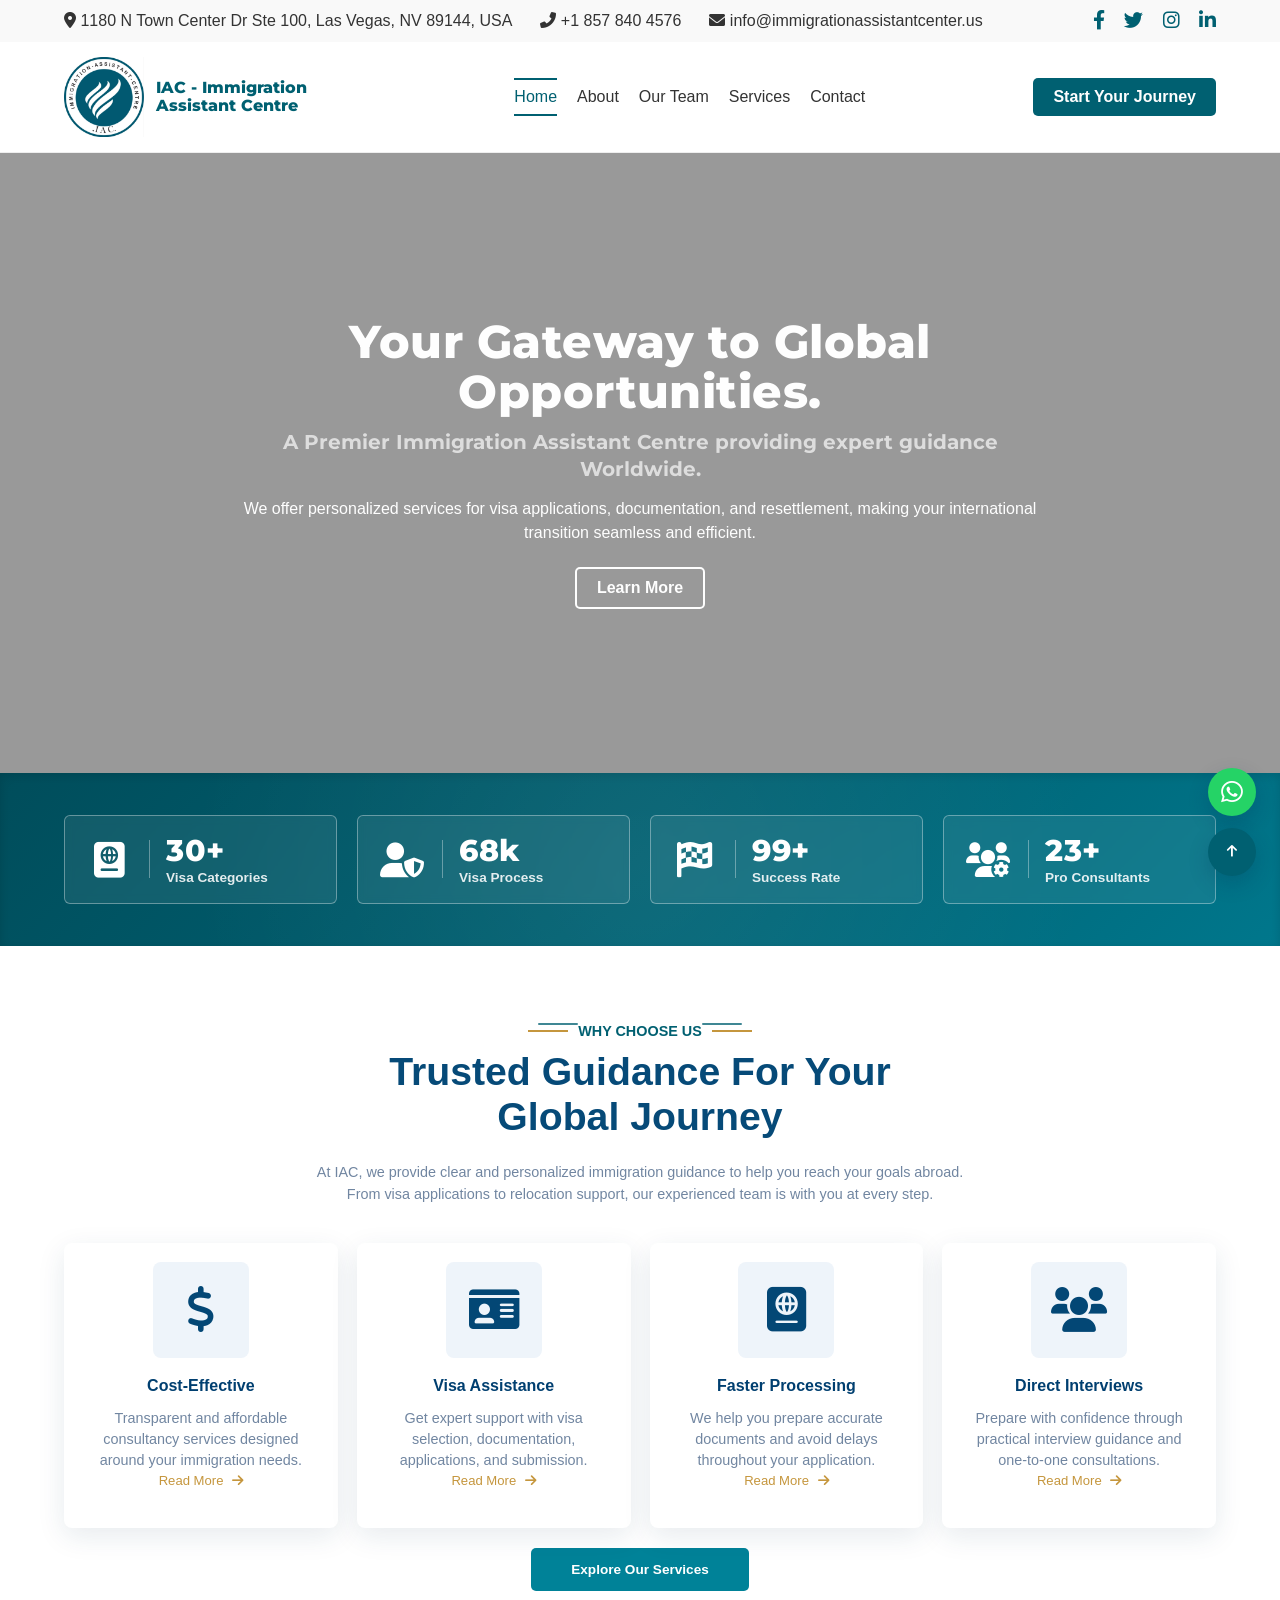
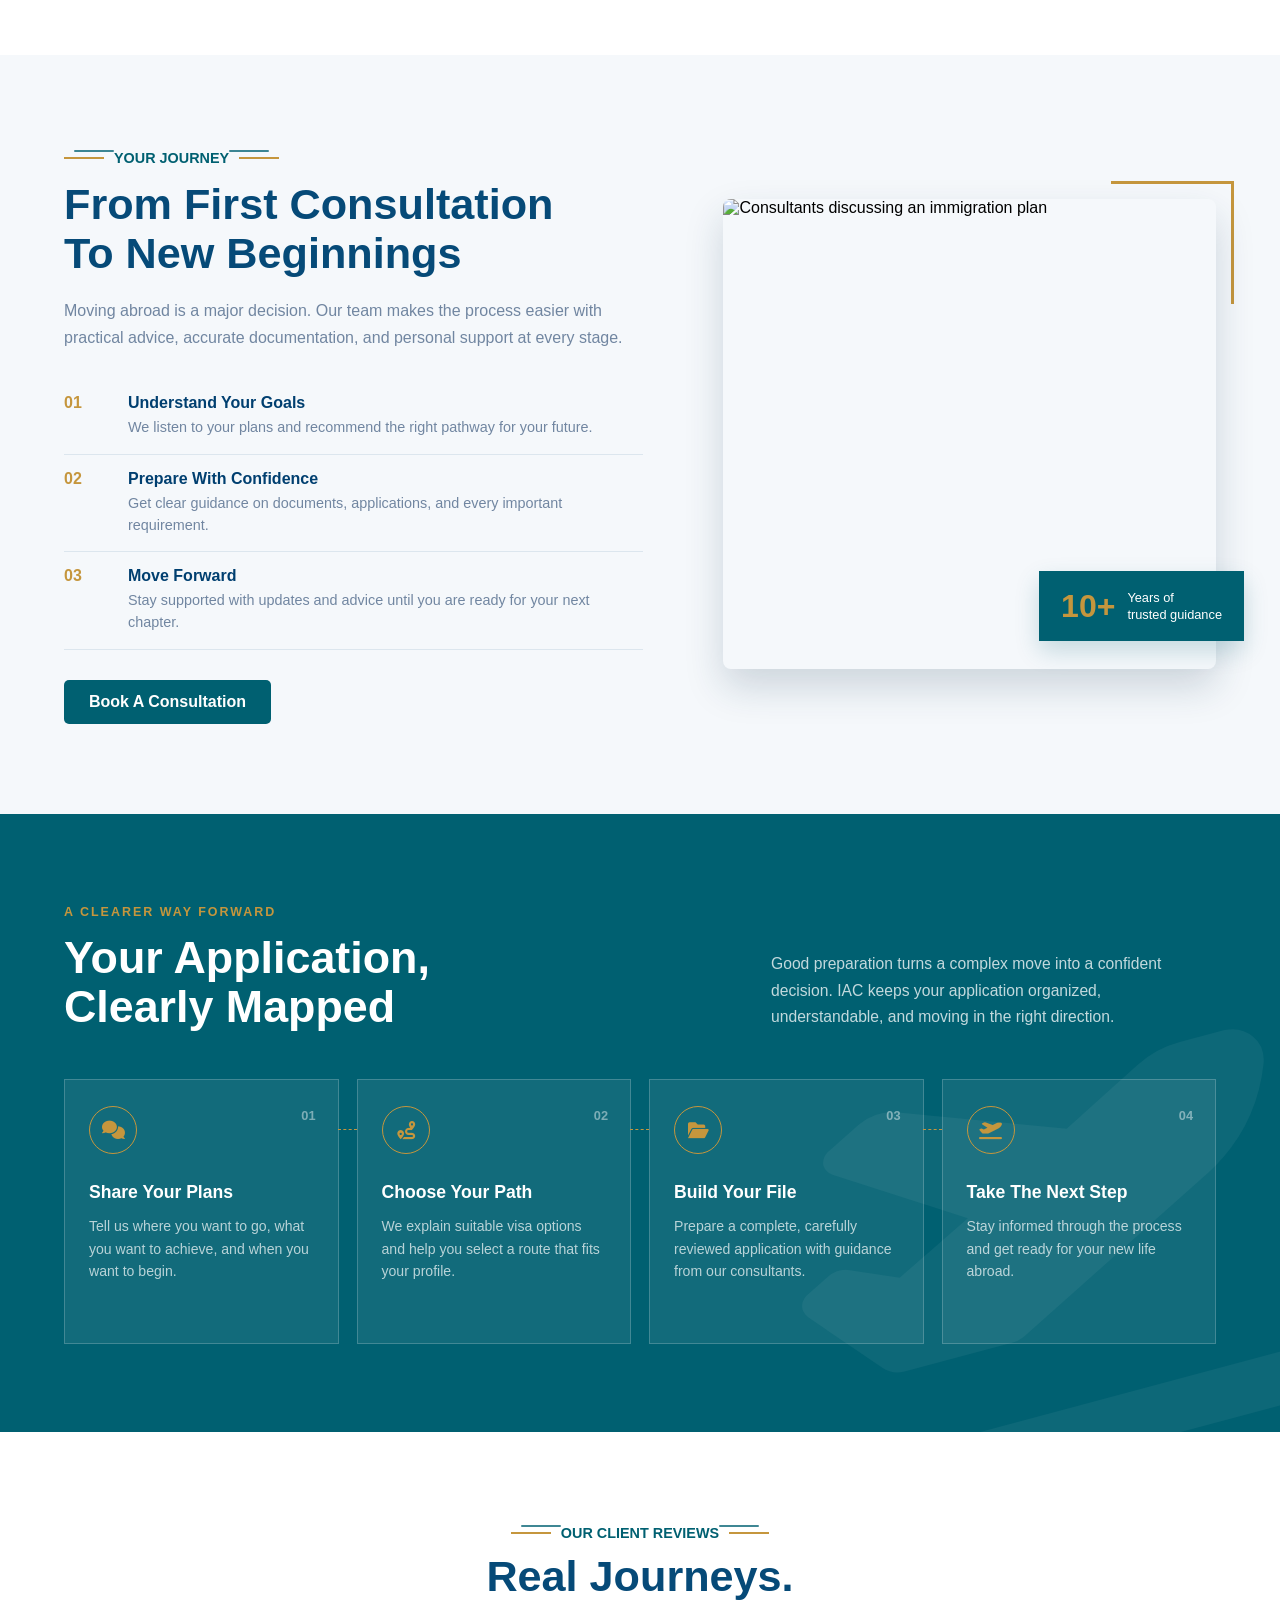
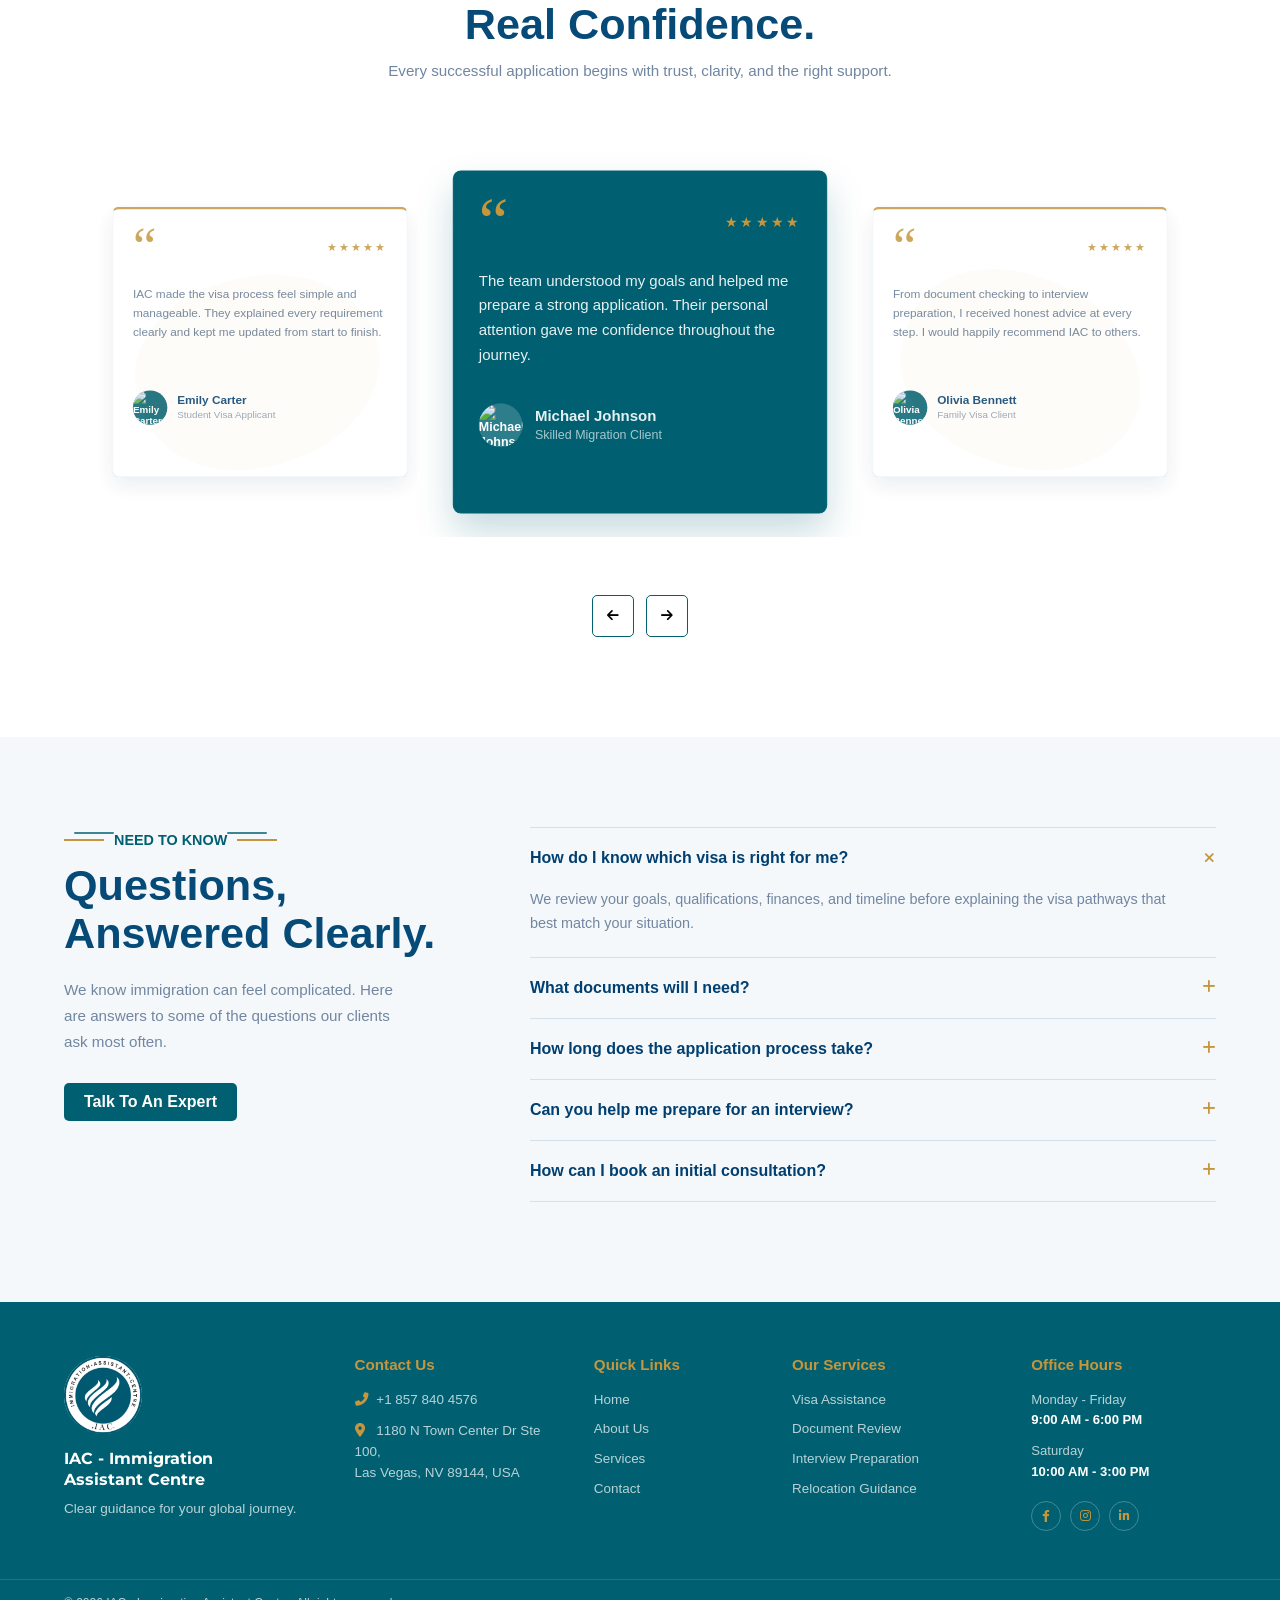
==== index.html @ 04752192 "Update journey and FAQ buttons to link to contact.html in index.html" ====
<!DOCTYPE html>
<html lang="en">

<head>
    <meta charset="UTF-8">
    <meta name="viewport" content="width=device-width, initial-scale=1.0">
    <title>IAC Hero Section</title>
    <!-- Include Font Awesome for icons -->
    <link rel="stylesheet" href="https://cdnjs.cloudflare.com/ajax/libs/font-awesome/6.0.0/css/all.min.css">
    <link rel="preconnect" href="https://fonts.googleapis.com">
    <link rel="preconnect" href="https://fonts.gstatic.com" crossorigin>
    <link href="https://fonts.googleapis.com/css2?family=Montserrat:wght@600;700;800;900&display=swap" rel="stylesheet">
    <link rel="stylesheet" href="style.css">
</head>

<body>

    <header>
        <!-- Top Bar -->
        <div class="top-bar">
            <div class="container">
                <div class="contact-info">
                    <span><i class="fas fa-map-marker-alt"></i> 1180 N Town Center Dr Ste 100, Las Vegas, NV 89144,
                        USA</span>
                    <a href="tel:+18578404576"><i class="fas fa-phone-alt"></i> +1 857 840 4576</a>
                    <span><i class="fas fa-envelope"></i> info@immigrationassistantcenter.us</span>
                </div>
                <div class="social-links">
                    <a href="#"><i class="fab fa-facebook-f"></i></a>
                    <a href="#"><i class="fab fa-twitter"></i></a>
                    <a href="#"><i class="fab fa-instagram"></i></a>
                    <a href="#"><i class="fab fa-linkedin-in"></i></a>
                </div>
            </div>
        </div>

    </header>

    <!-- Main Navigation -->
    <nav class="main-nav">
        <div class="container">
            <a class="logo" href="index.html">
                <img src="logo.png" alt="IAC Logo">
                <span>IAC - Immigration Assistant Centre</span>
            </a>
            <ul class="nav-links" id="nav-menu">
                <li><a href="index.html" class="active">Home</a></li>
                <li><a href="about.html">About</a></li>
                <li><a href="team.html">Our Team</a></li>
                <li><a href="services.html">Services</a></li>
                <li><a href="contact.html">Contact</a></li>
                <li class="mobile-only-action">
                    <a href="contact.html" class="btn btn-primary">Start Your Journey</a>
                </li>
            </ul>
            <div class="nav-actions">
                <a href="contact.html" class="btn btn-primary">Start Your Journey</a>
            </div>
            <div class="nav-toggle" id="nav-toggle" aria-label="Toggle Navigation">
                <span></span>
                <span></span>
                <span></span>
            </div>
        </div>
        <div class="nav-overlay" id="nav-overlay"></div>
    </nav>

    <main class="home-main">
        <!-- Hero Section (Carousel/Single Slide) -->
        <section class="hero">
            <div class="container">
                <div class="hero-content active"
                    data-image="https://images.unsplash.com/photo-1454165804606-c3d57bc86b40?auto=format&fit=crop&w=2000&q=85">
                    <h1>Your Gateway to Global Opportunities.</h1>
                    <p class="subtitle">A Premier Immigration Assistant Centre providing expert guidance Worldwide.</p>
                    <p>We offer personalized services for visa applications, documentation, and resettlement, making
                        your international transition seamless and efficient.</p>
                    <a href="about.html" class="btn btn-secondary">Learn More</a>
                </div>
                <div class="hero-content"
                    data-image="https://images.unsplash.com/photo-1556761175-b413da4baf72?auto=format&fit=crop&w=2000&q=85">
                    <h1>Expert Advice for Every Step.</h1>
                    <p class="subtitle">Professional consultation built around your international goals.</p>
                    <p>From your first question to your final application, our experienced team helps you move forward
                        with clarity and confidence.</p>
                    <a href="services.html" class="btn btn-secondary">Explore Services</a>
                </div>
                <div class="hero-content"
                    data-image="https://images.unsplash.com/photo-1521791055366-0d553872125f?auto=format&fit=crop&w=2000&q=85">
                    <h1>Plan Your Future Abroad.</h1>
                    <p class="subtitle">Clear, practical support for your next chapter.</p>
                    <p>We simplify documentation, visa planning, and relocation so you can focus on the opportunities
                        waiting ahead.</p>
                    <a href="contact.html" class="btn btn-secondary">Start Planning</a>
                </div>
                <div class="hero-content"
                    data-image="https://images.unsplash.com/photo-1551836022-d5d88e9218df?auto=format&fit=crop&w=2000&q=85">
                    <h1>Make Your Move With Confidence.</h1>
                    <p class="subtitle">A trusted partner for your global journey.</p>
                    <p>Receive personalized guidance and dependable support designed to make your transition smooth from
                        application to arrival.</p>
                    <a href="team.html" class="btn btn-secondary">Meet Our Team</a>
                </div>
            </div>
        </section>

        <!-- Stats Counter Section -->
        <section class="stats-counter-section">
            <div class="container">
                <div class="stats-counter-grid">
                    <div class="stat-box">
                        <div class="stat-icon">
                            <i class="fas fa-passport"></i>
                        </div>
                        <div class="stat-divider"></div>
                        <div class="stat-details">
                            <span class="stat-number" data-target="30" data-suffix="+">0+</span>
                            <span class="stat-label">Visa Categories</span>
                        </div>
                    </div>
                    <div class="stat-box">
                        <div class="stat-icon">
                            <i class="fas fa-user-shield"></i>
                        </div>
                        <div class="stat-divider"></div>
                        <div class="stat-details">
                            <span class="stat-number" data-target="68" data-suffix="k">0k</span>
                            <span class="stat-label">Visa Process</span>
                        </div>
                    </div>
                    <div class="stat-box">
                        <div class="stat-icon">
                            <i class="fas fa-flag-checkered"></i>
                        </div>
                        <div class="stat-divider"></div>
                        <div class="stat-details">
                            <span class="stat-number" data-target="99" data-suffix="+">0+</span>
                            <span class="stat-label">Success Rate</span>
                        </div>
                    </div>
                    <div class="stat-box">
                        <div class="stat-icon">
                            <i class="fas fa-users-gear"></i>
                        </div>
                        <div class="stat-divider"></div>
                        <div class="stat-details">
                            <span class="stat-number" data-target="23" data-suffix="+">0+</span>
                            <span class="stat-label">Pro Consultants</span>
                        </div>
                    </div>
                </div>
            </div>
        </section>

        <section class="why-choose-us">
            <div class="container">
                <div class="section-heading">
                    <span class="section-eyebrow"><span></span> WHY CHOOSE US <span></span></span>
                    <h2>Trusted Guidance For Your<br>Global Journey</h2>
                    <p>At IAC, we provide clear and personalized immigration guidance to help you reach your goals
                        abroad.<br> From visa applications to relocation support, our experienced team is with you at
                        every step.</p>
                </div>
                <div class="feature-grid">
                    <article class="feature-card">
                        <div class="feature-icon"><i class="fas fa-dollar-sign"></i></div>
                        <h3>Cost-Effective</h3>
                        <p>Transparent and affordable consultancy services designed around your immigration needs.</p>
                        <a href="#" class="read-more">Read More <i class="fas fa-arrow-right"></i></a>
                    </article>
                    <article class="feature-card">
                        <div class="feature-icon"><i class="fas fa-id-card"></i></div>
                        <h3>Visa Assistance</h3>
                        <p>Get expert support with visa selection, documentation, applications, and submission.</p>
                        <a href="#" class="read-more">Read More <i class="fas fa-arrow-right"></i></a>
                    </article>
                    <article class="feature-card">
                        <div class="feature-icon"><i class="fas fa-passport"></i></div>
                        <h3>Faster Processing</h3>
                        <p>We help you prepare accurate documents and avoid delays throughout your application.</p>
                        <a href="#" class="read-more">Read More <i class="fas fa-arrow-right"></i></a>
                    </article>
                    <article class="feature-card">
                        <div class="feature-icon"><i class="fas fa-users"></i></div>
                        <h3>Direct Interviews</h3>
                        <p>Prepare with confidence through practical interview guidance and one-to-one consultations.
                        </p>
                        <a href="#" class="read-more">Read More <i class="fas fa-arrow-right"></i></a>
                    </article>
                </div>
                <a href="./services.html" class="more-features">Explore Our Services</a>
            </div>
        </section>

        <section class="journey-section">
            <div class="container journey-layout">
                <div class="journey-content">
                    <span class="section-eyebrow"><span></span> YOUR JOURNEY <span></span></span>
                    <h2>From First Consultation<br>To New Beginnings</h2>
                    <p class="journey-intro">Moving abroad is a major decision. Our team makes the process easier with
                        practical advice, accurate documentation, and personal support at every stage.</p>
                    <div class="journey-steps">
                        <div class="journey-step">
                            <span class="step-number">01</span>
                            <div>
                                <h3>Understand Your Goals</h3>
                                <p>We listen to your plans and recommend the right pathway for your future.</p>
                            </div>
                        </div>
                        <div class="journey-step">
                            <span class="step-number">02</span>
                            <div>
                                <h3>Prepare With Confidence</h3>
                                <p>Get clear guidance on documents, applications, and every important requirement.</p>
                            </div>
                        </div>
                        <div class="journey-step">
                            <span class="step-number">03</span>
                            <div>
                                <h3>Move Forward</h3>
                                <p>Stay supported with updates and advice until you are ready for your next chapter.</p>
                            </div>
                        </div>
                    </div>
                    <a href="./contact.html" class="btn btn-primary journey-button">Book A Consultation</a>
                </div>
                <div class="journey-visual">
                    <img src="https://images.unsplash.com/photo-1521737711867-e3b97375f902?auto=format&fit=crop&w=1100&q=85"
                        alt="Consultants discussing an immigration plan">
                    <div class="trust-badge"><strong>10+</strong><span>Years of<br>trusted guidance</span></div>
                </div>
            </div>
        </section>

        <section class="roadmap-section">
            <div class="roadmap-watermark"><i class="fas fa-plane-departure"></i></div>
            <div class="container">
                <div class="roadmap-header">
                    <div>
                        <span class="roadmap-label">A CLEARER WAY FORWARD</span>
                        <h2>Your Application,<br>Clearly Mapped</h2>
                    </div>
                    <p>Good preparation turns a complex move into a confident decision. IAC keeps your application
                        organized, understandable, and moving in the right direction.</p>
                </div>
                <div class="roadmap-track">
                    <article class="roadmap-card">
                        <div class="roadmap-icon"><i class="fas fa-comments"></i></div>
                        <span class="roadmap-index">01</span>
                        <h3>Share Your Plans</h3>
                        <p>Tell us where you want to go, what you want to achieve, and when you want to begin.</p>
                    </article>
                    <article class="roadmap-card">
                        <div class="roadmap-icon"><i class="fas fa-route"></i></div>
                        <span class="roadmap-index">02</span>
                        <h3>Choose Your Path</h3>
                        <p>We explain suitable visa options and help you select a route that fits your profile.</p>
                    </article>
                    <article class="roadmap-card">
                        <div class="roadmap-icon"><i class="fas fa-folder-open"></i></div>
                        <span class="roadmap-index">03</span>
                        <h3>Build Your File</h3>
                        <p>Prepare a complete, carefully reviewed application with guidance from our consultants.</p>
                    </article>
                    <article class="roadmap-card">
                        <div class="roadmap-icon"><i class="fas fa-plane-departure"></i></div>
                        <span class="roadmap-index">04</span>
                        <h3>Take The Next Step</h3>
                        <p>Stay informed through the process and get ready for your new life abroad.</p>
                    </article>
                </div>
            </div>
        </section>

        <section class="reviews-section">
            <div class="container">
                <div class="reviews-heading">
                    <span class="section-eyebrow"><span></span> OUR CLIENT REVIEWS <span></span></span>
                    <h2>Real Journeys.<br>Real Confidence.</h2>
                    <p>Every successful application begins with trust, clarity, and the right support.</p>
                </div>
                <div class="reviews-stage">
                    <div class="reviews-grid">
                        <div class="reviews-track">
                            <article class="review-card">
                                <div class="review-top"><span class="quote-mark">“</span><span
                                        class="rating">★★★★★</span></div>
                                <p class="review-text">IAC made the visa process feel simple and manageable. They
                                    explained every requirement clearly and kept me updated from start to finish.</p>
                                <div class="review-author"><img class="author-avatar"
                                        src="https://randomuser.me/api/portraits/women/44.jpg" alt="Emily Carter">
                                    <div><strong>Emily Carter</strong><span>Student Visa Applicant</span></div>
                                </div>
                            </article>
                            <article class="review-card featured-review">
                                <div class="review-top"><span class="quote-mark">“</span><span
                                        class="rating">★★★★★</span></div>
                                <p class="review-text">The team understood my goals and helped me prepare a strong
                                    application. Their personal attention gave me confidence throughout the journey.</p>
                                <div class="review-author"><img class="author-avatar"
                                        src="https://randomuser.me/api/portraits/men/32.jpg" alt="Michael Johnson">
                                    <div><strong>Michael Johnson</strong><span>Skilled Migration Client</span></div>
                                </div>
                            </article>
                            <article class="review-card">
                                <div class="review-top"><span class="quote-mark">“</span><span
                                        class="rating">★★★★★</span></div>
                                <p class="review-text">From document checking to interview preparation, I received
                                    honest advice at every step. I would happily recommend IAC to others.</p>
                                <div class="review-author"><img class="author-avatar"
                                        src="https://randomuser.me/api/portraits/women/65.jpg" alt="Olivia Bennett">
                                    <div><strong>Olivia Bennett</strong><span>Family Visa Client</span></div>
                                </div>
                            </article>
                            <article class="review-card">
                                <div class="review-top"><span class="quote-mark">“</span><span
                                        class="rating">★★★★★</span></div>
                                <p class="review-text">I always knew what was happening with my application. The advice
                                    was clear, professional, and tailored to my family’s situation.</p>
                                <div class="review-author"><img class="author-avatar"
                                        src="https://randomuser.me/api/portraits/men/46.jpg" alt="Daniel Anderson">
                                    <div><strong>Daniel Anderson</strong><span>Family Relocation Client</span></div>
                                </div>
                            </article>
                            <article class="review-card">
                                <div class="review-top"><span class="quote-mark">“</span><span
                                        class="rating">★★★★★</span></div>
                                <p class="review-text">The consultants were patient, responsive, and thorough. Their
                                    guidance helped me submit my application with complete peace of mind.</p>
                                <div class="review-author"><img class="author-avatar"
                                        src="https://randomuser.me/api/portraits/women/33.jpg" alt="Sophia Williams">
                                    <div><strong>Sophia Williams</strong><span>Work Visa Applicant</span></div>
                                </div>
                            </article>
                        </div>
                    </div>
                </div>
                <div class="review-controls">
                    <button class="review-control review-prev" type="button" aria-label="Previous review"><i
                            class="fas fa-arrow-left"></i></button>
                    <button class="review-control review-next" type="button" aria-label="Next review"><i
                            class="fas fa-arrow-right"></i></button>
                </div>
            </div>
        </section>

        <section class="faq-section">
            <div class="container faq-layout">
                <div class="faq-intro">
                    <span class="section-eyebrow"><span></span> NEED TO KNOW <span></span></span>
                    <h2>Questions,<br>Answered Clearly.</h2>
                    <p>We know immigration can feel complicated. Here are answers to some of the questions our clients
                        ask most often.</p>
                    <a href="./contact.html" class="btn btn-primary">Talk To An Expert</a>
                </div>
                <div class="faq-list">
                    <div class="faq-item is-open">
                        <button class="faq-question" type="button" aria-expanded="true"><span>How do I know which visa
                                is right for me?</span><i class="fas fa-plus"></i></button>
                        <div class="faq-answer">
                            <p>We review your goals, qualifications, finances, and timeline before explaining the visa
                                pathways that best match your situation.</p>
                        </div>
                    </div>
                    <div class="faq-item">
                        <button class="faq-question" type="button" aria-expanded="false"><span>What documents will I
                                need?</span><i class="fas fa-plus"></i></button>
                        <div class="faq-answer">
                            <p>Requirements vary by destination and visa type. Our consultants provide a personalized
                                checklist and review your documents before submission.</p>
                        </div>
                    </div>
                    <div class="faq-item">
                        <button class="faq-question" type="button" aria-expanded="false"><span>How long does the
                                application process take?</span><i class="fas fa-plus"></i></button>
                        <div class="faq-answer">
                            <p>Processing times depend on the visa category and destination. We help you plan
                                realistically and keep you informed as your application progresses.</p>
                        </div>
                    </div>
                    <div class="faq-item">
                        <button class="faq-question" type="button" aria-expanded="false"><span>Can you help me prepare
                                for an interview?</span><i class="fas fa-plus"></i></button>
                        <div class="faq-answer">
                            <p>Yes. We offer practical interview preparation so you can understand the process, organize
                                your answers, and attend with confidence.</p>
                        </div>
                    </div>
                    <div class="faq-item">
                        <button class="faq-question" type="button" aria-expanded="false"><span>How can I book an initial
                                consultation?</span><i class="fas fa-plus"></i></button>
                        <div class="faq-answer">
                            <p>Use any consultation button on this page to contact our team. We will arrange a
                                convenient time to discuss your plans.</p>
                        </div>
                    </div>
                </div>
            </div>
        </section>

        <div class="floating-actions"><a class="whatsapp-float" href="https://wa.me/18578404576" target="_blank"
                rel="noopener" aria-label="Chat with us on WhatsApp"><i class="fab fa-whatsapp"></i></a><button
                class="back-to-top" type="button" aria-label="Back to top"><i class="fas fa-arrow-up"></i></button>
        </div>
    </main>

    <footer class="site-footer">
        <div class="container footer-layout">
            <div class="footer-brand"><img src="logo.png" alt="IAC Logo"><strong>IAC - Immigration Assistant
                    Centre</strong>
                <p>Clear guidance for your global journey.</p>
            </div>
            <div class="footer-contact">
                <h3>Contact Us</h3><a href="tel:+18578404576"><i class="fas fa-phone-alt"></i> +1 857 840 4576</a>
                <address><i class="fas fa-map-marker-alt"></i> 1180 N Town Center Dr Ste 100,<br> Las Vegas, NV 89144,
                    USA</address>
            </div>
            <div class="footer-links">
                <h3>Quick Links</h3><a href="index.html">Home</a><a href="about.html">About Us</a><a
                    href="#">Services</a><a href="#">Contact</a>
            </div>
            <div class="footer-services">
                <h3>Our Services</h3><a href="#">Visa Assistance</a><a href="#">Document Review</a><a href="#">Interview
                    Preparation</a><a href="#">Relocation Guidance</a>
            </div>
            <div class="footer-hours">
                <h3>Office Hours</h3>
                <p>Monday - Friday<br><strong>9:00 AM - 6:00 PM</strong></p>
                <p>Saturday<br><strong>10:00 AM - 3:00 PM</strong></p>
                <div class="footer-social"><a href="#" aria-label="Facebook"><i class="fab fa-facebook-f"></i></a><a
                        href="#" aria-label="Instagram"><i class="fab fa-instagram"></i></a><a href="#"
                        aria-label="LinkedIn"><i class="fab fa-linkedin-in"></i></a></div>
            </div>
        </div>
        <div class="footer-bottom">
            <div class="container">© 2026 IAC - Immigration Assistant Centre. All rights reserved.</div>
        </div>
    </footer>

    <script src="script.js"></script>
</body>

</html>
---- style.css ----
/* style.css */
:root {
  --primary-teal: #006071; /* Deep teal from logo */
  --secondary-teal: #008298; /* Brighter accent */
  --accent-gold: #c5963d;
  --text-dark: #333;
  --text-light: #fefefe;
  --bg-topbar: #f9f9f9;
  --bg-main: #fff;
}

/* Base Styles */
* { box-sizing: border-box; margin: 0; padding: 0; }
html { scroll-behavior: smooth; }
body { font-family: 'Inter', sans-serif; position: relative; }
.container { width: 90%; max-width: 1200px; margin: 0 auto; }

.home-main .why-choose-us { order: 1; }
.home-main .journey-section { order: 2; }
.home-main .reviews-section { order: 3; }
.home-main .roadmap-section { order: 4; }
.home-main .faq-section { order: 5; }
.js-ready .scroll-reveal {
  opacity: 0;
  transform: translateY(34px);
  transition: opacity 0.8s ease 0.14s, transform 0.8s cubic-bezier(0.22, 1, 0.36, 1) 0.14s;
}
.js-ready .scroll-reveal.is-visible {
  opacity: 1;
  transform: translateY(0);
}
.js-ready .scroll-reveal .stagger-item {
  opacity: 0;
  transform: translateY(22px);
  transition: opacity 0.65s ease var(--stagger-delay), transform 0.65s cubic-bezier(0.22, 1, 0.36, 1) var(--stagger-delay);
}
.js-ready .scroll-reveal.is-visible .stagger-item {
  opacity: 1;
  transform: translateY(0);
}
.js-ready .why-choose-us .feature-card.stagger-item {
  opacity: 0;
  transform: translateY(28px);
  transition: opacity 0.7s ease var(--card-delay), transform 0.7s cubic-bezier(0.22, 1, 0.36, 1) var(--card-delay);
}
.js-ready .why-choose-us .feature-card:nth-child(1) { --card-delay: 0.15s; }
.js-ready .why-choose-us .feature-card:nth-child(2) { --card-delay: 0.35s; }
.js-ready .why-choose-us .feature-card:nth-child(3) { --card-delay: 0.55s; }
.js-ready .why-choose-us .feature-card:nth-child(4) { --card-delay: 0.75s; }
.js-ready .why-choose-us .feature-card.is-card-visible { opacity: 1; transform: translateY(0); }
.js-ready .team-members .team-card.stagger-item {
  opacity: 0;
  transform: translateY(28px);
  transition: opacity 0.7s ease var(--team-card-delay), transform 0.7s cubic-bezier(0.22, 1, 0.36, 1) var(--team-card-delay);
}
.js-ready .team-members .team-card:nth-child(1) { --team-card-delay: 0.15s; }
.js-ready .team-members .team-card:nth-child(2) { --team-card-delay: 0.35s; }
.js-ready .team-members .team-card:nth-child(3) { --team-card-delay: 0.55s; }
.js-ready .team-members .team-card:nth-child(4) { --team-card-delay: 0.75s; }
.js-ready .team-members .team-card.is-team-card-visible { opacity: 1; transform: translateY(0); }
@media (prefers-reduced-motion: reduce) {
  html { scroll-behavior: auto; }
  .js-ready .scroll-reveal, .js-ready .scroll-reveal .stagger-item { opacity: 1; transform: none; transition: none; }
}
a { text-decoration: none; color: inherit; transition: 0.3s; }
.btn { display: inline-block; padding: 10px 20px; border-radius: 5px; font-weight: bold; }
.floating-actions { position: fixed; right: 24px; bottom: 24px; z-index: 25; display: flex; flex-direction: column; align-items: center; gap: 12px; }
.whatsapp-float, .back-to-top { display: flex; align-items: center; justify-content: center; width: 48px; height: 48px; border: 0; border-radius: 50%; box-shadow: 0 8px 20px rgba(8,47,82,0.22); transition: transform 0.3s ease, background-color 0.3s ease, opacity 0.3s ease; }
.whatsapp-float { background-color: #25d366; color: #fff; font-size: 1.55rem; }
.whatsapp-float:hover { background-color: #1ca653; color: #fff; transform: translateY(-3px); }
.back-to-top { background-color: var(--primary-teal); color: #fff; cursor: pointer; opacity: 0; pointer-events: none; transform: translateY(10px); }
.back-to-top.is-visible { opacity: 1; pointer-events: auto; transform: translateY(0); }
.back-to-top:hover { background-color: var(--accent-gold); color: #fff; transform: translateY(-3px); }

/* Buttons & Links */
.btn-primary {
  background-color: var(--primary-teal);
  background-image: linear-gradient(var(--accent-gold), var(--accent-gold));
  background-repeat: no-repeat;
  background-size: 0% 100%;
  background-position: left center;
  color: var(--text-light);
  transition: background-size 0.45s ease, color 0.3s ease;
}
.btn-primary:hover { background-size: 100% 100%; }
.btn-secondary { color: var(--text-light); border: 2px solid var(--text-light); }
.btn-secondary:hover { background-color: var(--primary-teal); border-color: var(--primary-teal); }
.main-nav .nav-links a {
  position: relative;
  display: inline-block;
  padding: 10px 0;
  color: var(--text-dark);
}
.main-nav .nav-links a::before,
.main-nav .nav-links a::after {
  content: "";
  position: absolute;
  left: 0;
  width: 100%;
  height: 2px;
  background-color: var(--primary-teal);
  transform: scaleX(0);
  transition: transform 0.3s ease;
}
.main-nav .nav-links a::before { top: 0; transform-origin: left; }
.main-nav .nav-links a::after { bottom: 0; transform-origin: right; }
.main-nav .nav-links a:hover,
.main-nav .nav-links a.active { color: var(--primary-teal); }
.main-nav .nav-links a:hover::before,
.main-nav .nav-links a:hover::after,
.main-nav .nav-links a.active::before,
.main-nav .nav-links a.active::after { transform: scaleX(1); }

/* Top Bar */
.top-bar { background-color: var(--bg-topbar); color: var(--text-dark); padding: 10px 0; }
.top-bar .container { display: flex; justify-content: space-between; align-items: center; }
.top-bar .contact-info { display: flex; align-items: center; gap: 28px; }
.top-bar .contact-info a { color: inherit; }
.top-bar .social-links a { margin-left: 15px; color: var(--primary-teal); font-size: 1.2rem; }
.social-links a,
.footer-social a,
.team-social a { pointer-events: none; cursor: default; }

/* Main Nav */
.main-nav {
  position: sticky;
  top: 0;
  z-index: 1000;
  width: 100%;
  background-color: var(--bg-main);
  padding: 15px 0;
  border-bottom: 1px solid #eee;
  transition: width 0.45s ease, padding 0.45s ease, border-radius 0.45s ease, box-shadow 0.45s ease;
}
.main-nav.is-scrolled {
  width: calc(100% - 96px);
  margin: 0 auto;
  padding: 9px 0;
  border-radius: 0 0 12px 12px;
  box-shadow: 0 8px 24px rgba(0, 96, 113, 0.16);
}
.main-nav .container { display: flex; justify-content: space-between; align-items: center; }
.main-nav .logo { display: flex; align-items: center; gap: 12px; }
.main-nav .logo img { max-height: 80px; }
.main-nav .logo span {
  color: var(--primary-teal);
  font-family: 'Montserrat', sans-serif;
  font-size: 1rem;
  font-weight: 800;
  line-height: 1.15;
  max-width: 190px;
}
.main-nav .nav-links { display: flex; list-style: none; gap: 20px; }
.main-nav .nav-links li { position: relative; } /* For dropdowns */
.main-nav .nav-actions { display: flex; align-items: center; gap: 15px; }
.main-nav .search-icon { color: var(--primary-teal); font-size: 1.2rem; }
.mobile-only-action { display: none; }
.nav-toggle { display: none; }
.nav-overlay { display: none; }

/* Hero Section */
.hero { 
  position: relative; 
  overflow: hidden;
  height: calc(100vh - 155px);
  min-height: 420px;
  max-height: 620px;
  padding: 20px 0;
  background-image: url('https://images.unsplash.com/photo-1454165804606-c3d57bc86b40?auto=format&fit=crop&w=2000&q=85');
  background-size: cover; 
  background-position: center; 
  color: var(--text-light); 
  display: flex; 
  align-items: center; 
  justify-content: center; 
  text-align: center;
}
.hero::before { /* Add a dark overlay */
  content: "";
  position: absolute;
  top: 0; left: 0; right: 0; bottom: 0;
  background-color: rgba(0,0,0,0.4); /* Adjust opacity for text readability */
  z-index: 1;
}
.hero::after {
  content: "";
  position: absolute;
  inset: 0;
  z-index: 0;
  background-image: var(--next-hero-image);
  background-size: cover;
  background-position: center;
  opacity: 0;
  pointer-events: none;
}
.hero.is-changing::after {
  animation: hero-image-fade 0.9s cubic-bezier(0.22, 1, 0.36, 1) both;
  will-change: opacity;
}
.hero-content { position: relative; z-index: 2; max-width: 800px; display: none; }
.hero > .container { display: flex; justify-content: center; }
.hero-content { width: 100%; }
.hero-content.active {
  display: block;
  animation: hero-fade-in 0.9s cubic-bezier(0.22, 1, 0.36, 1) both;
  will-change: opacity, transform;
}
.hero h1 {
  margin-bottom: 12px;
  font-family: 'Montserrat', sans-serif;
  font-size: 2.85rem;
  font-weight: 800;
  letter-spacing: 0.01em;
  line-height: 1.1;
}
.hero .subtitle {
  margin-bottom: 14px;
  color: #ddd;
  font-family: 'Montserrat', sans-serif;
  font-size: 1.25rem;
  font-weight: 700;
  line-height: 1.35;
}
.hero p { margin-bottom: 22px; font-size: 1rem; line-height: 1.5; }

@keyframes hero-fade-in {
  from { opacity: 0; transform: translateY(18px); }
  to { opacity: 1; transform: translateY(0); }
}

@keyframes hero-image-fade {
  from { opacity: 0; }
  to { opacity: 1; }
}

/* Stats Counter Section */
.stats-counter-section {
  background-color: var(--primary-teal);
  background-image: linear-gradient(135deg, #004d5b 0%, var(--primary-teal) 50%, #00778c 100%);
  padding: 42px 0;
  position: relative;
  overflow: hidden;
  box-shadow: inset 0 3px 10px rgba(0,0,0,0.12);
}

.stats-counter-section::before {
  content: "";
  position: absolute;
  inset: 0;
  background-image: radial-gradient(circle at 50% 50%, rgba(255, 255, 255, 0.06) 0%, transparent 70%);
  pointer-events: none;
}

.stats-counter-grid {
  display: grid;
  grid-template-columns: repeat(4, 1fr);
  gap: 20px;
  position: relative;
  z-index: 1;
}

.stat-box {
  display: flex;
  align-items: center;
  padding: 18px 20px;
  border: 1.5px solid rgba(255, 255, 255, 0.35);
  border-radius: 6px;
  background-color: rgba(255, 255, 255, 0.07);
  backdrop-filter: blur(4px);
  transition: transform 0.35s ease, background-color 0.35s ease, border-color 0.35s ease, box-shadow 0.35s ease;
}

.stat-box:hover {
  border-color: var(--accent-gold);
  background-color: rgba(255, 255, 255, 0.15);
  transform: translateY(-5px);
  box-shadow: 0 12px 28px rgba(0, 0, 0, 0.22);
}

.stat-icon {
  font-size: 2.2rem;
  color: #ffffff;
  display: flex;
  align-items: center;
  justify-content: center;
  min-width: 48px;
}

.stat-divider {
  width: 1px;
  height: 38px;
  background-color: rgba(255, 255, 255, 0.35);
  margin: 0 16px;
  flex-shrink: 0;
}

.stat-details {
  display: flex;
  flex-direction: column;
}

.stat-number {
  font-family: 'Montserrat', sans-serif;
  font-size: 1.85rem;
  font-weight: 800;
  color: #ffffff;
  line-height: 1.1;
  letter-spacing: 0.02em;
}

.stat-label {
  font-size: 0.85rem;
  font-weight: 600;
  color: rgba(255, 255, 255, 0.88);
  margin-top: 3px;
  white-space: nowrap;
}

@media (max-width: 1024px) {
  .stats-counter-grid {
    grid-template-columns: repeat(2, 1fr);
    gap: 16px;
  }
}

@media (max-width: 520px) {
  .stats-counter-section {
    padding: 28px 0;
  }
  .stats-counter-grid {
    grid-template-columns: repeat(2, 1fr);
    gap: 12px;
  }
  .stat-box {
    padding: 14px 12px;
  }
  .stat-icon {
    font-size: 1.6rem;
    min-width: 34px;
  }
  .stat-divider {
    margin: 0 10px;
    height: 30px;
  }
  .stat-number {
    font-size: 1.35rem;
  }
  .stat-label {
    font-size: 0.75rem;
  }
}

@media (max-width: 360px) {
  .stats-counter-grid {
    grid-template-columns: 1fr;
  }
}

/* Mobile Responsiveness for Header & Nav */
@media (max-width: 768px) {
  .top-bar { display: none; }
  
  .main-nav { padding: 10px 0; }
  .main-nav.is-scrolled {
    width: 100% !important;
    margin: 0;
    border-radius: 0;
    box-shadow: 0 4px 16px rgba(0, 96, 113, 0.12);
  }
  
  .main-nav .logo img { max-height: 42px; }
  .main-nav .logo span { font-size: 0.8rem; max-width: 135px; line-height: 1.15; }
  
  .main-nav .nav-actions { display: none; }
  
  /* Hamburger button toggle */
  .nav-toggle {
    display: flex;
    flex-direction: column;
    justify-content: center;
    gap: 5px;
    cursor: pointer;
    z-index: 1003;
    padding: 6px;
  }
  .nav-toggle span {
    display: block;
    width: 25px;
    height: 2.5px;
    background-color: var(--primary-teal);
    border-radius: 2px;
    transition: all 0.35s cubic-bezier(0.16, 1, 0.3, 1);
  }
  .nav-toggle.active span:nth-child(1) {
    transform: translateY(7.5px) rotate(45deg);
  }
  .nav-toggle.active span:nth-child(2) {
    opacity: 0;
    transform: scaleX(0);
  }
  .nav-toggle.active span:nth-child(3) {
    transform: translateY(-7.5px) rotate(-45deg);
  }
  
  /* Mobile menu slide-out drawer */
  .main-nav .nav-links {
    display: flex !important;
    position: fixed;
    top: 0;
    right: -320px;
    width: 280px;
    max-width: 80vw;
    height: 100vh;
    height: 100dvh;
    background-color: #ffffff;
    box-shadow: -8px 0 32px rgba(0, 96, 113, 0.2);
    flex-direction: column;
    align-items: flex-start;
    justify-content: flex-start;
    gap: 0;
    padding: 85px 24px 30px;
    transition: right 0.35s cubic-bezier(0.16, 1, 0.3, 1);
    z-index: 1002;
    overflow-y: auto;
    box-sizing: border-box;
  }
  .main-nav .nav-links.active {
    right: 0 !important;
  }
  .main-nav .nav-links li {
    width: 100%;
    border-bottom: 1px solid #eef4fa;
  }
  .main-nav .nav-links a {
    display: block;
    padding: 14px 0;
    font-size: 1.05rem;
    font-weight: 700;
    color: #082f52;
  }
  .main-nav .nav-links a::before,
  .main-nav .nav-links a::after {
    display: none;
  }
  .mobile-only-action {
    display: block !important;
    border-bottom: none !important;
    margin-top: 24px;
    width: 100%;
  }
  .mobile-only-action .btn {
    display: block !important;
    text-align: center;
    width: 100%;
    padding: 12px 15px;
  }

  /* Overlay backdrop */
  .nav-overlay {
    display: block;
    position: fixed;
    inset: 0;
    background: rgba(8, 47, 82, 0.55);
    backdrop-filter: blur(4px);
    z-index: 1001;
    opacity: 0;
    pointer-events: none;
    transition: opacity 0.35s ease;
  }
  .nav-overlay.active {
    opacity: 1;
    pointer-events: auto;
  }
  
  .hero { min-height: auto; padding: 50px 0 35px; }
  .hero h1 { font-size: 2rem; }
}

@media (max-width: 480px) {
  .main-nav .logo img { max-height: 36px; }
  .main-nav .logo span { font-size: 0.74rem; max-width: 120px; }
}

/* Why Choose Us Section */
.why-choose-us {
  padding: 72px 0 64px;
  background-color: #fff;
  color: var(--primary-teal);
  text-align: center;
}
.section-heading { margin-bottom: 38px; }
.section-eyebrow {
  display: inline-flex;
  align-items: center;
  gap: 10px;
  color: var(--primary-teal);
  font-size: 0.9rem;
  font-weight: 700;
}
.section-eyebrow span {
  display: block;
  width: 40px;
  height: 2px;
  background-color: var(--accent-gold);
  box-shadow: 10px -7px 0 -0.25px var(--primary-teal);
}
.section-eyebrow span:last-child { transform: scaleX(-1); }
.section-heading h2 {
  margin: 10px 0 22px;
  color: #064a78;
  font-size: 2.45rem;
  line-height: 1.15;
}
.section-heading p {
  color: #7186a1;
  font-size: 0.9rem;
  line-height: 1.55;
}
.feature-grid {
  display: grid;
  grid-template-columns: repeat(4, 1fr);
  gap: 19px;
}
.feature-card {
  min-height: 285px;
  padding: 19px 28px 24px;
  background-color: #fff;
  border-radius: 8px;
  box-shadow: 0 8px 28px rgba(21, 55, 84, 0.1);
  transition: transform 0.3s ease, box-shadow 0.3s ease;
}
.feature-card:hover {
  transform: translateY(-7px);
  box-shadow: 0 14px 32px rgba(21, 55, 84, 0.16);
}
.feature-icon {
  display: flex;
  align-items: center;
  justify-content: center;
  width: 96px;
  height: 96px;
  margin: 0 auto 19px;
  border-radius: 8px;
  background-color: #eef4fa;
  color: #034775;
  font-size: 2.8rem;
}
.feature-card h3 {
  margin-bottom: 13px;
  color: #003f70;
  font-size: 1rem;
}
.feature-card p {
  min-height: 63px;
  color: #7186a1;
  font-size: 0.9rem;
  line-height: 1.45;
}
.read-more { color: var(--accent-gold); font-size: 0.82rem; }
.read-more i { margin-left: 5px; }
.more-features {
  display: inline-block;
  margin-top: 20px;
  padding: 14px 40px;
  border-radius: 5px;
  background-color: var(--secondary-teal);
  background-image: linear-gradient(var(--accent-gold), var(--accent-gold));
  background-repeat: no-repeat;
  background-size: 0% 100%;
  background-position: left center;
  color: #fff;
  font-size: 0.85rem;
  font-weight: 700;
  transition: background-size 0.45s ease, transform 0.3s ease;
}
.more-features:hover {
  background-size: 100% 100%;
  transform: translateY(-2px);
}

/* Journey Section */
.journey-section {
  padding: 90px 0;
  background-color: #f5f8fb;
  position: relative;
  overflow: hidden;
}
.journey-layout {
  display: grid;
  grid-template-columns: minmax(0, 1fr) minmax(320px, 0.85fr);
  align-items: center;
  gap: 80px;
}
.journey-content { color: var(--primary-teal); }
.journey-content .section-eyebrow { margin-bottom: 14px; }
.journey-content h2 {
  margin-bottom: 20px;
  color: #064a78;
  font-size: 2.7rem;
  line-height: 1.12;
}
.journey-intro {
  max-width: 570px;
  margin-bottom: 28px;
  color: #7186a1;
  font-size: 1rem;
  line-height: 1.7;
}
.journey-steps { margin-bottom: 30px; }
.journey-step {
  display: grid;
  grid-template-columns: 48px 1fr;
  gap: 16px;
  padding: 15px 0;
  border-bottom: 1px solid #dce6ee;
}
.step-number {
  color: var(--accent-gold);
  font-size: 1rem;
  font-weight: 700;
}
.journey-step h3 {
  margin-bottom: 5px;
  color: #003f70;
  font-size: 1rem;
}
.journey-step p {
  color: #7186a1;
  font-size: 0.9rem;
  line-height: 1.5;
}
.journey-button { padding: 13px 25px; }
.journey-visual {
  position: relative;
  min-height: 470px;
}
.journey-visual::before {
  content: "";
  position: absolute;
  top: -18px;
  right: -18px;
  width: 120px;
  height: 120px;
  border-top: 3px solid var(--accent-gold);
  border-right: 3px solid var(--accent-gold);
}
.journey-visual img {
  position: relative;
  z-index: 1;
  display: block;
  width: 100%;
  height: 470px;
  object-fit: cover;
  border-radius: 8px;
  box-shadow: 0 18px 38px rgba(21, 55, 84, 0.18);
}
.trust-badge {
  position: absolute;
  right: -28px;
  bottom: 28px;
  z-index: 2;
  display: flex;
  align-items: center;
  gap: 12px;
  padding: 18px 22px;
  background-color: var(--primary-teal);
  color: #fff;
  box-shadow: 0 10px 24px rgba(0, 96, 113, 0.2);
}
.trust-badge strong { color: var(--accent-gold); font-size: 2rem; line-height: 1; }
.trust-badge span { font-size: 0.8rem; line-height: 1.35; }

@media (max-width: 992px) {
  .journey-layout { grid-template-columns: 1fr; gap: 48px; }
  .journey-visual::before { right: 0; }
  .trust-badge { right: 10px; bottom: 18px; }
}

@media (max-width: 768px) {
  .why-choose-us { padding: 52px 0; }
  .section-heading h2 { font-size: 2rem; }
  .section-heading p br { display: none; }
  .feature-grid { grid-template-columns: repeat(2, 1fr); }
  .journey-section { padding: 64px 0; }
  .journey-content h2 { font-size: 2.2rem; }
  .journey-visual { min-height: 390px; }
  .journey-visual img { height: 390px; }
}

@media (max-width: 520px) {
  .feature-grid { grid-template-columns: 1fr; }
  .section-heading h2 { font-size: 1.75rem; }
  .feature-card { min-height: auto; }
  .journey-content h2 { font-size: 1.85rem; }
  .journey-visual { min-height: 300px; }
  .journey-visual img { height: 300px; }
  .trust-badge { right: 10px; bottom: 18px; padding: 14px 16px; }
}

/* Application Roadmap */
.roadmap-section {
  position: relative;
  overflow: hidden;
  padding: 88px 0;
  background-color: var(--primary-teal);
  color: #fff;
}
.roadmap-section .container {
  position: relative;
  z-index: 1;
}
.roadmap-watermark {
  position: absolute;
  right: -30px;
  bottom: -40px;
  font-size: 26rem;
  color: rgba(255, 255, 255, 0.05);
  transform: rotate(-15deg);
  pointer-events: none;
  z-index: 0;
  line-height: 1;
  user-select: none;
}
@media (max-width: 768px) {
  .roadmap-watermark {
    font-size: 15rem;
    right: -20px;
    bottom: -20px;
    opacity: 0.8;
  }
}
.roadmap-header {
  display: flex;
  align-items: end;
  justify-content: space-between;
  gap: 50px;
  margin-bottom: 48px;
}
.roadmap-label {
  color: var(--accent-gold);
  font-size: 0.78rem;
  font-weight: 700;
  letter-spacing: 0.16em;
}
.roadmap-header h2 {
  margin-top: 13px;
  font-size: 2.8rem;
  line-height: 1.1;
}
.roadmap-header > p {
  max-width: 445px;
  color: rgba(255, 255, 255, 0.76);
  font-size: 0.98rem;
  line-height: 1.7;
}
.roadmap-track {
  display: grid;
  grid-template-columns: repeat(4, 1fr);
  gap: 18px;
  overflow: hidden;
}
.roadmap-card {
  position: relative;
  min-height: 265px;
  padding: 26px 24px 24px;
  border: 1px solid rgba(255, 255, 255, 0.2);
  background-color: rgba(255, 255, 255, 0.07);
  transition: background-color 0.3s ease, transform 0.3s ease;
}
.roadmap-card:hover {
  background-color: rgba(255, 255, 255, 0.14);
  transform: translateY(-6px);
}
.roadmap-card:not(:last-child)::after {
  content: "";
  position: absolute;
  top: 49px;
  right: -19px;
  width: 19px;
  border-top: 1px dashed var(--accent-gold);
}
.roadmap-icon {
  display: flex;
  align-items: center;
  justify-content: center;
  width: 48px;
  height: 48px;
  margin-bottom: 28px;
  border: 1px solid var(--accent-gold);
  border-radius: 50%;
  color: var(--accent-gold);
  font-size: 1.15rem;
}
.roadmap-index {
  position: absolute;
  top: 28px;
  right: 22px;
  color: rgba(255, 255, 255, 0.45);
  font-size: 0.8rem;
  font-weight: 700;
}
.roadmap-card h3 {
  margin-bottom: 12px;
  color: #fff;
  font-size: 1.1rem;
}
.roadmap-card p {
  color: rgba(255, 255, 255, 0.7);
  font-size: 0.88rem;
  line-height: 1.6;
}

@media (max-width: 768px) {
  .roadmap-section { padding: 64px 0; }
  .roadmap-header { display: block; margin-bottom: 32px; }
  .roadmap-header h2 { font-size: 2.2rem; margin-bottom: 18px; }
  .roadmap-track { grid-template-columns: repeat(2, 1fr); }
  .roadmap-card:not(:last-child)::after { display: none; }
}

@media (max-width: 520px) {
  .roadmap-header h2 { font-size: 1.85rem; }
  .roadmap-track { grid-template-columns: 1fr; }
  .roadmap-card { min-height: auto; }
}

/* Client Reviews */
.reviews-section {
  padding: 88px 0 100px;
  background-color: #fff;
  color: var(--primary-teal);
  position: relative;
  overflow: hidden;
}
.reviews-heading { text-align: center; margin-bottom: 42px; }
.reviews-heading h2 {
  margin: 12px 0 14px;
  color: #064a78;
  font-size: 2.7rem;
  line-height: 1.1;
}
.reviews-heading p {
  color: #7186a1;
  font-size: 0.95rem;
}
.reviews-stage { position: relative; max-width: 1120px; margin: 0 auto; padding: 26px 0 42px; overflow: hidden; }
.reviews-stage::before, .reviews-stage::after {
  content: "";
  position: absolute;
  z-index: 0;
  top: 155px;
  width: 245px;
  height: 190px;
  border-radius: 45% 55% 50% 50%;
  background-color: rgba(197, 150, 61, 0.2);
}
.reviews-stage::before { left: 5%; transform: rotate(-18deg); }
.reviews-stage::after { right: 5%; transform: rotate(18deg); }
.reviews-grid { position: relative; z-index: 1; overflow: hidden; padding: 30px 0; }
.reviews-track { display: flex; gap: 20px; transition: transform 0.75s cubic-bezier(0.22, 1, 0.36, 1); will-change: transform; }
.review-card {
  flex: 0 0 calc((100% - 40px) / 3);
  min-height: 245px;
  padding: 25px 24px 22px;
  border: 1px solid #e3ebf2;
  border-top: 3px solid var(--accent-gold);
  border-radius: 8px;
  background-color: #fff;
  box-shadow: 0 10px 25px rgba(21, 55, 84, 0.1);
  opacity: 0.84;
  transform: scale(0.82);
  transition: transform 0.65s ease, opacity 0.65s ease, background-color 0.65s ease, box-shadow 0.65s ease;
}
.review-card.is-featured { min-height: 320px; background-color: var(--primary-teal); border-color: var(--primary-teal); box-shadow: 0 18px 38px rgba(0, 96, 113, 0.24); opacity: 1; transform: scale(1.06); }
.review-top { display: flex; align-items: center; justify-content: space-between; }
.quote-mark { color: var(--accent-gold); font-family: Georgia, serif; font-size: 4rem; line-height: 0.65; }
.rating { color: var(--accent-gold); font-size: 0.85rem; letter-spacing: 0.12em; }
.review-text { min-height: 105px; margin: 25px 0 24px; color: #5f7691; font-size: 0.9rem; line-height: 1.65; }
.review-card.is-featured .review-text, .review-card.is-featured .review-author strong { color: rgba(255, 255, 255, 0.9); }
.review-card.is-featured .review-author div span { color: rgba(255, 255, 255, 0.65); }
.review-card.is-featured .author-avatar { background-color: rgba(255, 255, 255, 0.18); }
.review-author { display: flex; align-items: center; gap: 12px; }
.author-avatar {
  display: flex;
  align-items: center;
  justify-content: center;
  width: 42px;
  height: 42px;
  flex: 0 0 42px;
  border-radius: 50%;
  background-color: var(--primary-teal);
  color: #fff;
  font-size: 0.75rem;
  font-weight: 700;
  object-fit: cover;
}
.review-author strong, .review-author span { display: block; }
.review-author strong { color: #003f70; font-size: 0.9rem; }
.review-author div span { margin-top: 3px; color: #8a9bb0; font-size: 0.75rem; }
.review-controls { display: flex; justify-content: center; gap: 12px; margin-top: 16px; }
.review-control {
  display: flex;
  align-items: center;
  justify-content: center;
  width: 42px;
  height: 42px;
  border: 1px solid var(--primary-teal);
  border-radius: 5px;
  background-color: #fff;
  cursor: pointer;
  transition: background-color 0.3s ease, color 0.3s ease;
}
.review-control:hover { background-color: var(--accent-gold); color: #fff; }

@media (max-width: 768px) {
  .reviews-section { padding: 64px 0 72px; }
  .reviews-heading h2 { font-size: 2.2rem; }
  .reviews-stage { padding: 20px 0 24px; }
  .reviews-stage::before, .reviews-stage::after { width: 170px; height: 170px; top: 150px; }
  .review-card { flex-basis: 100%; transform: scale(0.98); }
  .review-card.is-featured { min-height: 290px; transform: scale(1); }
  .review-text { min-height: auto; }
}

@media (max-width: 520px) {
  .reviews-heading h2 { font-size: 1.85rem; }
}

/* Frequently Asked Questions */
.faq-section {
  padding: 90px 0 100px;
  background-color: #f5f8fb;
}
.faq-layout {
  display: grid;
  grid-template-columns: minmax(260px, 0.72fr) minmax(0, 1.28fr);
  gap: 80px;
  align-items: start;
}
.faq-intro h2 {
  margin: 14px 0 20px;
  color: #064a78;
  font-size: 2.7rem;
  line-height: 1.1;
}
.faq-intro > p {
  max-width: 330px;
  margin-bottom: 28px;
  color: #7186a1;
  font-size: 0.95rem;
  line-height: 1.7;
}
.faq-list { border-top: 1px solid #d5e1ea; }
.faq-item { border-bottom: 1px solid #d5e1ea; }
.faq-question {
  display: flex;
  align-items: center;
  justify-content: space-between;
  width: 100%;
  padding: 21px 0;
  border: 0;
  background: transparent;
  color: #003f70;
  cursor: pointer;
  font: inherit;
  font-size: 1rem;
  font-weight: 700;
  text-align: left;
}
.faq-question i {
  margin-left: 20px;
  color: var(--accent-gold);
  font-size: 0.9rem;
  transition: transform 0.3s ease;
}
.faq-item.is-open .faq-question i { transform: rotate(45deg); }
.faq-answer {
  display: grid;
  grid-template-rows: 0fr;
  transition: grid-template-rows 0.4s ease;
}
.faq-answer p {
  overflow: hidden;
  color: #7186a1;
  font-size: 0.9rem;
  line-height: 1.65;
}
.faq-item.is-open .faq-answer { grid-template-rows: 1fr; }
.faq-item.is-open .faq-answer p { padding: 0 35px 21px 0; }

@media (max-width: 768px) {
  .faq-section { padding: 64px 0 72px; }
  .faq-layout { grid-template-columns: 1fr; gap: 42px; }
  .faq-intro h2 { font-size: 2.2rem; }
  .faq-intro > p { max-width: 520px; }
}

@media (max-width: 520px) {
  .faq-intro h2 { font-size: 1.85rem; }
  .faq-question { font-size: 0.92rem; }
}

/* About Page Intro */
.about-intro {
  overflow: hidden;
  padding: 100px 0;
  background-color: #fff;
}
.about-layout {
  display: grid;
  grid-template-columns: minmax(0, 0.9fr) minmax(400px, 1fr);
  align-items: center;
  gap: 80px;
}
.about-copy { color: var(--primary-teal); }
.about-copy h1 {
  margin: 14px 0 20px;
  color: #082f52;
  font-family: 'Montserrat', sans-serif;
  font-size: 3rem;
  font-weight: 800;
  line-height: 1.16;
}
.about-copy p {
  max-width: 500px;
  color: #7186a1;
  font-size: 0.95rem;
  line-height: 1.7;
}
.about-copy .about-lead {
  margin-bottom: 12px;
  color: #315d80;
  font-size: 1.05rem;
  font-weight: 700;
}
.about-copy .btn { margin-top: 28px; }
.about-visual { position: relative; min-height: 470px; }
.about-visual img {
  position: absolute;
  top: 0;
  right: 0;
  z-index: 1;
  width: 84%;
  height: 430px;
  object-fit: cover;
  border-radius: 8px;
  box-shadow: 0 18px 38px rgba(21, 55, 84, 0.18);
}
.about-orb { position: absolute; z-index: 0; border-radius: 50%; }
.orb-one { top: -34px; left: 17%; width: 68px; height: 68px; background-color: var(--accent-gold); }
.orb-two { top: 198px; left: 0; width: 20px; height: 20px; background-color: var(--secondary-teal); }
.orb-three { right: -8px; bottom: 13px; width: 72px; height: 72px; background-color: var(--primary-teal); }
.about-stat {
  position: absolute;
  right: 3%;
  bottom: 0;
  z-index: 2;
  display: flex;
  align-items: center;
  gap: 12px;
  padding: 17px 20px;
  background-color: #fff;
  color: #082f52;
  box-shadow: 0 12px 28px rgba(21, 55, 84, 0.16);
}
.about-stat strong { color: var(--accent-gold); font-size: 2.2rem; line-height: 1; }
.about-stat span { font-size: 0.78rem; line-height: 1.35; }

.mission-section { padding: 90px 0; background-color: #f5f8fb; }
.mission-layout {
  display: grid;
  grid-template-columns: minmax(400px, 1fr) minmax(0, 0.9fr);
  align-items: center;
  gap: 80px;
}
.mission-visual { position: relative; min-height: 430px; }
.mission-visual img {
  position: relative;
  z-index: 1;
  display: block;
  width: 88%;
  height: 430px;
  object-fit: cover;
  border-radius: 8px;
  box-shadow: 0 18px 38px rgba(21, 55, 84, 0.16);
}
.mission-orb { position: absolute; z-index: 0; border-radius: 50%; }
.mission-orb-one { top: -34px; left: 0; width: 68px; height: 68px; background-color: var(--accent-gold); }
.mission-orb-two { right: 1%; bottom: -24px; width: 72px; height: 72px; background-color: var(--primary-teal); }
.mission-copy h2 {
  margin: 14px 0 20px;
  color: #082f52;
  font-family: 'Montserrat', sans-serif;
  font-size: 2.7rem;
  line-height: 1.13;
}
.mission-copy p { max-width: 500px; color: #7186a1; font-size: 0.95rem; line-height: 1.7; }
.mission-copy p + p { margin-top: 12px; }
.mission-points { display: flex; flex-wrap: wrap; gap: 22px; margin-top: 26px; color: #315d80; font-size: 0.86rem; font-weight: 700; }
.mission-points i { margin-right: 7px; color: var(--accent-gold); }

@media (max-width: 768px) {
  .about-intro { padding: 64px 0; }
  .about-layout { grid-template-columns: 1fr; gap: 48px; }
  .about-copy h1 { font-size: 2.35rem; }
  .about-visual { min-height: 390px; }
  .about-visual img { height: 360px; }
  .mission-section { padding: 64px 0; }
  .mission-layout { grid-template-columns: 1fr; gap: 48px; }
  .mission-copy h2 { font-size: 2.2rem; }
  .mission-visual { min-height: 360px; }
  .mission-visual img { height: 360px; }
}

@media (max-width: 520px) {
  .about-copy h1 { font-size: 1.9rem; }
  .about-visual { min-height: 310px; }
  .about-visual img { width: 88%; height: 285px; }
  .about-stat { right: 0; padding: 13px 15px; }
  .mission-copy h2 { font-size: 1.85rem; }
  .mission-visual { min-height: 290px; }
  .mission-visual img { width: 90%; height: 290px; }
  .mission-points { display: grid; gap: 10px; }
}

/* Office Locations */
.offices-section { padding: 88px 0 96px; background-color: #fff; }
.offices-heading { margin: 0 auto 42px; text-align: center; }
.offices-heading h2 {
  margin: 13px 0 16px;
  color: #082f52;
  font-family: 'Montserrat', sans-serif;
  font-size: 2.7rem;
  line-height: 1.12;
}
.offices-heading p { max-width: 550px; margin: 0 auto; color: #7186a1; font-size: 0.95rem; line-height: 1.65; }
.offices-grid { display: grid; grid-template-columns: repeat(4, 1fr); gap: 18px; }
.office-card {
  min-height: 174px;
  padding: 26px 18px 22px;
  border: 1px solid #e5edf3;
  border-radius: 8px;
  background-color: #fff;
  box-shadow: 0 8px 25px rgba(21, 55, 84, 0.07);
  transition: transform 0.3s ease, box-shadow 0.3s ease;
}
.office-card:hover { transform: translateY(-6px); box-shadow: 0 14px 30px rgba(21, 55, 84, 0.13); }
.office-flag {
  display: block;
  width: 64px;
  height: 40px;
  margin-bottom: 16px;
  border-radius: 3px;
  border: 1px solid #e5edf3;
  object-fit: cover;
}
.office-card h3 { margin-bottom: 10px; color: #082f52; font-size: 1.05rem; }
.office-card p { color: #7186a1; font-size: 0.82rem; line-height: 1.6; }

/* Site Footer */
.site-footer { background-color: var(--primary-teal); color: rgba(255, 255, 255, 0.72); }
.footer-layout { display: grid; grid-template-columns: 1.25fr 1fr 0.8fr 1fr 0.9fr; gap: 34px; padding: 54px 0 48px; }
.footer-brand img {
  display: block;
  width: 78px;
  height: 78px;
  margin-bottom: 14px;
  border-radius: 50%;
  background-color: #fff;
  object-fit: cover;
}
.footer-brand strong { display: block; max-width: 230px; color: #fff; font-family: 'Montserrat', sans-serif; font-size: 1rem; line-height: 1.35; }
.footer-brand p { margin-top: 10px; font-size: 0.85rem; }
.site-footer h3 { margin-bottom: 17px; color: var(--accent-gold); font-size: 0.95rem; }
.footer-contact a, .footer-contact address, .footer-links a { display: block; margin-bottom: 11px; color: rgba(255, 255, 255, 0.72); font-size: 0.84rem; line-height: 1.55; }
.footer-contact a:hover, .footer-links a:hover { color: var(--accent-gold); }
.footer-contact i { width: 18px; color: var(--accent-gold); }
.footer-contact address { font-style: normal; }
.footer-links a { margin-bottom: 9px; }
.footer-services a { display: block; margin-bottom: 9px; color: rgba(255, 255, 255, 0.72); font-size: 0.84rem; line-height: 1.55; }
.footer-services a:hover { color: var(--accent-gold); }
.footer-hours p { margin-bottom: 11px; font-size: 0.82rem; line-height: 1.55; }
.footer-hours strong { color: #fff; font-weight: 600; }
.footer-social { display: flex; gap: 9px; margin-top: 19px; }
.footer-social a { display: flex; align-items: center; justify-content: center; width: 30px; height: 30px; border: 1px solid rgba(255, 255, 255, 0.25); border-radius: 50%; color: var(--accent-gold); font-size: 0.75rem; transition: background-color 0.3s ease, color 0.3s ease; }
.footer-social a:hover { background-color: var(--accent-gold); color: var(--primary-teal); }
.footer-bottom { padding: 16px 0; border-top: 1px solid rgba(255, 255, 255, 0.12); font-size: 0.75rem; }

@media (max-width: 768px) {
  .offices-section { padding: 64px 0 72px; }
  .offices-heading h2 { font-size: 2.2rem; }
  .offices-grid { grid-template-columns: repeat(2, 1fr); }
  .site-footer { text-align: center; }
  .footer-layout { grid-template-columns: 1fr; gap: 32px; text-align: center; }
  .footer-brand { grid-column: auto; text-align: center; }
  .footer-brand img { margin: 0 auto 14px; }
  .footer-brand strong { margin: 0 auto; }
  .footer-social { justify-content: center; }
  .footer-bottom { text-align: center; }
}

@media (max-width: 520px) {
  .offices-heading h2 { font-size: 1.85rem; }
  .offices-grid { grid-template-columns: 1fr; }
  .footer-layout { grid-template-columns: 1fr; gap: 28px; text-align: center; }
  .footer-brand { grid-column: auto; text-align: center; }
  .footer-brand img { margin: 0 auto 14px; }
  .footer-brand strong { margin: 0 auto; }
  .footer-social { justify-content: center; }
  .floating-actions { right: 16px; bottom: 16px; gap: 9px; }
  .whatsapp-float, .back-to-top { width: 44px; height: 44px; }
}

/* Services Page */
.services-hero {
  padding: 92px 0 82px;
  background: linear-gradient(rgba(0, 96, 113, 0.72), rgba(0, 47, 67, 0.84)), url('https://images.unsplash.com/photo-1488646953014-85cb44e25828?auto=format&fit=crop&w=2000&q=85') center/cover;
  color: #fff;
  text-align: center;
}
.services-hero .section-eyebrow { color: var(--accent-gold); }
.services-hero h1 { margin: 15px 0 17px; font-family: 'Montserrat', sans-serif; font-size: 3.2rem; line-height: 1.1; }
.services-hero p { max-width: 570px; margin: 0 auto; color: rgba(255,255,255,0.8); font-size: 1rem; line-height: 1.7; }
.visa-categories { padding: 88px 0 100px; background-color: #f5f8fb; }
.services-heading { max-width: 650px; margin: 0 auto 44px; text-align: center; }
.services-heading h2 { margin: 13px 0 15px; color: #082f52; font-size: 2.7rem; line-height: 1.12; }
.services-heading p { color: #7186a1; font-size: 0.95rem; line-height: 1.65; }
.visa-grid { display: grid; grid-template-columns: repeat(3, 1fr); gap: 28px 20px; }
.visa-card { overflow: hidden; border-radius: 8px; background-color: #fff; box-shadow: 0 8px 25px rgba(21,55,84,0.08); transition: transform 0.3s ease, box-shadow 0.3s ease; }
.visa-card:hover { transform: translateY(-7px); box-shadow: 0 16px 32px rgba(21,55,84,0.15); }
.visa-card > img { display: block; width: 100%; height: 190px; object-fit: cover; }
.visa-card-body { position: relative; padding: 35px 24px 25px; }
.visa-icon { position: absolute; top: -25px; left: 24px; display: flex; align-items: center; justify-content: center; width: 50px; height: 50px; border: 3px solid #fff; border-radius: 50%; background-color: var(--primary-teal); color: var(--accent-gold); font-size: 1.1rem; }
.visa-card-body h3 { margin-bottom: 10px; color: #082f52; font-size: 1.15rem; }
.visa-card-body p { min-height: 46px; margin-bottom: 17px; color: #7186a1; font-size: 0.86rem; line-height: 1.55; }

@media (max-width: 768px) {
  .services-hero { padding: 72px 0; }
  .services-hero h1 { font-size: 2.5rem; }
  .visa-categories { padding: 64px 0 72px; }
  .services-heading h2 { font-size: 2.2rem; }
  .visa-grid { grid-template-columns: repeat(2, 1fr); }
}

@media (max-width: 520px) {
  .services-hero h1 { font-size: 2rem; }
  .services-heading h2 { font-size: 1.85rem; }
  .visa-grid { grid-template-columns: 1fr; }
}

/* Contact Page */
.about-page-hero, .contact-page-hero {
  padding: 92px 0 86px;
  background-size: cover;
  background-position: center;
  color: #fff;
  text-align: center;
}
.about-page-hero {
  background-image: linear-gradient(rgba(0, 71, 86, 0.72), rgba(0, 47, 67, 0.85)), url('https://images.unsplash.com/photo-1436491865332-7a61a109cc05?auto=format&fit=crop&w=2000&q=85');
}
.contact-page-hero {
  background-image: linear-gradient(rgba(0, 71, 86, 0.8), rgba(0, 47, 67, 0.9)), url('https://images.unsplash.com/photo-1525182008055-f88b95ff7980?auto=format&fit=crop&w=2000&q=85');
}
.page-hero-content .section-eyebrow { color: var(--accent-gold); }
.page-hero-content h1 { margin: 15px 0 17px; font-family: 'Montserrat', sans-serif; font-size: 3.2rem; line-height: 1.1; }
.page-hero-content p { max-width: 600px; margin: 0 auto; color: rgba(255,255,255,0.8); font-size: 1rem; line-height: 1.7; }
.contact-page { padding: 88px 0 100px; background: linear-gradient(135deg, #f5f8fb 0%, #fff 65%); }
.contact-container { max-width: 1120px; display: grid; grid-template-columns: minmax(0, 1fr) minmax(0, 1fr); gap: 52px 64px; align-items: start; }
.contact-heading { grid-column: 1 / -1; }
.contact-info-section { grid-column: 1; }
.form-panel { grid-column: 2; }
.map-section { grid-column: 1 / -1; }
.contact-heading { margin-bottom: 38px; text-align: center; }
.contact-heading h1 { margin: 14px 0 16px; color: #082f52; font-family: 'Montserrat', sans-serif; font-size: 2.8rem; line-height: 1.12; }
.contact-heading p { color: #7186a1; font-size: 0.98rem; }
.application-form { padding: 38px; border: 1px solid #e2ebf2; border-radius: 8px; background-color: #fff; box-shadow: 0 15px 35px rgba(21,55,84,0.1); }
.form-row { display: grid; grid-template-columns: 1fr 1fr; gap: 20px; }
.application-form label { display: block; margin-bottom: 20px; color: #082f52; font-size: 0.85rem; font-weight: 700; }
.application-form input, .application-form select, .application-form textarea { display: block; width: 100%; margin-top: 8px; padding: 13px 14px; border: 1px solid #d8e4ed; border-radius: 5px; outline: none; background-color: #fbfdff; color: #315d80; font: inherit; font-size: 0.88rem; transition: border-color 0.3s ease, box-shadow 0.3s ease; }
.application-form textarea { resize: vertical; }
.application-form input:focus, .application-form select:focus, .application-form textarea:focus { border-color: var(--secondary-teal); box-shadow: 0 0 0 3px rgba(0,130,152,0.12); }
.form-submit { border: 0; cursor: pointer; }
.contact-info-section { display: grid; grid-template-columns: 1fr; gap: 0; margin-top: 0; margin-bottom: 0; }
.contact-details-heading { min-height: 66px; margin-bottom: 0; }
.contact-details-heading h2 { margin-bottom: 8px; color: #082f52; font-family: 'Montserrat', sans-serif; font-size: 1.7rem; }
.contact-details-heading p { color: #7186a1; font-size: 0.88rem; }
.contact-detail { display: flex; align-items: flex-start; gap: 18px; padding: 19px 0; border-bottom: 1px solid #d8e4ed; }
.contact-detail:first-child { border-top: 1px solid #d8e4ed; }
.contact-detail > i { width: 28px; padding-top: 3px; color: var(--accent-gold); font-size: 1.6rem; text-align: center; }
.contact-detail h2 { margin-bottom: 7px; color: #082f52; font-family: 'Montserrat', sans-serif; font-size: 1rem; }
.contact-detail a, .contact-detail span, .contact-detail address { color: #7186a1; font-size: 0.8rem; line-height: 1.55; }
.contact-detail address { font-style: normal; }
.map-section { margin-top: 0; }
.map-heading { margin-bottom: 18px; text-align: center; }
.map-heading h2 { margin-bottom: 8px; color: #082f52; font-family: 'Montserrat', sans-serif; font-size: 1.7rem; }
.map-heading p { color: #7186a1; font-size: 0.88rem; }
.map-frame { overflow: hidden; height: 360px; border: 1px solid #d8e4ed; border-radius: 8px; box-shadow: 0 15px 35px rgba(21,55,84,0.1); }
.map-frame iframe { display: block; width: 100%; height: 100%; border: 0; }
.form-heading { margin: 0 0 22px; text-align: left; }
.form-heading h2 { margin-bottom: 8px; color: #082f52; font-family: 'Montserrat', sans-serif; font-size: 1.7rem; }
.form-heading p { color: #7186a1; font-size: 0.88rem; }
.success-modal { position: fixed; inset: 0; z-index: 30; display: grid; place-items: center; padding: 20px; background-color: rgba(8,47,82,0.58); opacity: 0; pointer-events: none; transition: opacity 0.3s ease; }
.success-modal.is-visible { opacity: 1; pointer-events: auto; }
.success-modal-card { position: relative; max-width: 430px; padding: 40px 35px 34px; border-radius: 8px; background-color: #fff; text-align: center; box-shadow: 0 20px 50px rgba(0,0,0,0.2); transform: translateY(15px) scale(0.96); transition: transform 0.3s ease; }
.success-modal.is-visible .success-modal-card { transform: translateY(0) scale(1); }
.modal-close { position: absolute; top: 14px; right: 16px; border: 0; background: transparent; color: #7186a1; cursor: pointer; font-size: 1rem; }
.success-icon { display: grid; place-items: center; width: 58px; height: 58px; margin: 0 auto 18px; border-radius: 50%; background-color: var(--primary-teal); color: var(--accent-gold); font-size: 1.5rem; }
.success-modal-card h2 { margin-bottom: 12px; color: #082f52; font-family: 'Montserrat', sans-serif; font-size: 1.35rem; }
.success-modal-card p { margin-bottom: 24px; color: #7186a1; font-size: 0.9rem; line-height: 1.6; }
.modal-done { border: 0; cursor: pointer; }

@media (max-width: 768px) {
  .about-page-hero, .contact-page-hero { padding: 72px 0; }
  .page-hero-content h1 { font-size: 2.5rem; }
  .contact-page { padding: 64px 0 72px; }
  .contact-heading h1 { font-size: 2.2rem; }
  .application-form { padding: 26px 22px; }
  .contact-container { display: block; }
  .contact-info-section { margin-top: 0; }
  .map-section { margin-top: 44px; }
  .form-panel { margin-top: 44px; }
  .map-section { margin-top: 44px; }
  .map-frame { height: 300px; }
}

@media (max-width: 520px) {
  .page-hero-content h1 { font-size: 2rem; }
  .contact-heading h1 { font-size: 1.85rem; }
  .form-row { grid-template-columns: 1fr; gap: 0; }
  .success-modal-card { padding: 35px 24px 28px; }
}

/* Hero Scroll Reveal */
.js-ready .hero.scroll-reveal .hero-content.active {
  opacity: 0;
  animation: none;
}
.js-ready .hero.scroll-reveal.is-visible .hero-content.active {
  animation: hero-fade-in 0.9s cubic-bezier(0.22, 1, 0.36, 1) 0.14s both;
}

/* Journey Side Reveal */
.js-ready .journey-section.scroll-reveal .journey-content,
.js-ready .journey-section.scroll-reveal .journey-visual {
  opacity: 0;
  transition: opacity 0.85s ease 0.14s, transform 0.85s cubic-bezier(0.22, 1, 0.36, 1) 0.14s;
}
.js-ready .journey-section.scroll-reveal .journey-content { transform: translateX(-60px); }
.js-ready .journey-section.scroll-reveal .journey-visual { transform: translateX(60px); }
.js-ready .journey-section.scroll-reveal.is-visible .journey-content,
.js-ready .journey-section.scroll-reveal.is-visible .journey-visual {
  opacity: 1;
  transform: translateX(0);
}
.js-ready .journey-section .journey-content,
.js-ready .journey-section .journey-visual { animation: none; }
.js-ready .journey-section.is-journey-visible .journey-content {
  animation: journey-content-in 0.9s cubic-bezier(0.22, 1, 0.36, 1) 0.18s both;
}
.js-ready .journey-section.is-journey-visible .journey-visual {
  animation: journey-visual-in 0.9s cubic-bezier(0.22, 1, 0.36, 1) 0.28s both;
}
@keyframes journey-content-in {
  from { opacity: 0; transform: translateX(-70px); }
  to { opacity: 1; transform: translateX(0); }
}
@keyframes journey-visual-in {
  from { opacity: 0; transform: translateX(70px); }
  to { opacity: 1; transform: translateX(0); }
}
.js-ready .about-intro.scroll-reveal .about-copy,
.js-ready .about-intro.scroll-reveal .about-visual { opacity: 0; }
.js-ready .about-intro.scroll-reveal.is-visible .about-copy {
  animation: about-copy-in 0.9s cubic-bezier(0.22, 1, 0.36, 1) 0.18s both;
}
.js-ready .about-intro.scroll-reveal.is-visible .about-visual {
  animation: about-visual-in 0.9s cubic-bezier(0.22, 1, 0.36, 1) 0.3s both;
}
@keyframes about-copy-in {
  from { opacity: 0; transform: translateX(-65px); }
  to { opacity: 1; transform: translateX(0); }
}
@keyframes about-visual-in {
  from { opacity: 0; transform: translateX(65px); }
  to { opacity: 1; transform: translateX(0); }
}
.review-card.is-featured {
  min-height: 330px;
  background-color: var(--primary-teal);
  border-color: var(--primary-teal);
  box-shadow: 0 18px 36px rgba(0, 96, 113, 0.22);
  opacity: 1;
  transform: scale(1.04);
}

/* Our Team Page */
.team-hero {
  position: relative;
  overflow: hidden;
  padding: 100px 0 92px;
  background-image: linear-gradient(rgba(0, 71, 86, 0.78), rgba(0, 47, 67, 0.86)), url('https://images.unsplash.com/photo-1517245386807-bb43f82c33c4?auto=format&fit=crop&w=2000&q=85');
  background-size: cover;
  background-position: center;
  color: #fff;
  text-align: center;
}
.team-hero .section-eyebrow { color: var(--accent-gold); }
.team-hero h1 { margin: 16px 0 18px; font-family: 'Montserrat', sans-serif; font-size: 3.4rem; line-height: 1.1; }
.team-hero p { max-width: 560px; margin: 0 auto; color: rgba(255,255,255,0.78); font-size: 1rem; line-height: 1.7; }
.team-members { padding: 90px 0; background-color: #f5f8fb; }
.team-heading { max-width: 600px; margin: 0 auto 42px; text-align: center; }
.team-heading h2 { margin: 14px 0; color: #082f52; font-size: 2.7rem; }
.team-heading p { color: #7186a1; font-size: 0.95rem; line-height: 1.65; }
.team-grid { display: grid; grid-template-columns: repeat(4, 1fr); gap: 20px; }
.team-card { overflow: hidden; border-radius: 8px; background-color: #fff; box-shadow: 0 8px 25px rgba(21,55,84,0.08); transition: transform 0.3s ease, box-shadow 0.3s ease; }
.team-card:hover { transform: translateY(-8px); box-shadow: 0 16px 32px rgba(21,55,84,0.15); }
.team-card > img { display: block; width: 100%; height: 260px; object-fit: cover; }
.team-card-body { padding: 22px 20px 20px; }
.team-card-body h3 { color: #082f52; font-size: 1.1rem; }
.team-card-body > span { display: block; margin: 6px 0 12px; color: var(--accent-gold); font-size: 0.75rem; font-weight: 700; }
.team-card-body p { min-height: 66px; color: #7186a1; font-size: 0.85rem; line-height: 1.55; }
.team-social { display: flex; gap: 8px; margin-top: 15px; }
.team-social a { display: flex; align-items: center; justify-content: center; width: 28px; height: 28px; border-radius: 50%; background-color: #eef4fa; color: var(--primary-teal); font-size: 0.7rem; transition: background-color 0.3s ease, color 0.3s ease; }
.team-social a:hover { background-color: var(--accent-gold); color: #fff; }
.team-video-section { padding: 90px 0; background-color: #fff; }
.team-video-layout { display: grid; grid-template-columns: 0.8fr 1.2fr; align-items: center; gap: 70px; }
.team-video-layout h2 { margin: 14px 0 18px; color: #082f52; font-size: 2.5rem; line-height: 1.15; }
.team-video-layout p { max-width: 400px; margin-bottom: 25px; color: #7186a1; font-size: 0.95rem; line-height: 1.7; }
.team-feature-image { display: block; width: 100%; height: 350px; border-radius: 8px; object-fit: cover; box-shadow: 0 15px 34px rgba(21,55,84,0.16); }

@media (max-width: 768px) {
  .team-hero { padding: 72px 0; }
  .team-hero h1 { font-size: 2.5rem; }
  .team-members, .team-video-section { padding: 64px 0; }
  .team-heading h2 { font-size: 2.2rem; }
  .team-grid { grid-template-columns: repeat(2, 1fr); }
  .team-video-layout { grid-template-columns: 1fr; gap: 40px; }
  .team-video-layout h2 { font-size: 2.2rem; }
}

@media (max-width: 520px) {
  .team-hero h1 { font-size: 2rem; }
  .team-heading h2 { font-size: 1.85rem; }
  .team-grid { grid-template-columns: 1fr; }
  .team-card > img { height: 300px; }
}

@media (max-width: 520px) {
  .contact-info-section { grid-template-columns: 1fr; }
}
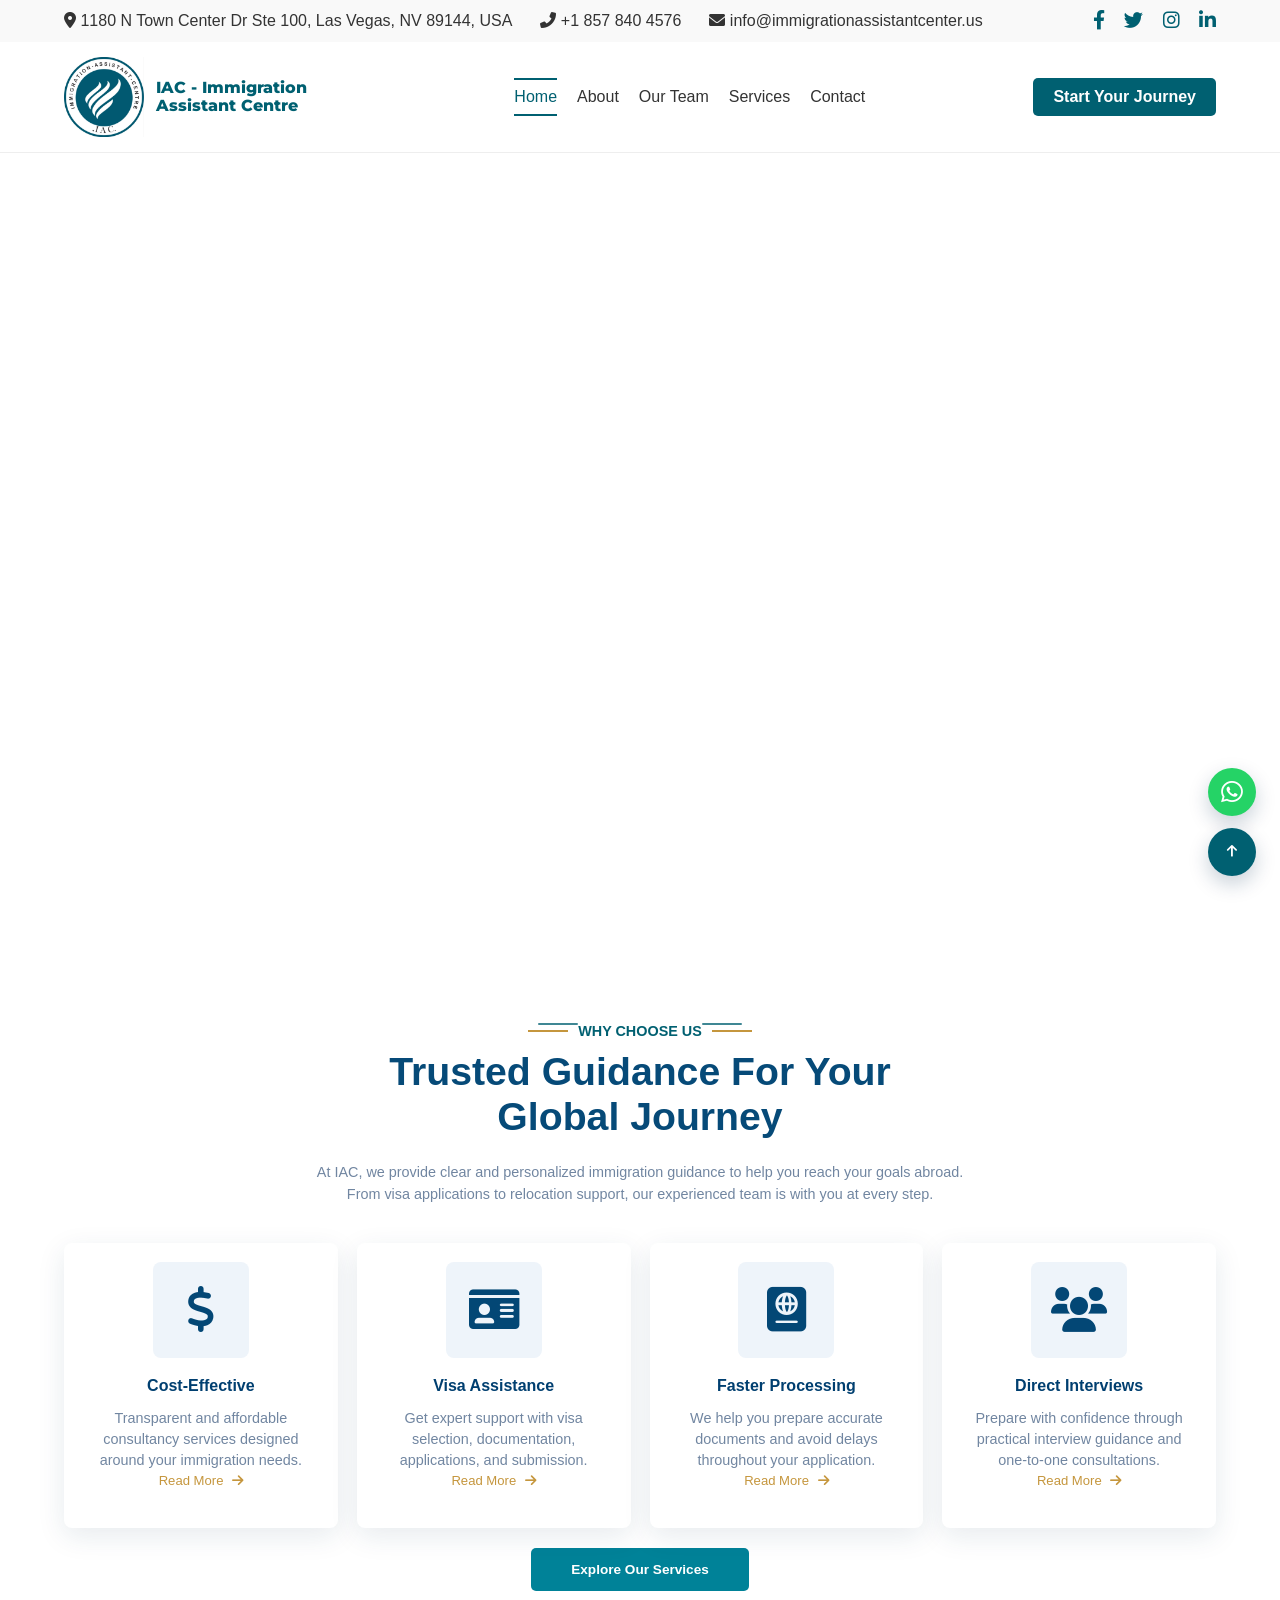
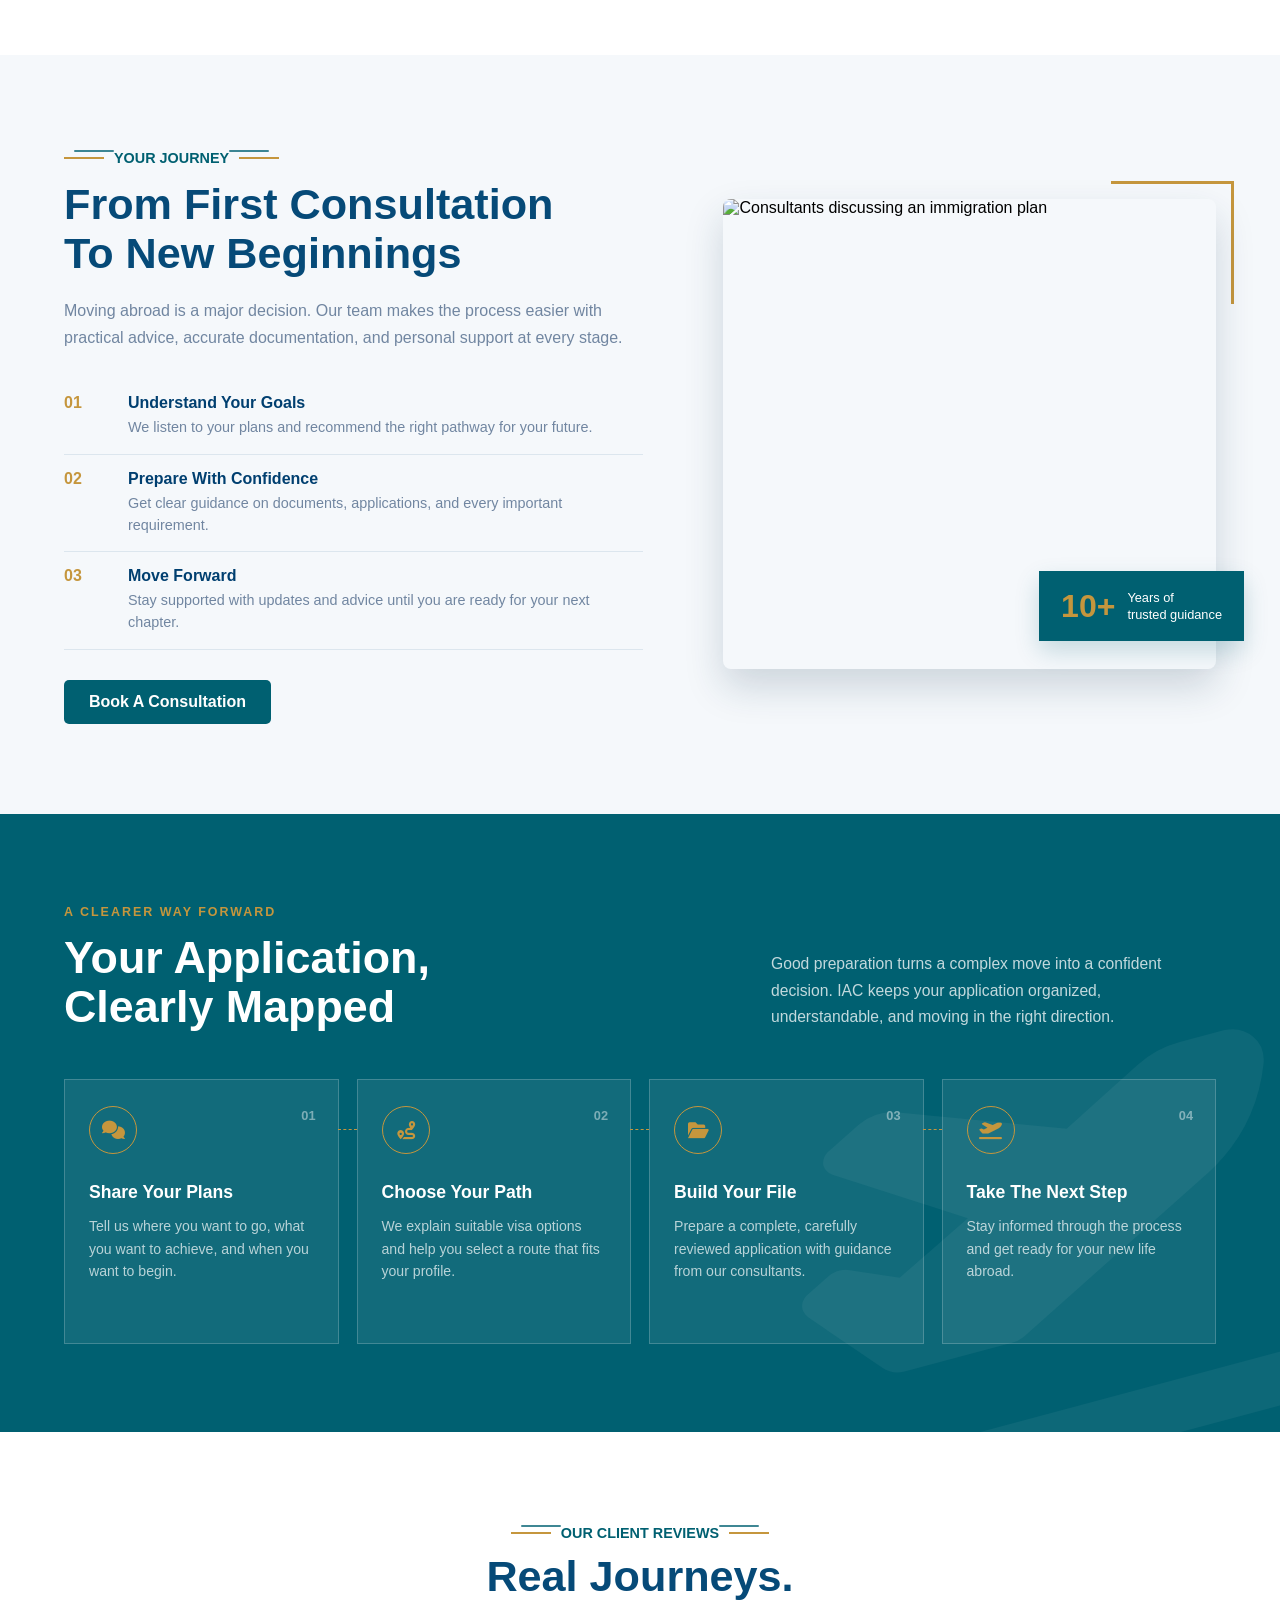
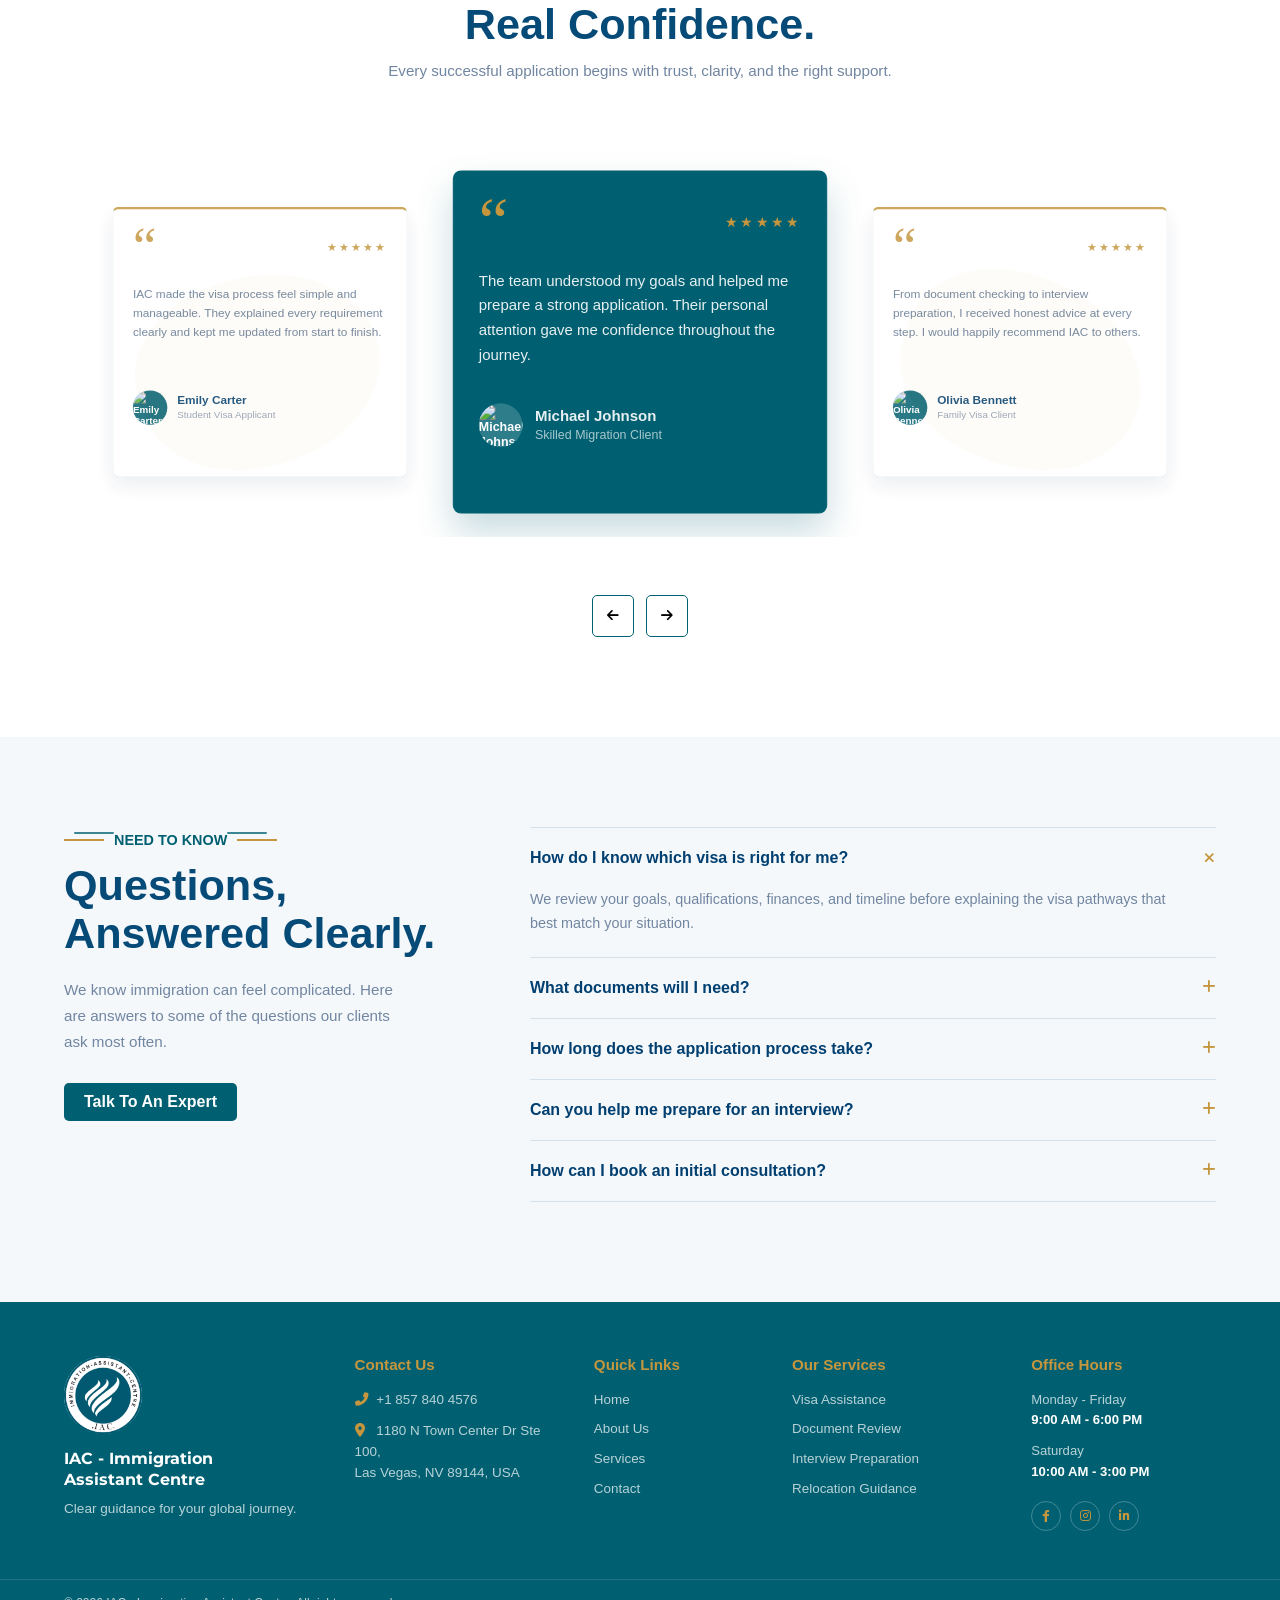
==== commit 5c4b150e: "Add logo.png as favicon tab icon to all pages" ====
--- a/index.html
+++ b/index.html
@@ -11,6 +11,7 @@
     <link rel="preconnect" href="https://fonts.gstatic.com" crossorigin>
     <link href="https://fonts.googleapis.com/css2?family=Montserrat:wght@600;700;800;900&display=swap" rel="stylesheet">
     <link rel="stylesheet" href="style.css">
+    <link rel="icon" type="image/png" href="logo.png">
 </head>
 
 <body>
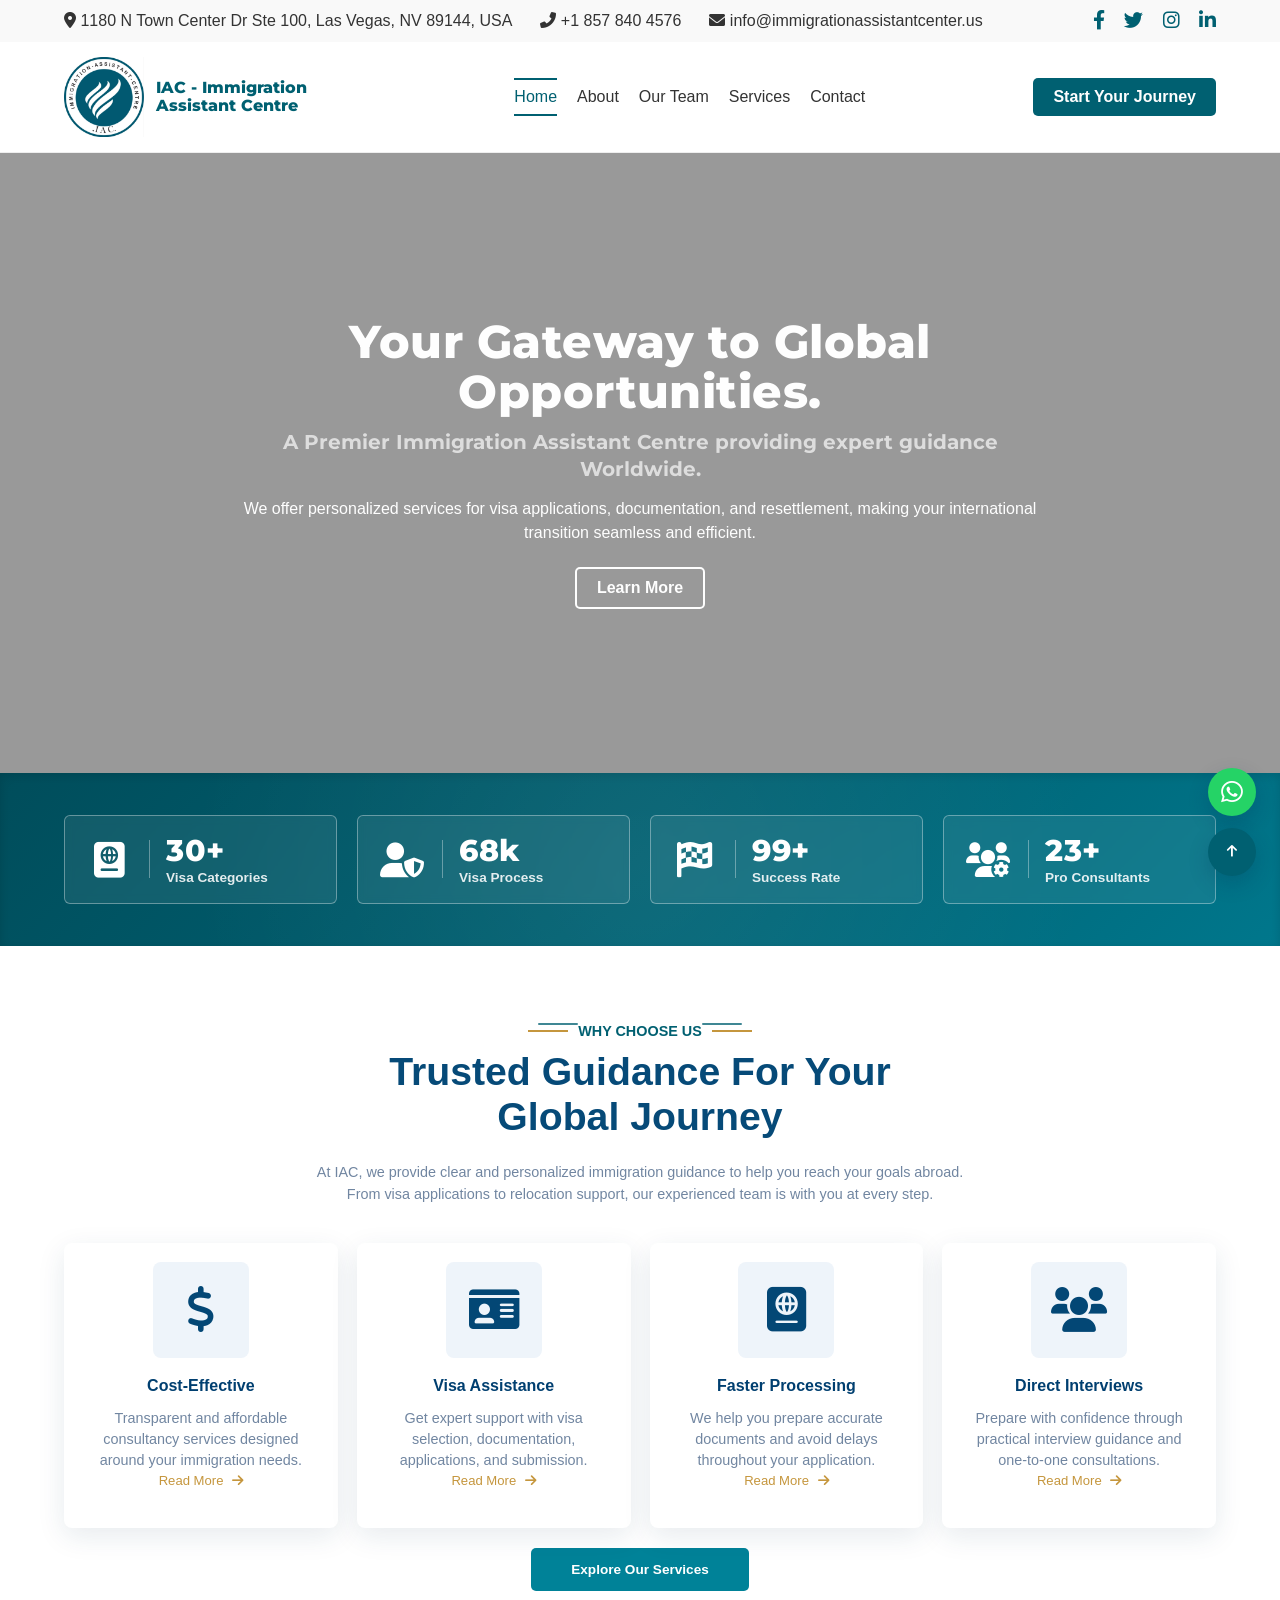
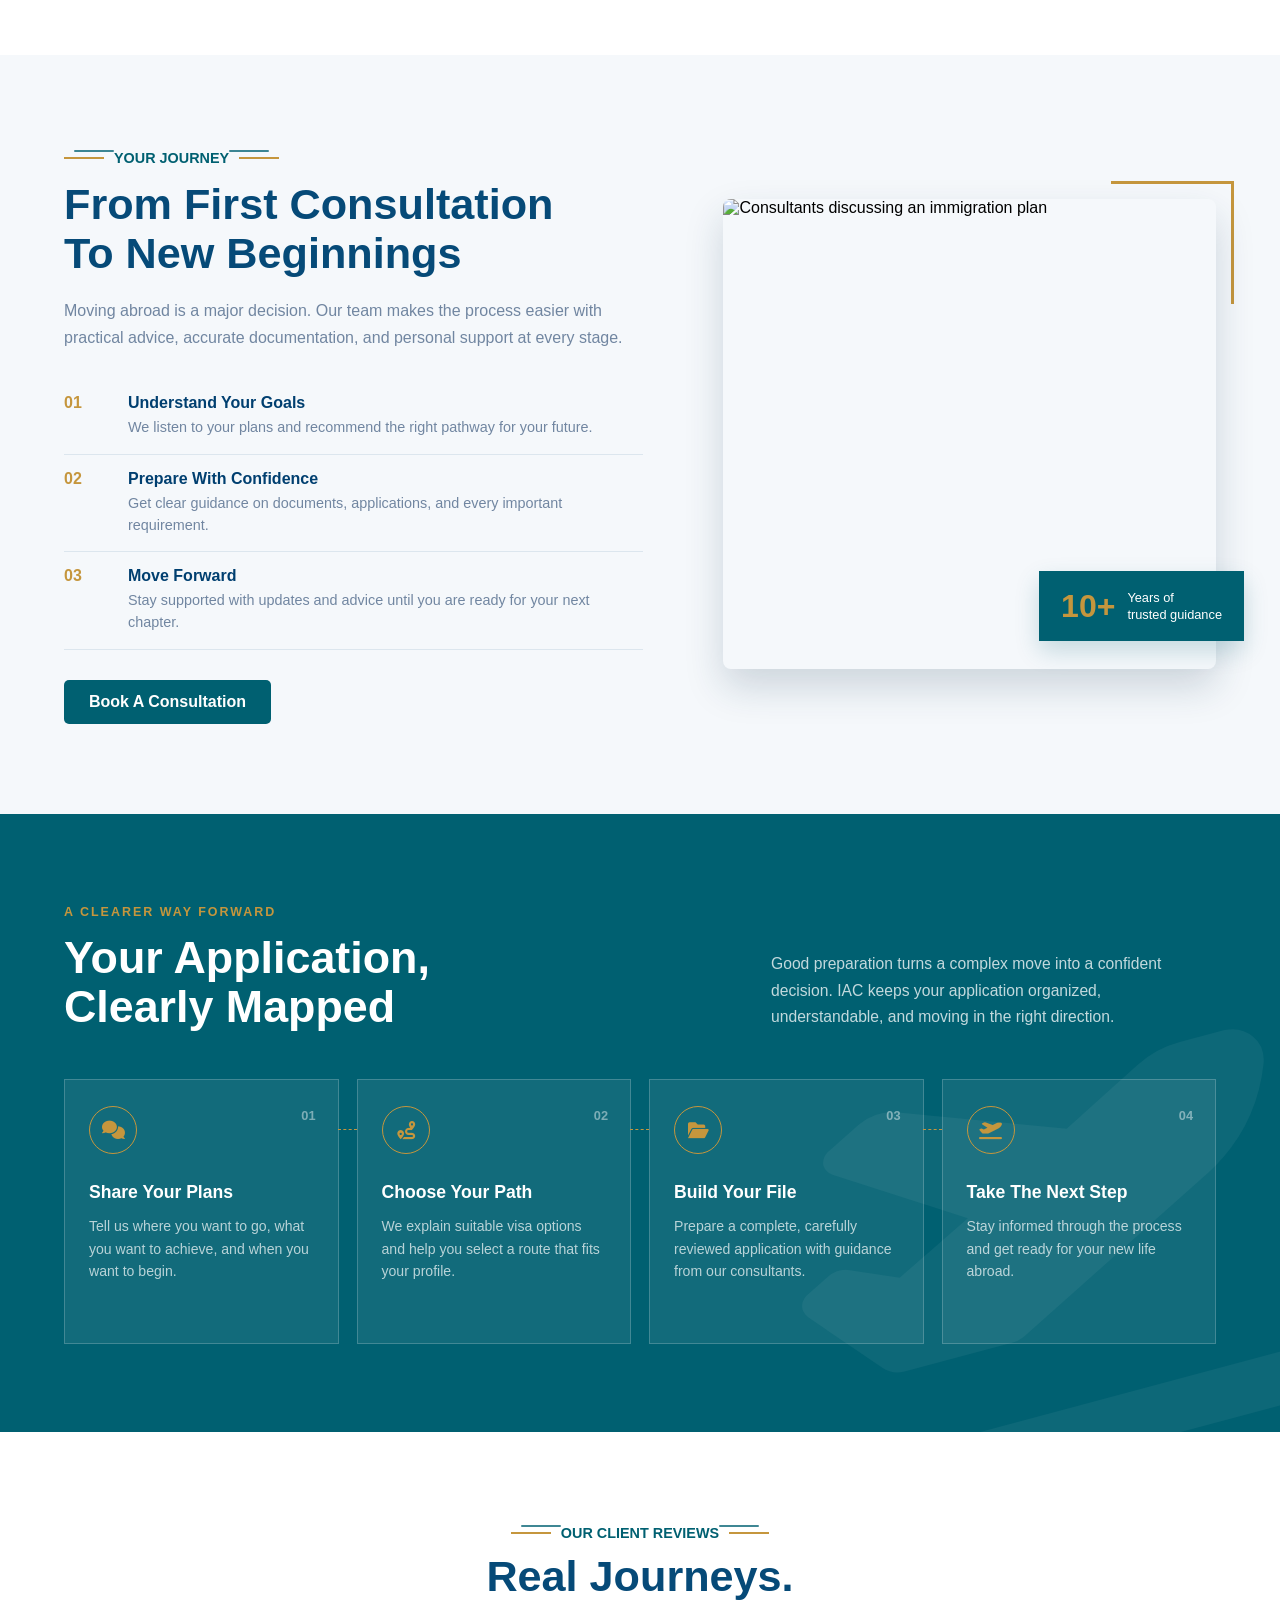
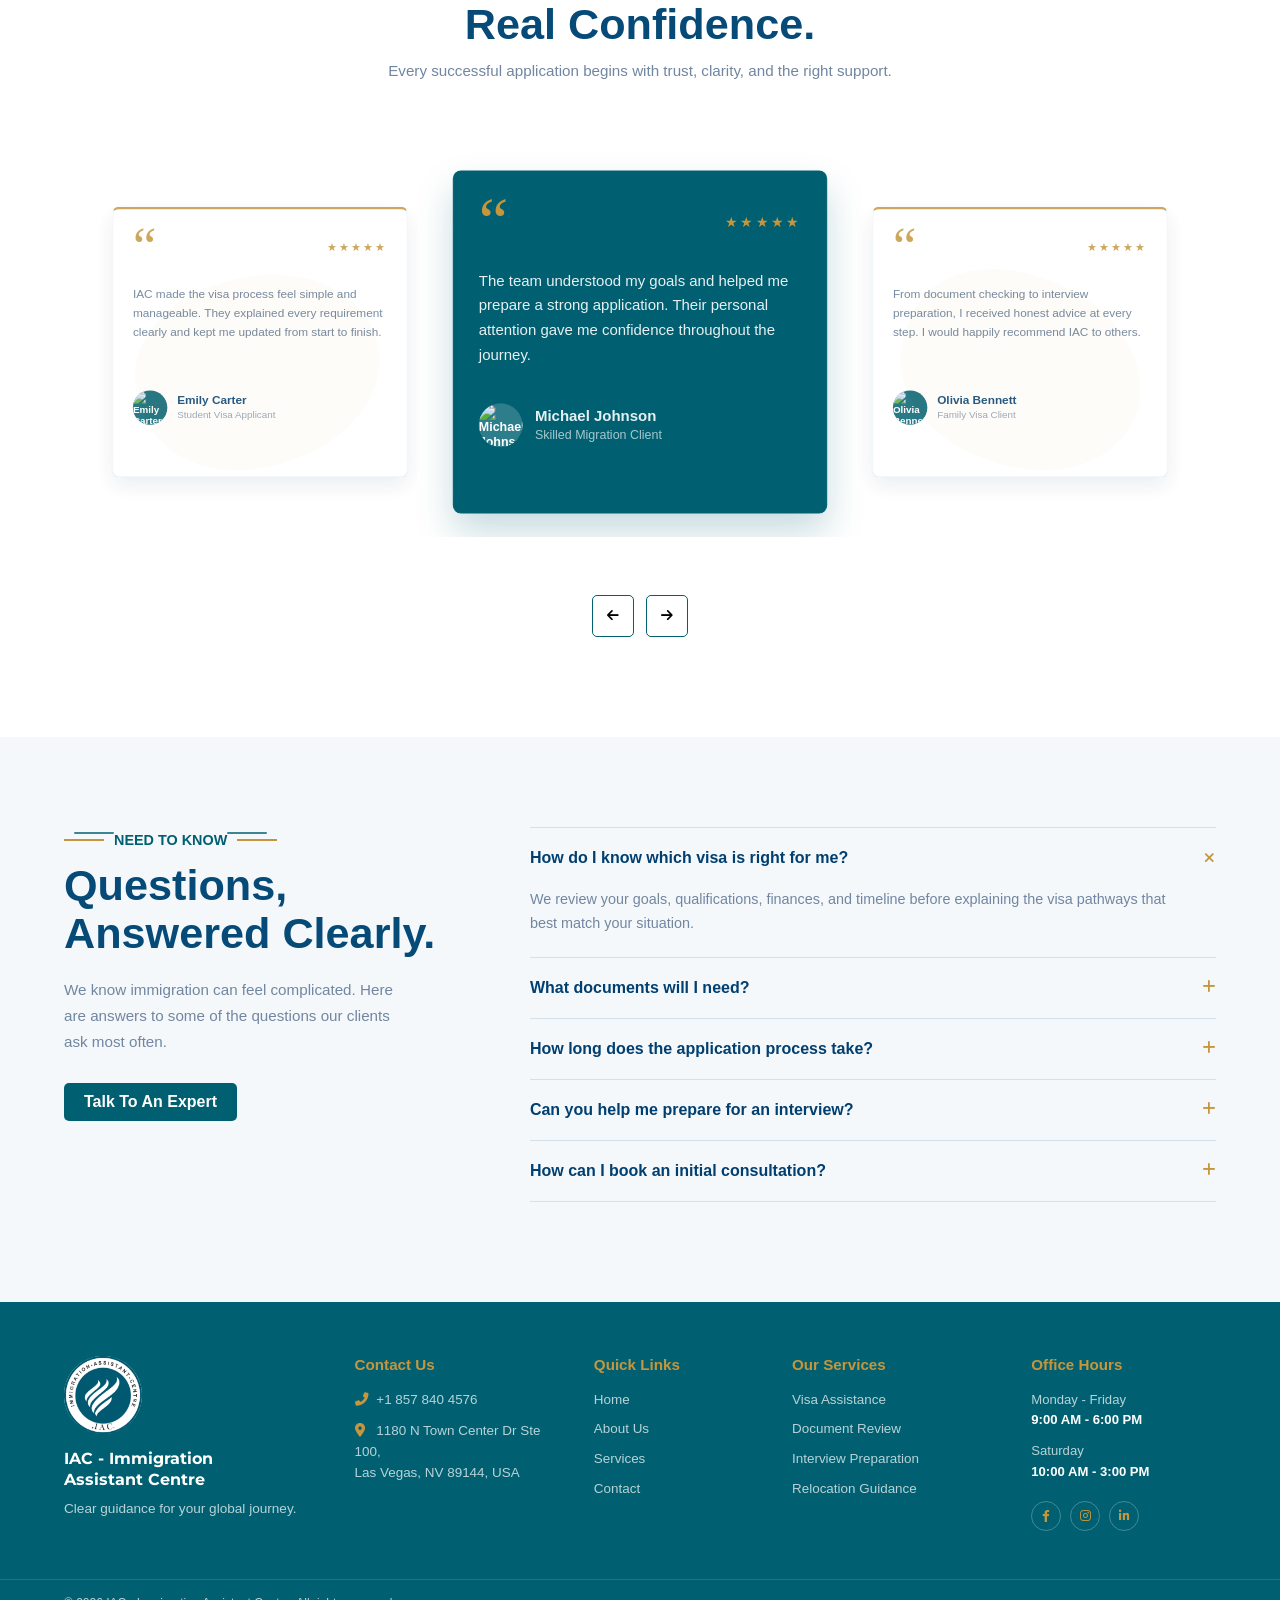
==== commit c949a30f: "Update page title to IAC - Immigration Assistant Centre in index.html" ====
--- a/index.html
+++ b/index.html
@@ -4,7 +4,7 @@
 <head>
     <meta charset="UTF-8">
     <meta name="viewport" content="width=device-width, initial-scale=1.0">
-    <title>IAC Hero Section</title>
+    <title>IAC - Immigration Assistant Centre</title>
     <!-- Include Font Awesome for icons -->
     <link rel="stylesheet" href="https://cdnjs.cloudflare.com/ajax/libs/font-awesome/6.0.0/css/all.min.css">
     <link rel="preconnect" href="https://fonts.googleapis.com">
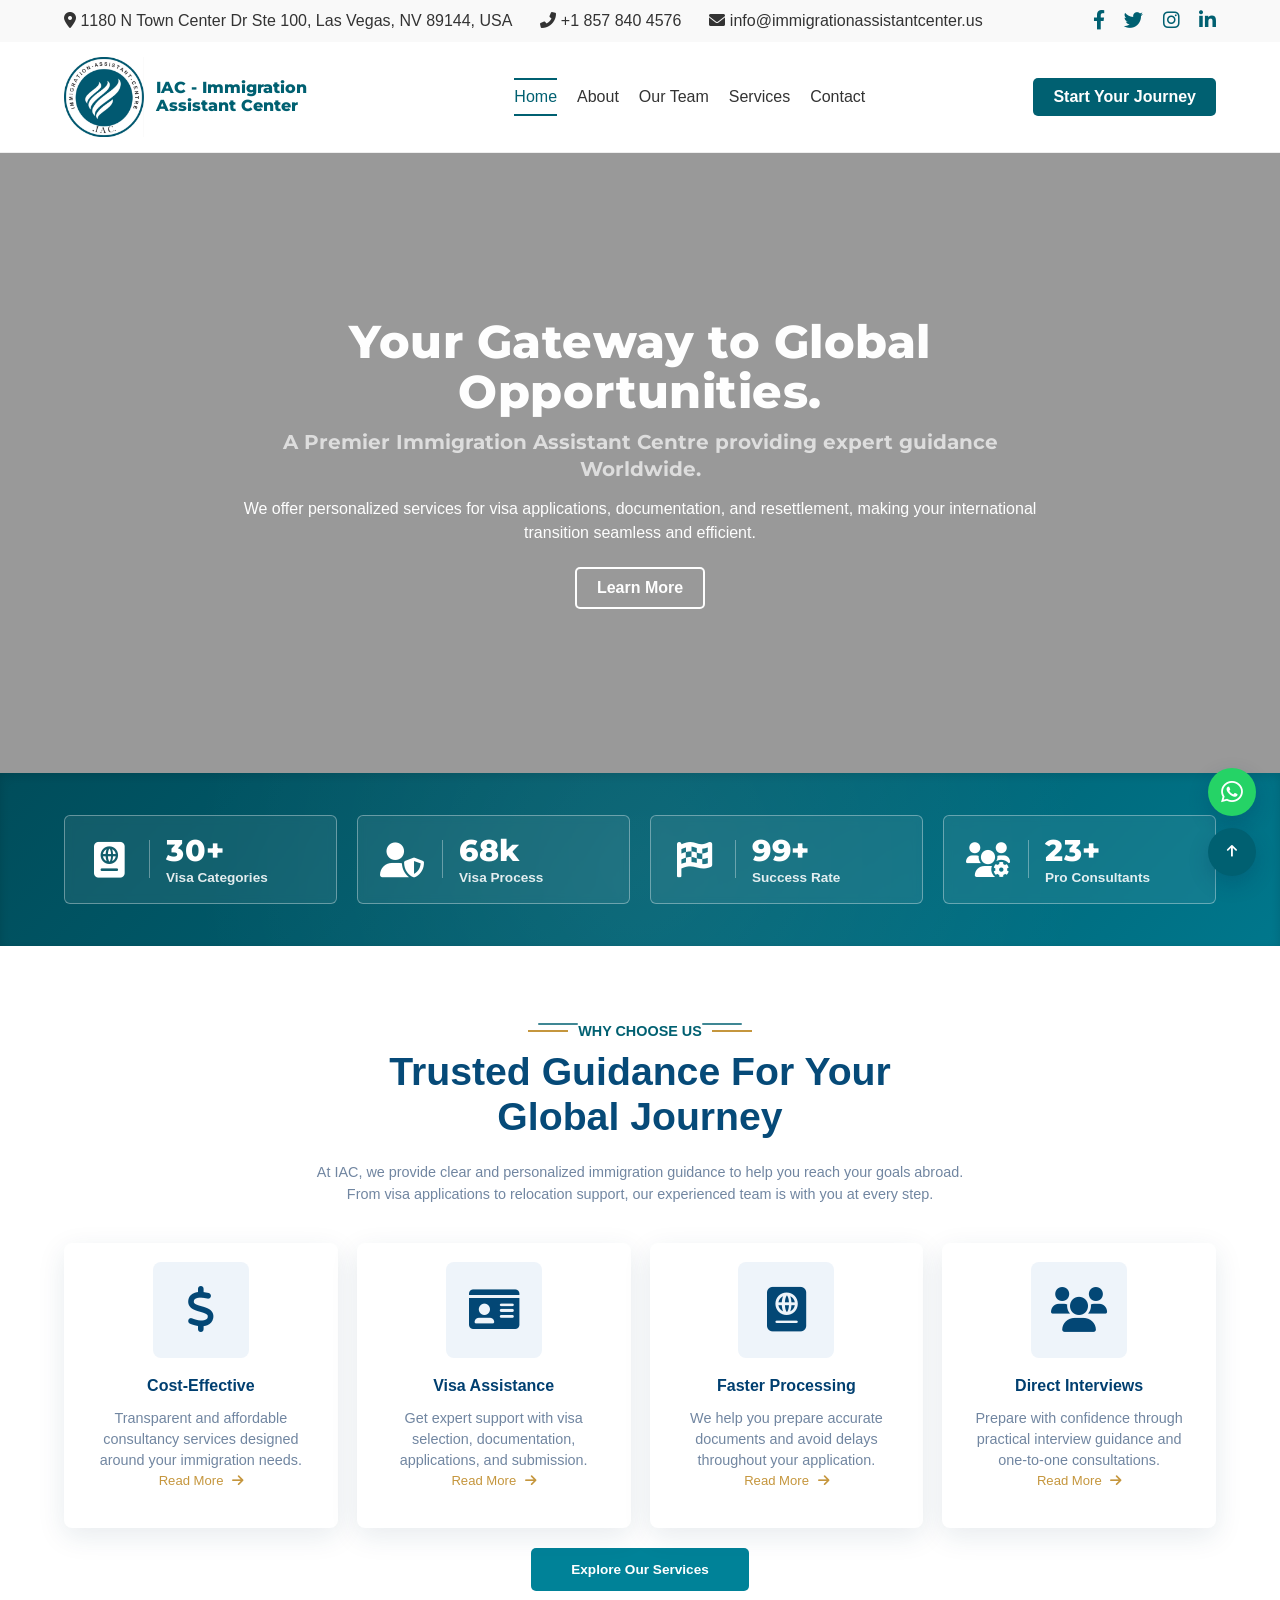
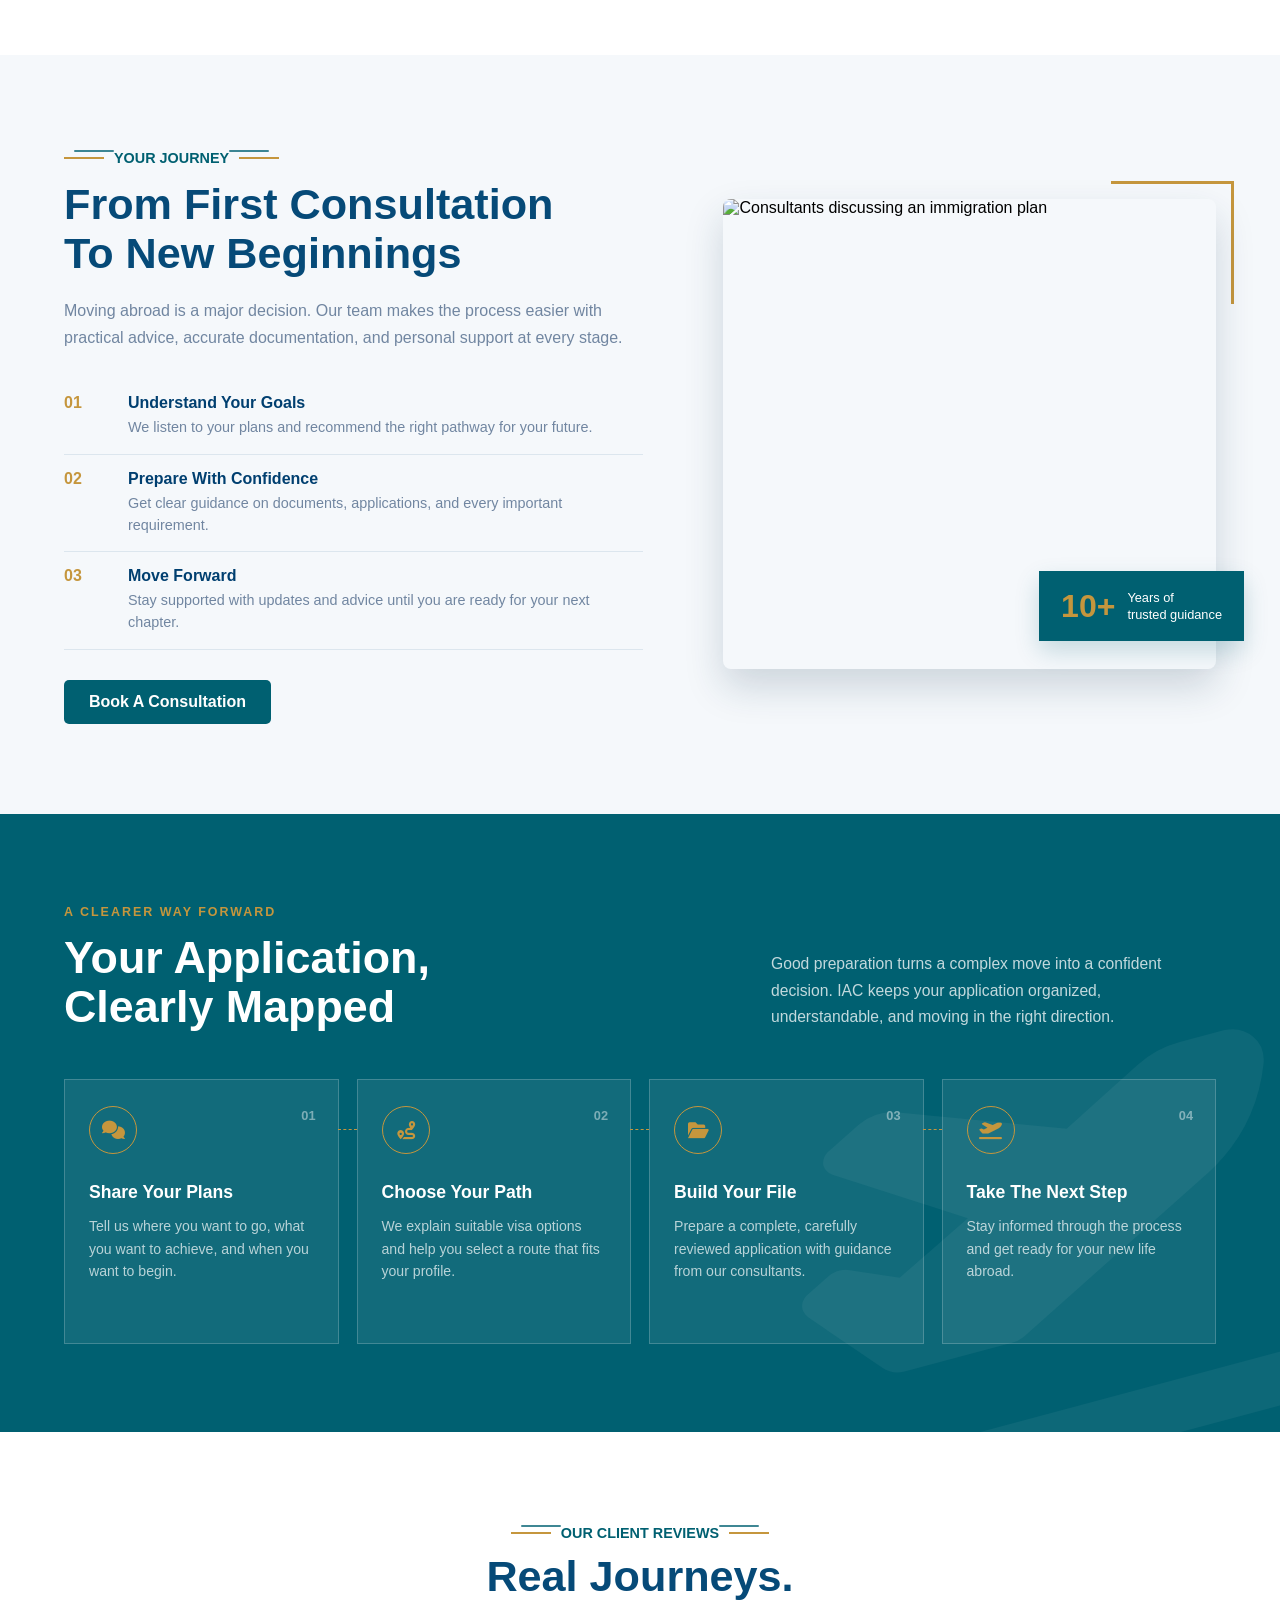
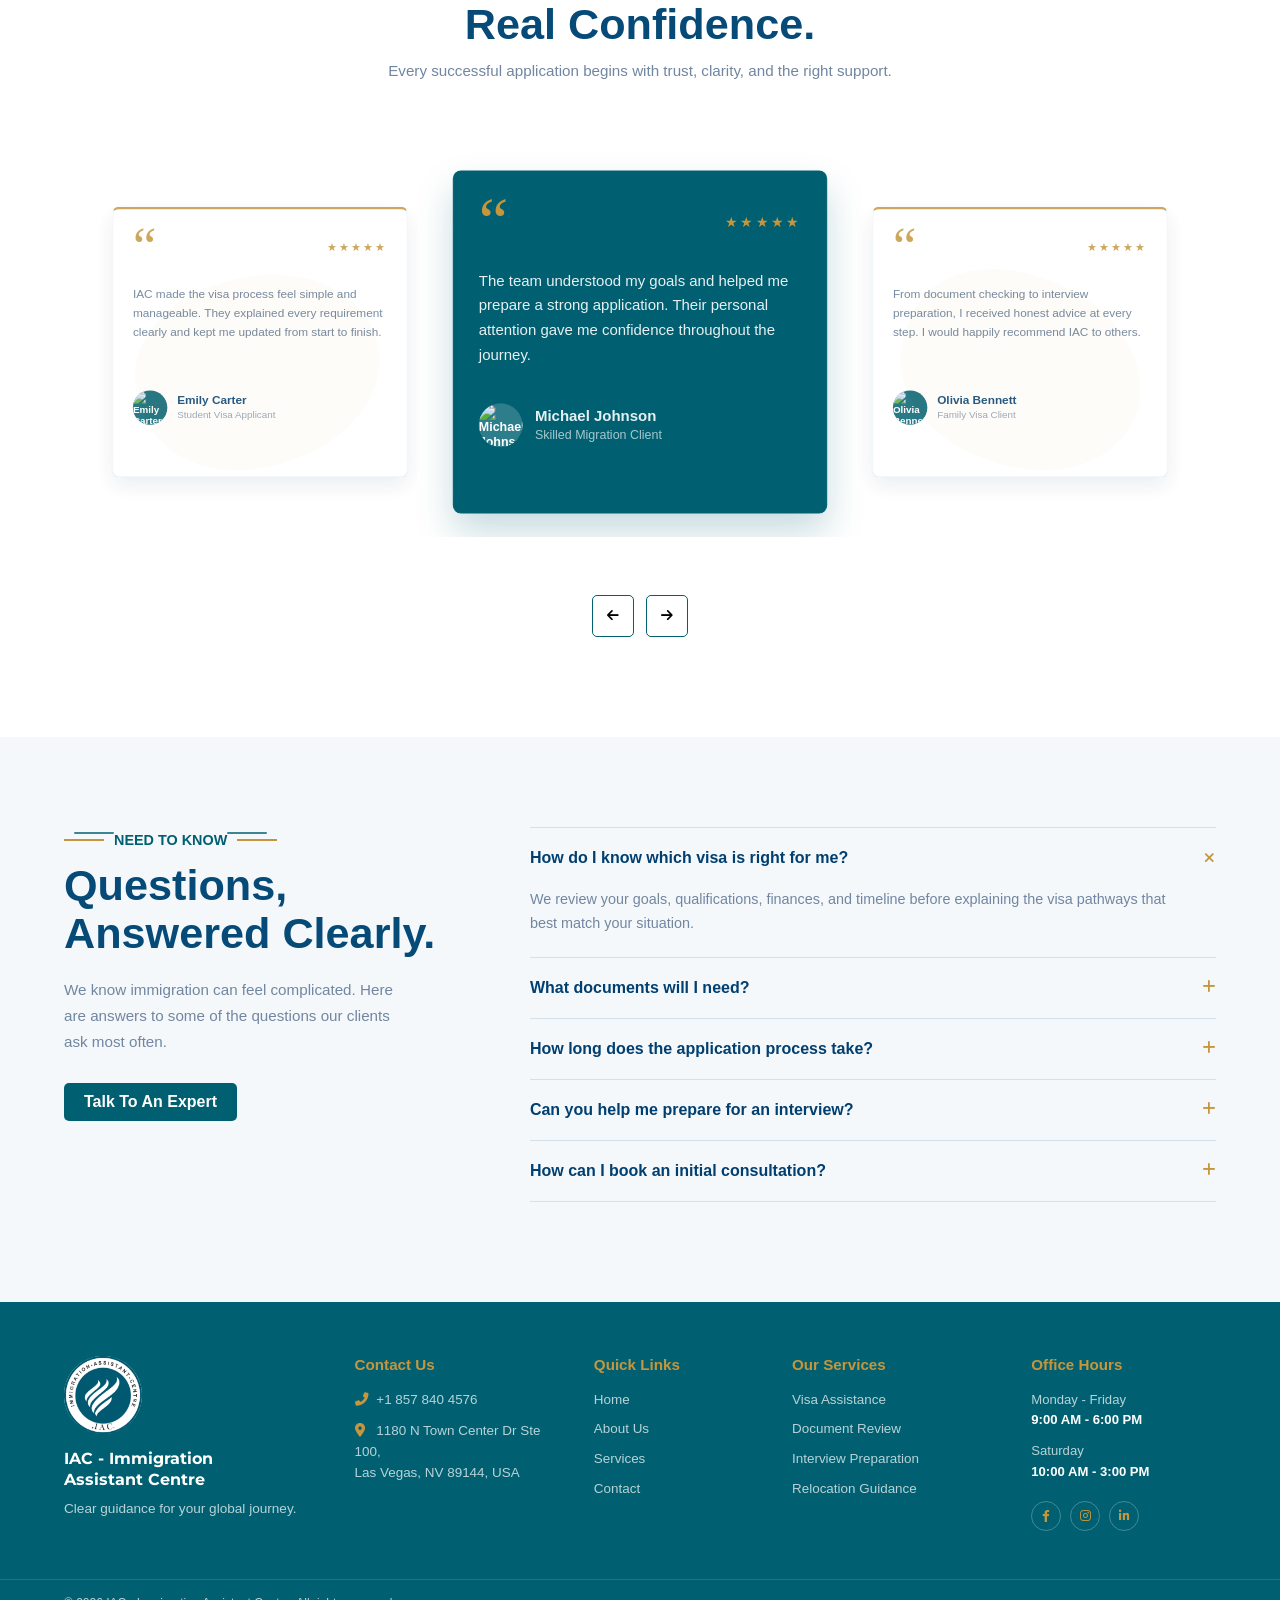
==== commit 9656a4f0: "Update navbar center spelling" ====
--- a/index.html
+++ b/index.html
@@ -4,7 +4,7 @@
 <head>
     <meta charset="UTF-8">
     <meta name="viewport" content="width=device-width, initial-scale=1.0">
-    <title>IAC - Immigration Assistant Centre</title>
+    <title>IAC - Immigration Assistant Center</title>
     <!-- Include Font Awesome for icons -->
     <link rel="stylesheet" href="https://cdnjs.cloudflare.com/ajax/libs/font-awesome/6.0.0/css/all.min.css">
     <link rel="preconnect" href="https://fonts.googleapis.com">
@@ -42,7 +42,7 @@
         <div class="container">
             <a class="logo" href="index.html">
                 <img src="logo.png" alt="IAC Logo">
-                <span>IAC - Immigration Assistant Centre</span>
+                <span>IAC - Immigration Assistant Center</span>
             </a>
             <ul class="nav-links" id="nav-menu">
                 <li><a href="index.html" class="active">Home</a></li>
--- a/style.css
+++ b/style.css
@@ -401,6 +401,9 @@
   .nav-toggle.active span:nth-child(3) {
     transform: translateY(-7.5px) rotate(-45deg);
   }
+  .nav-toggle.active span {
+    background-color: #fff;
+  }
   
   /* Mobile menu slide-out drawer */
   .main-nav .nav-links {
@@ -412,7 +415,7 @@
     max-width: 80vw;
     height: 100vh;
     height: 100dvh;
-    background-color: #ffffff;
+    background-color: var(--primary-teal);
     box-shadow: -8px 0 32px rgba(0, 96, 113, 0.2);
     flex-direction: column;
     align-items: flex-start;
@@ -436,7 +439,11 @@
     padding: 14px 0;
     font-size: 1.05rem;
     font-weight: 700;
-    color: #082f52;
+    color: #fff;
+  }
+  .main-nav .nav-links a:hover,
+  .main-nav .nav-links a.active {
+    color: #fff;
   }
   .main-nav .nav-links a::before,
   .main-nav .nav-links a::after {
@@ -453,6 +460,9 @@
     text-align: center;
     width: 100%;
     padding: 12px 15px;
+    background-color: var(--accent-gold);
+    background-image: none;
+    color: #fff;
   }
 
   /* Overlay backdrop */
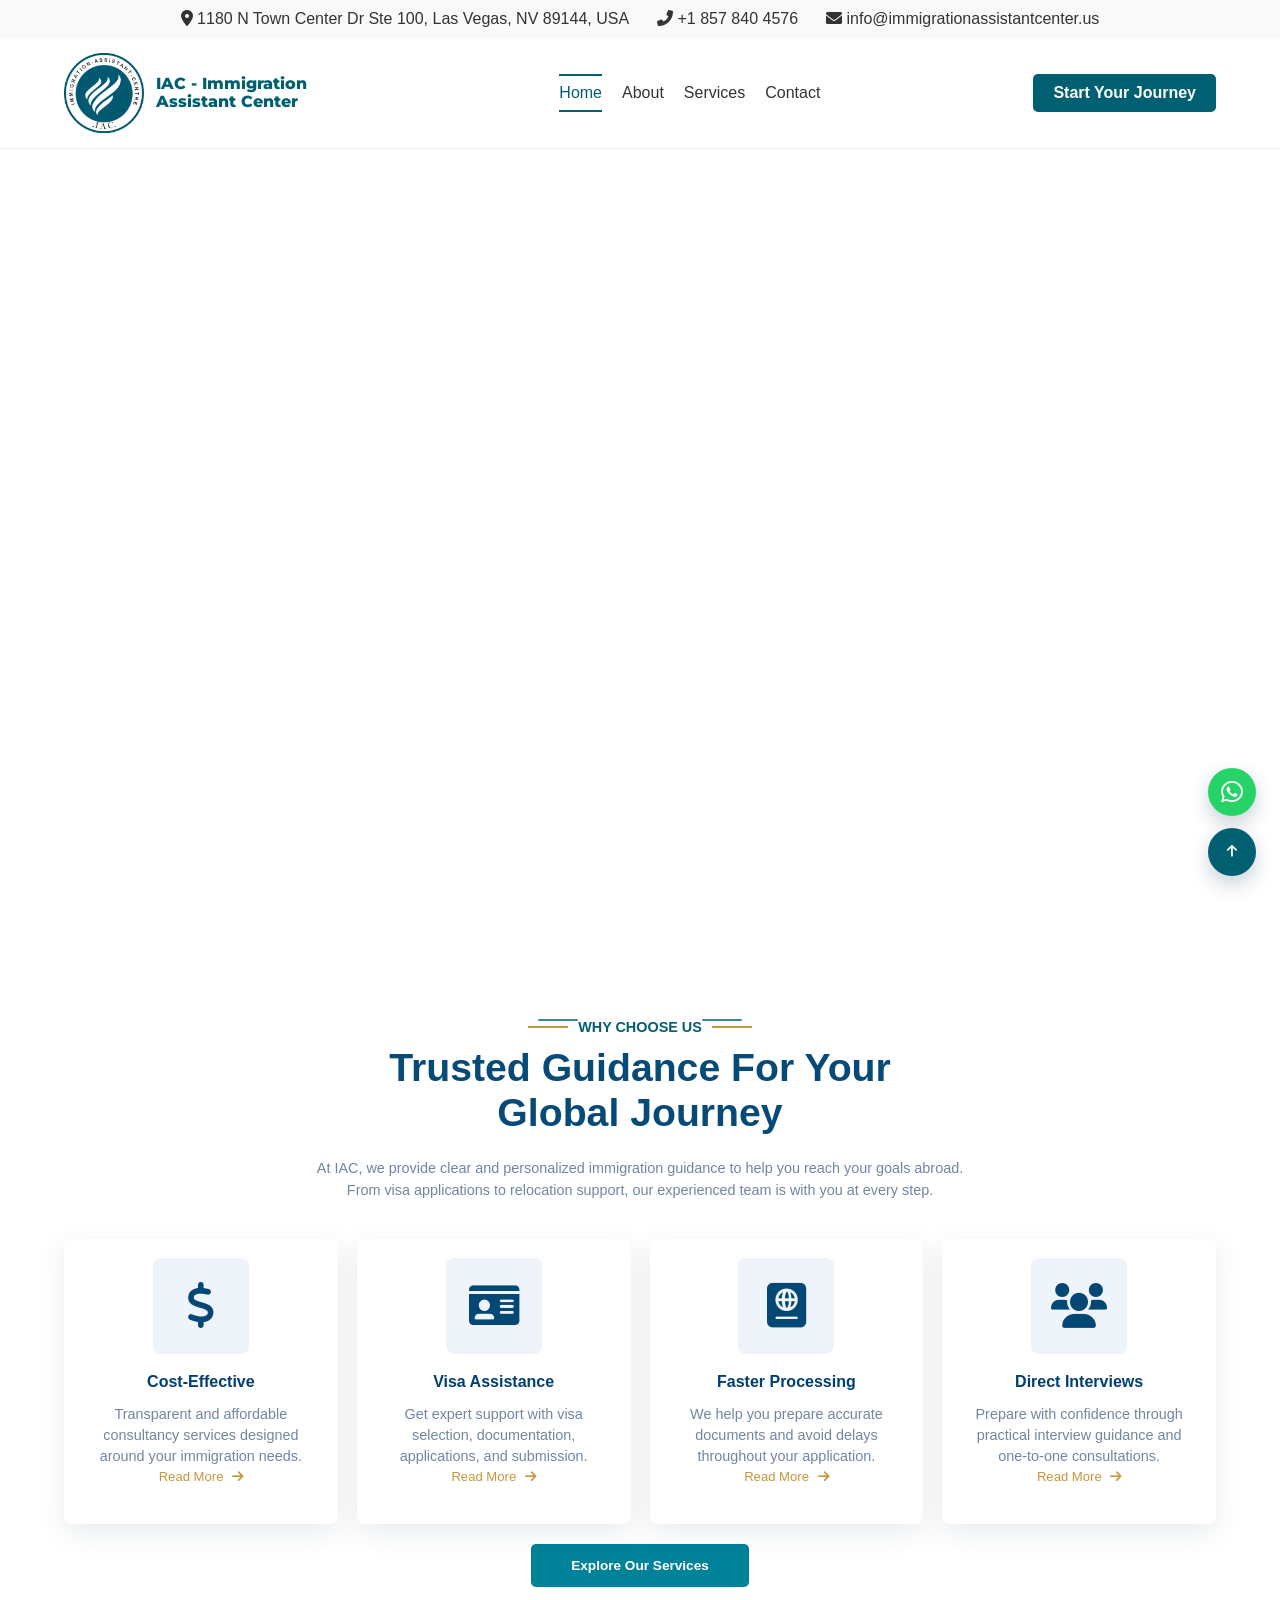
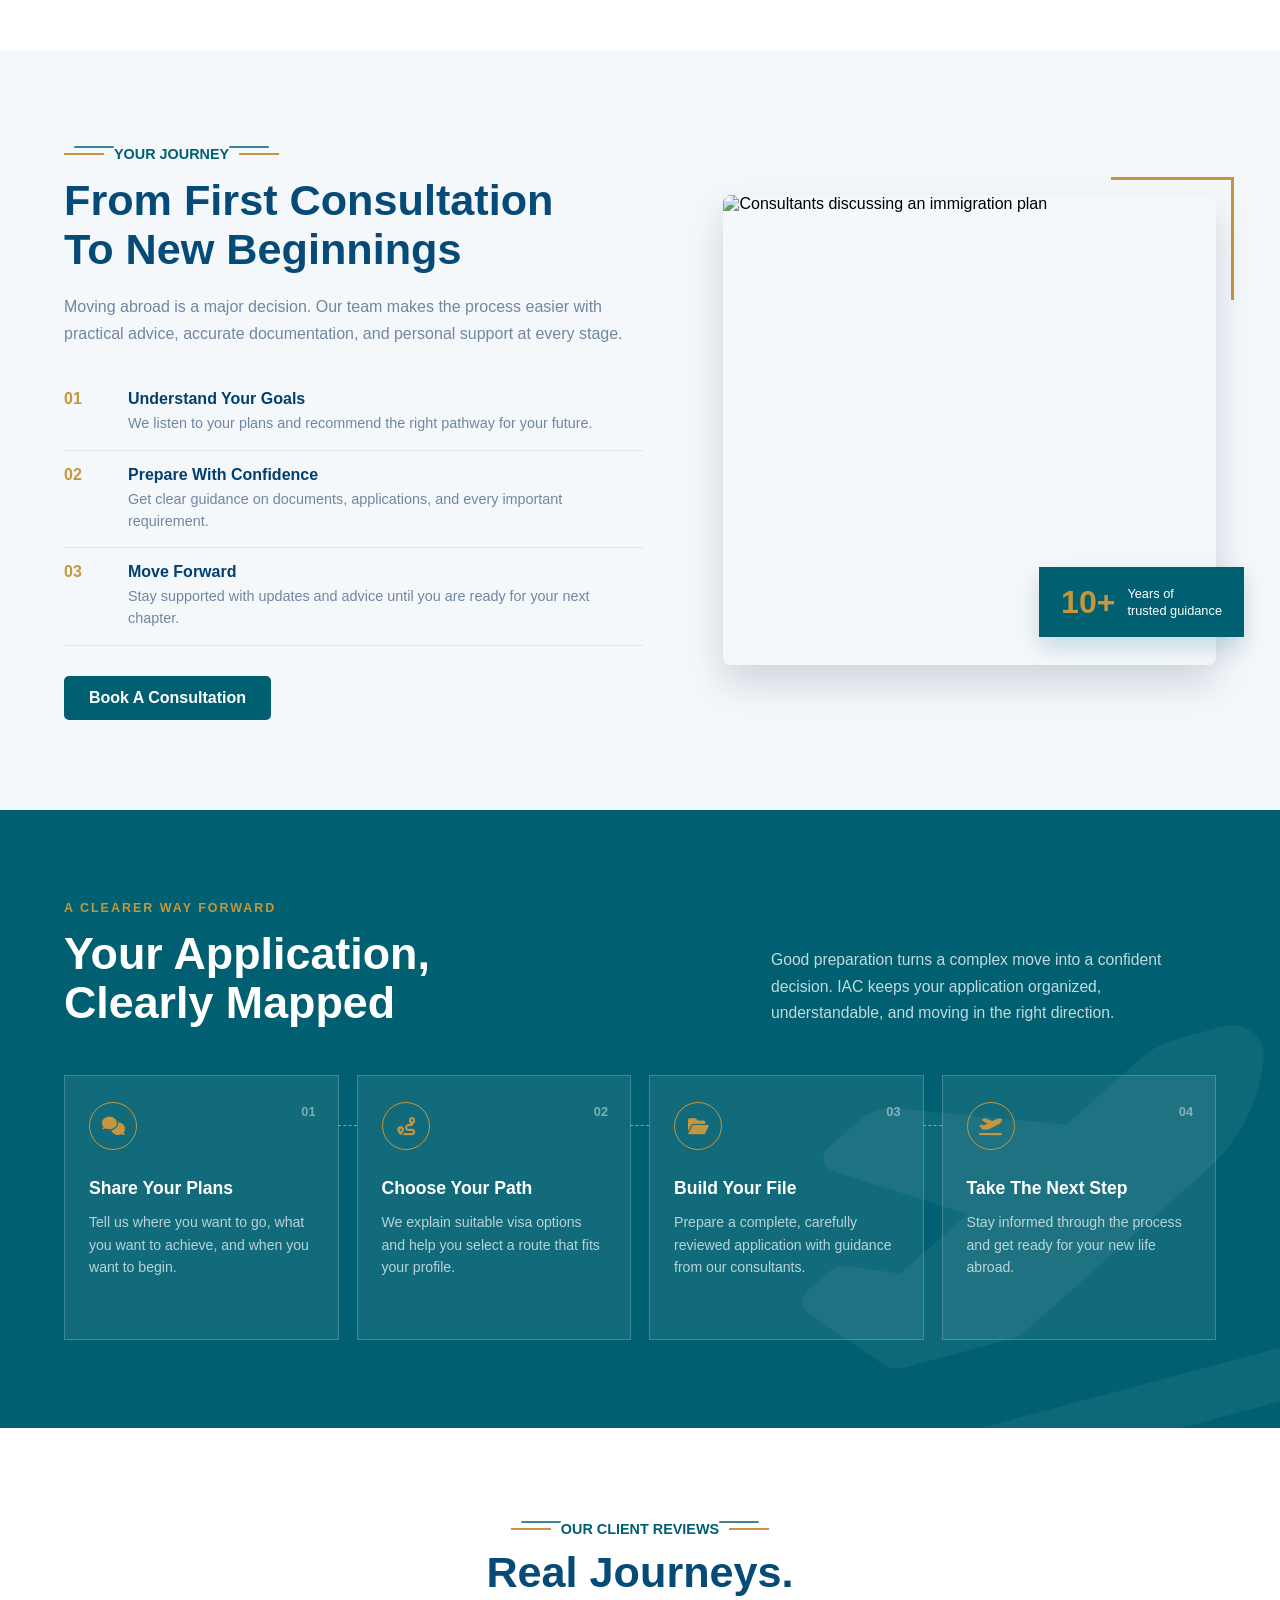
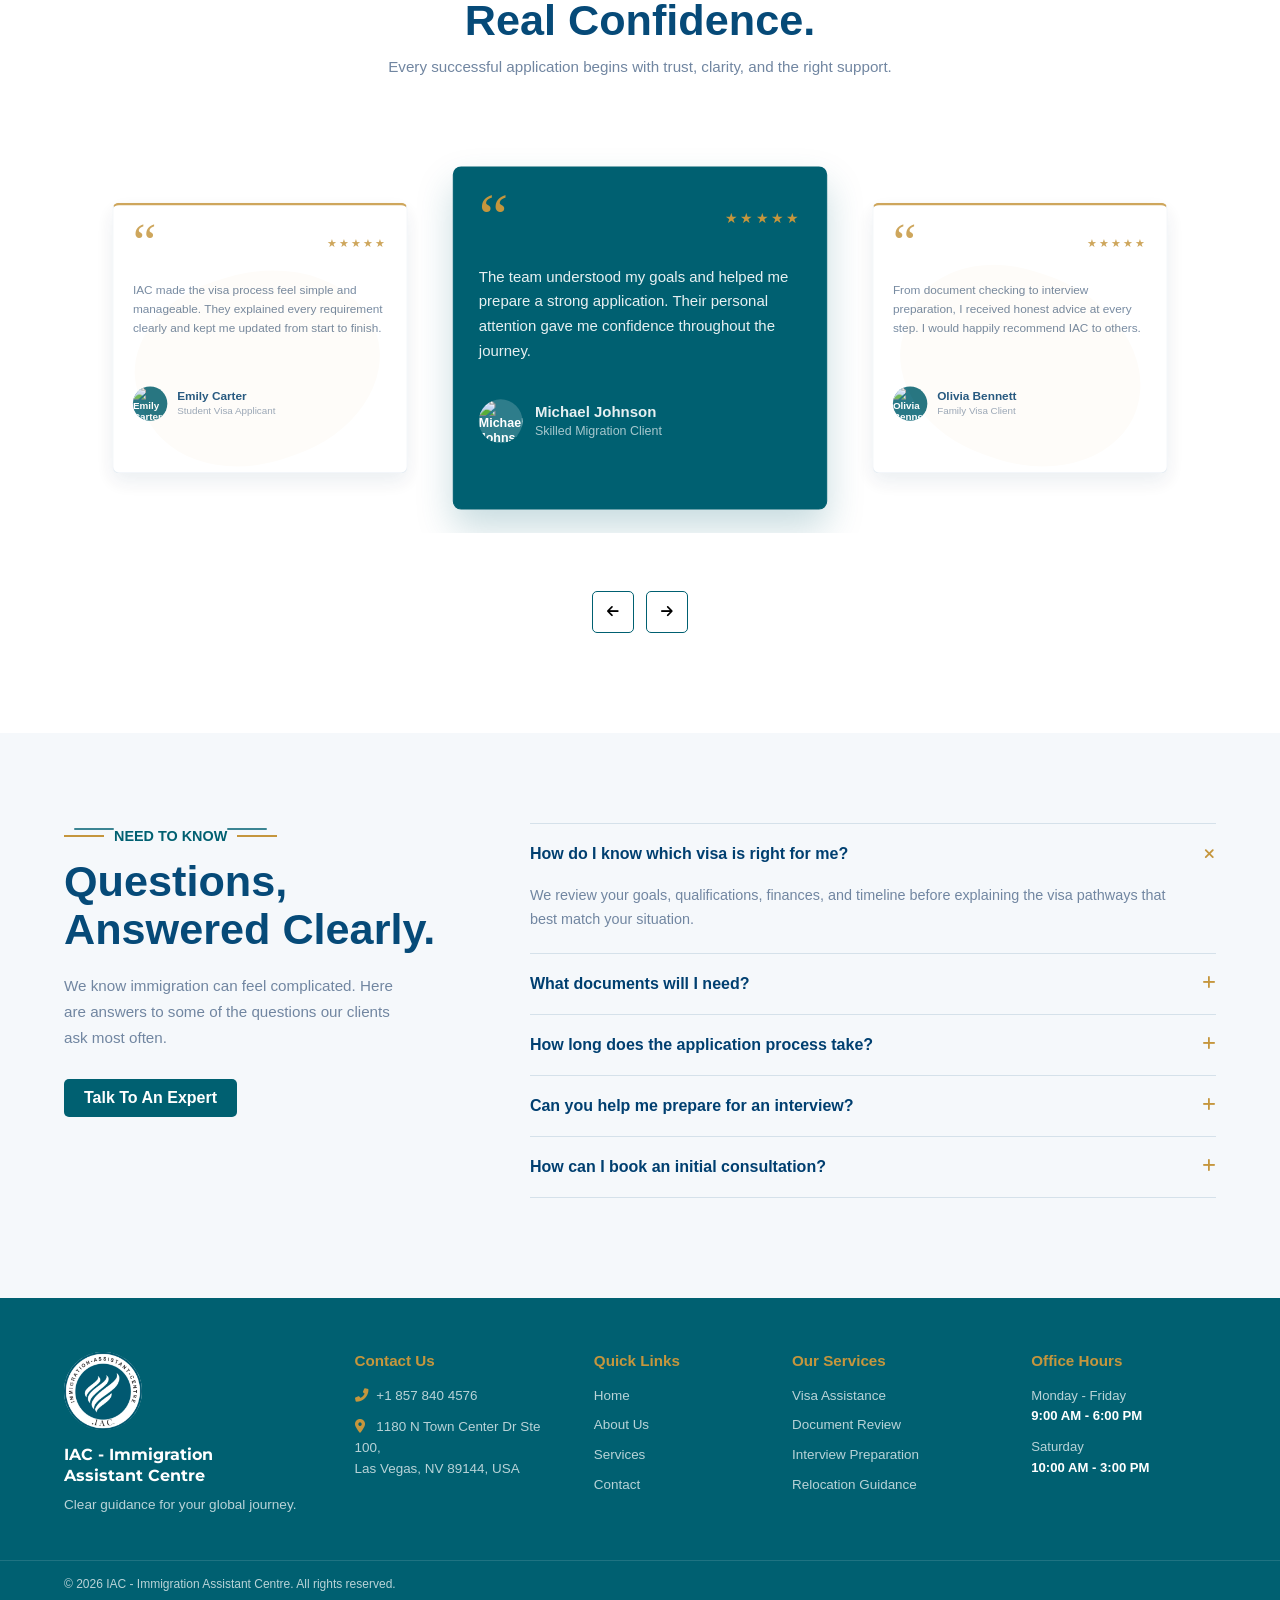
==== commit 1821f5fb: "Update navbar, footer, services, and about page content" ====
--- a/index.html
+++ b/index.html
@@ -26,12 +26,6 @@
                     <a href="tel:+18578404576"><i class="fas fa-phone-alt"></i> +1 857 840 4576</a>
                     <span><i class="fas fa-envelope"></i> info@immigrationassistantcenter.us</span>
                 </div>
-                <div class="social-links">
-                    <a href="#"><i class="fab fa-facebook-f"></i></a>
-                    <a href="#"><i class="fab fa-twitter"></i></a>
-                    <a href="#"><i class="fab fa-instagram"></i></a>
-                    <a href="#"><i class="fab fa-linkedin-in"></i></a>
-                </div>
             </div>
         </div>
 
@@ -47,7 +41,6 @@
             <ul class="nav-links" id="nav-menu">
                 <li><a href="index.html" class="active">Home</a></li>
                 <li><a href="about.html">About</a></li>
-                <li><a href="team.html">Our Team</a></li>
                 <li><a href="services.html">Services</a></li>
                 <li><a href="contact.html">Contact</a></li>
                 <li class="mobile-only-action">
@@ -428,9 +421,6 @@
                 <h3>Office Hours</h3>
                 <p>Monday - Friday<br><strong>9:00 AM - 6:00 PM</strong></p>
                 <p>Saturday<br><strong>10:00 AM - 3:00 PM</strong></p>
-                <div class="footer-social"><a href="#" aria-label="Facebook"><i class="fab fa-facebook-f"></i></a><a
-                        href="#" aria-label="Instagram"><i class="fab fa-instagram"></i></a><a href="#"
-                        aria-label="LinkedIn"><i class="fab fa-linkedin-in"></i></a></div>
             </div>
         </div>
         <div class="footer-bottom">
--- a/style.css
+++ b/style.css
@@ -113,8 +113,8 @@
 
 /* Top Bar */
 .top-bar { background-color: var(--bg-topbar); color: var(--text-dark); padding: 10px 0; }
-.top-bar .container { display: flex; justify-content: space-between; align-items: center; }
-.top-bar .contact-info { display: flex; align-items: center; gap: 28px; }
+.top-bar .container { display: flex; justify-content: center; align-items: center; }
+.top-bar .contact-info { display: flex; align-items: center; justify-content: center; flex-wrap: wrap; gap: 16px 28px; }
 .top-bar .contact-info a { color: inherit; }
 .top-bar .social-links a { margin-left: 15px; color: var(--primary-teal); font-size: 1.2rem; }
 .social-links a,
@@ -1423,16 +1423,23 @@
 .team-heading h2 { margin: 14px 0; color: #082f52; font-size: 2.7rem; }
 .team-heading p { color: #7186a1; font-size: 0.95rem; line-height: 1.65; }
 .team-grid { display: grid; grid-template-columns: repeat(4, 1fr); gap: 20px; }
-.team-card { overflow: hidden; border-radius: 8px; background-color: #fff; box-shadow: 0 8px 25px rgba(21,55,84,0.08); transition: transform 0.3s ease, box-shadow 0.3s ease; }
-.team-card:hover { transform: translateY(-8px); box-shadow: 0 16px 32px rgba(21,55,84,0.15); }
-.team-card > img { display: block; width: 100%; height: 260px; object-fit: cover; }
+.team-card { overflow: hidden; border-radius: 16px; background-color: #fff; border: 1px solid rgba(8,47,82,0.06); box-shadow: 0 12px 28px rgba(21,55,84,0.08); transition: transform 0.3s ease, box-shadow 0.3s ease, border-color 0.3s ease; }
+.team-card:hover { transform: translateY(-8px); box-shadow: 0 18px 38px rgba(21,55,84,0.15); border-color: rgba(0,96,113,0.18); }
+.team-card > img { display: block; width: 100%; height: 260px; object-fit: cover; transition: transform 0.45s ease, filter 0.45s ease; }
+.team-card:hover > img { transform: scale(1.04); filter: saturate(1.05); }
 .team-card-body { padding: 22px 20px 20px; }
-.team-card-body h3 { color: #082f52; font-size: 1.1rem; }
-.team-card-body > span { display: block; margin: 6px 0 12px; color: var(--accent-gold); font-size: 0.75rem; font-weight: 700; }
-.team-card-body p { min-height: 66px; color: #7186a1; font-size: 0.85rem; line-height: 1.55; }
+.team-card-body h3 { color: #082f52; font-size: 1.12rem; line-height: 1.4; letter-spacing: 0.02em; }
+.team-card-body > span { display: block; margin: 8px 0 14px; color: var(--primary-teal); font-size: 0.72rem; font-weight: 700; line-height: 1.5; letter-spacing: 0.08em; text-transform: uppercase; }
+.team-card-body p { min-height: 72px; color: #7186a1; font-size: 0.88rem; line-height: 1.6; }
 .team-social { display: flex; gap: 8px; margin-top: 15px; }
-.team-social a { display: flex; align-items: center; justify-content: center; width: 28px; height: 28px; border-radius: 50%; background-color: #eef4fa; color: var(--primary-teal); font-size: 0.7rem; transition: background-color 0.3s ease, color 0.3s ease; }
-.team-social a:hover { background-color: var(--accent-gold); color: #fff; }
+.team-social a { display: flex; align-items: center; justify-content: center; width: 32px; height: 32px; border-radius: 50%; background-color: #eef4fa; color: var(--primary-teal); font-size: 0.72rem; transition: background-color 0.3s ease, color 0.3s ease, transform 0.3s ease; }
+.team-social a:hover { background-color: var(--accent-gold); color: #fff; transform: translateY(-2px); }
+.services-team .team-grid { grid-template-columns: repeat(3, minmax(0, 1fr)); gap: 24px; }
+.services-team .team-card { background: linear-gradient(180deg, #ffffff 0%, #fbfcfe 100%); }
+.services-team .team-card-body { padding: 20px 18px 18px; }
+.services-team .team-card-body h3 { font-size: 1.05rem; }
+.services-team .team-card-body > span { background: rgba(0,96,113,0.06); border-radius: 999px; padding: 8px 10px; margin: 10px 0 12px; letter-spacing: 0.05em; }
+.services-team .team-card-body p { min-height: 78px; }
 .team-video-section { padding: 90px 0; background-color: #fff; }
 .team-video-layout { display: grid; grid-template-columns: 0.8fr 1.2fr; align-items: center; gap: 70px; }
 .team-video-layout h2 { margin: 14px 0 18px; color: #082f52; font-size: 2.5rem; line-height: 1.15; }
@@ -1445,6 +1452,7 @@
   .team-members, .team-video-section { padding: 64px 0; }
   .team-heading h2 { font-size: 2.2rem; }
   .team-grid { grid-template-columns: repeat(2, 1fr); }
+  .services-team .team-grid { grid-template-columns: repeat(2, minmax(0, 1fr)); }
   .team-video-layout { grid-template-columns: 1fr; gap: 40px; }
   .team-video-layout h2 { font-size: 2.2rem; }
 }
@@ -1453,7 +1461,9 @@
   .team-hero h1 { font-size: 2rem; }
   .team-heading h2 { font-size: 1.85rem; }
   .team-grid { grid-template-columns: 1fr; }
+  .services-team .team-grid { grid-template-columns: 1fr; }
   .team-card > img { height: 300px; }
+  .services-team .team-card-body > span { display: inline-block; }
 }
 
 @media (max-width: 520px) {
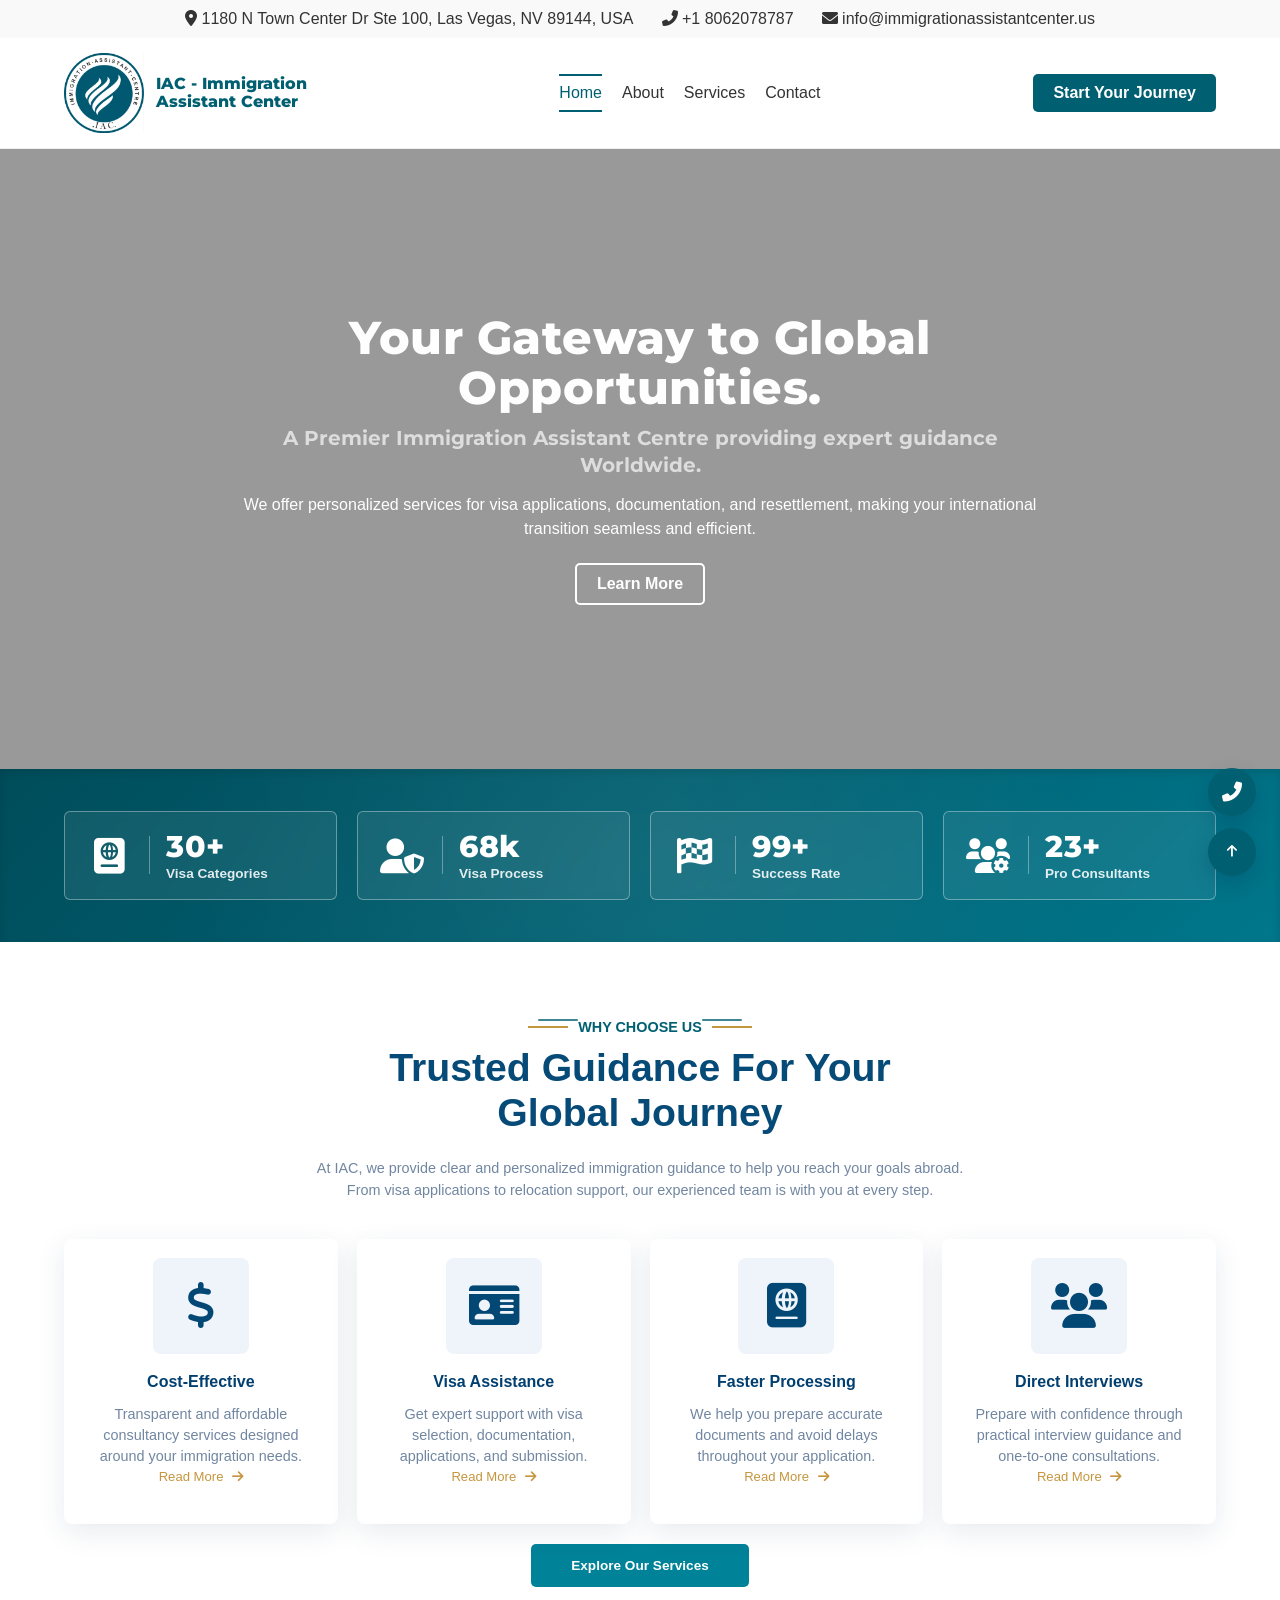
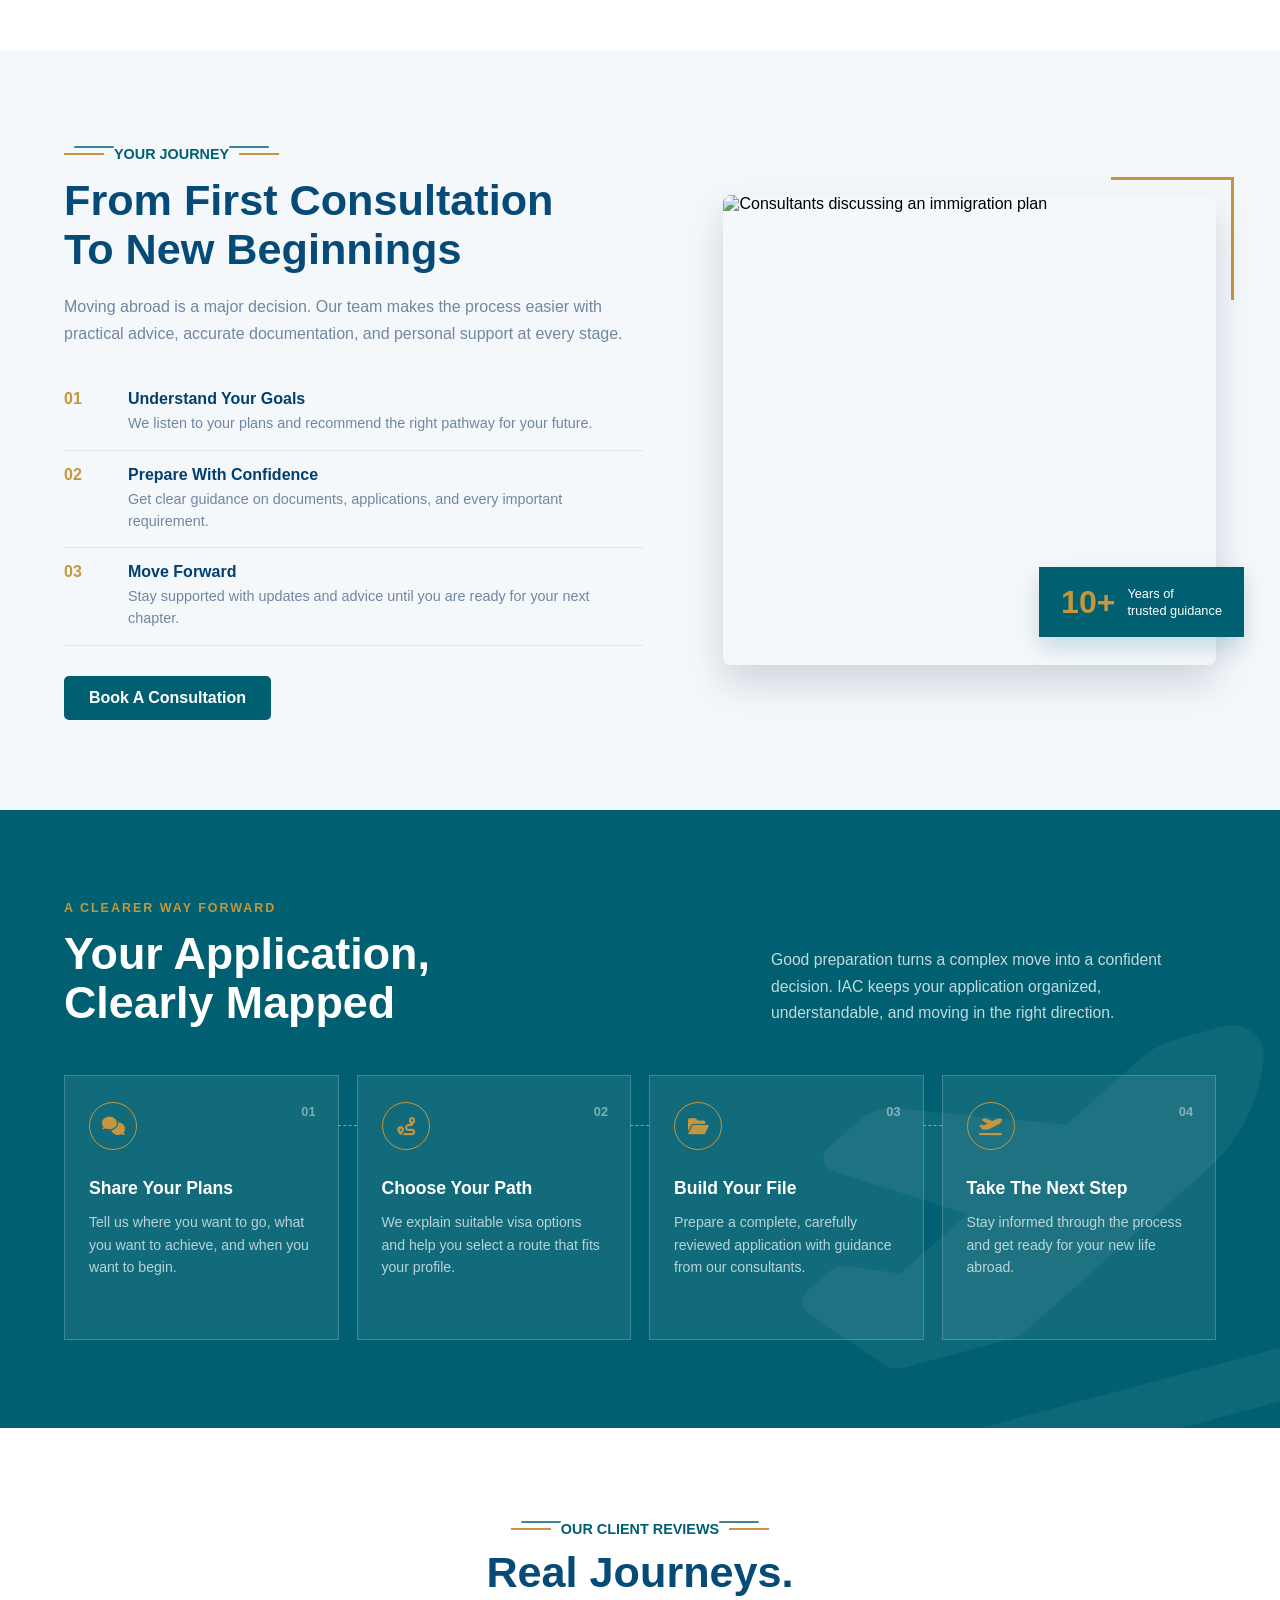
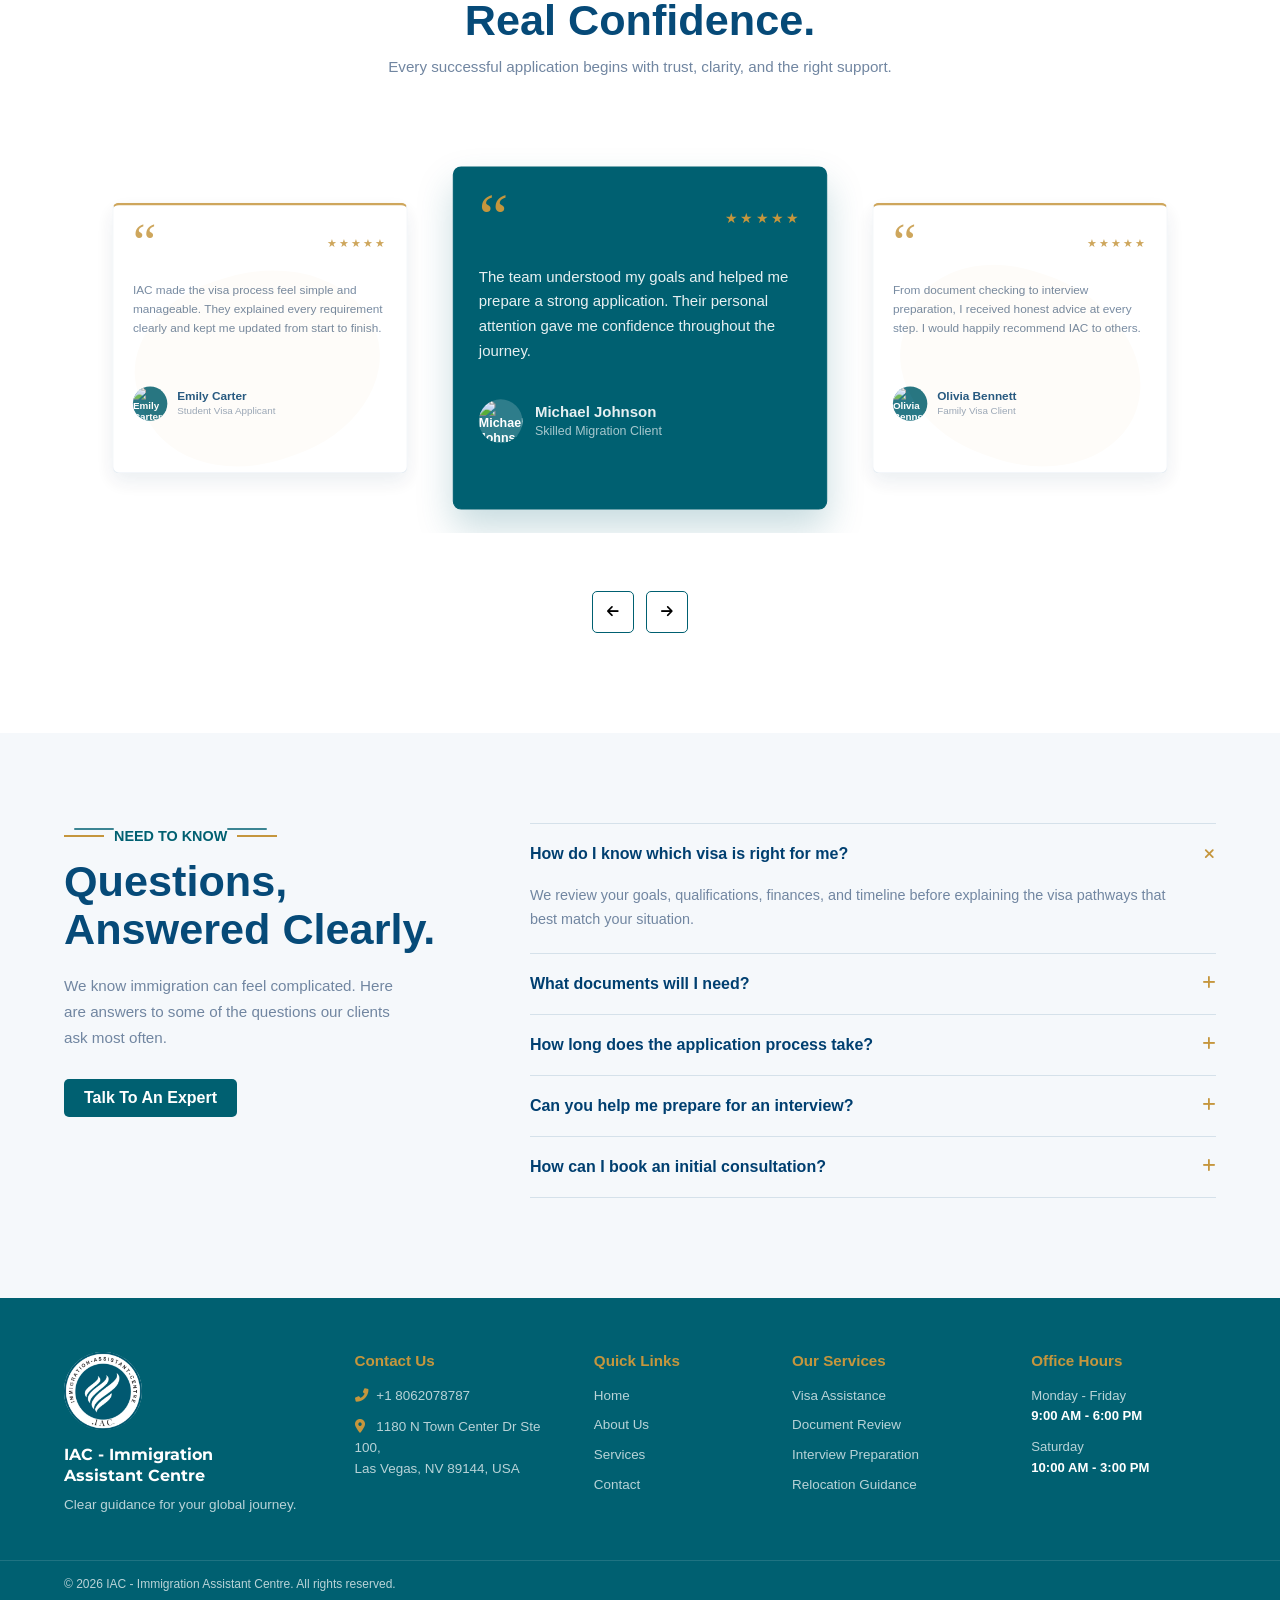
==== commit 9ac1342d: "Update contact CTA and floating call button" ====
--- a/index.html
+++ b/index.html
@@ -23,7 +23,7 @@
                 <div class="contact-info">
                     <span><i class="fas fa-map-marker-alt"></i> 1180 N Town Center Dr Ste 100, Las Vegas, NV 89144,
                         USA</span>
-                    <a href="tel:+18578404576"><i class="fas fa-phone-alt"></i> +1 857 840 4576</a>
+                    <a href="tel:+18062078787"><i class="fas fa-phone-alt"></i> +1 8062078787</a>
                     <span><i class="fas fa-envelope"></i> info@immigrationassistantcenter.us</span>
                 </div>
             </div>
@@ -93,7 +93,7 @@
                     <p class="subtitle">A trusted partner for your global journey.</p>
                     <p>Receive personalized guidance and dependable support designed to make your transition smooth from
                         application to arrival.</p>
-                    <a href="team.html" class="btn btn-secondary">Meet Our Team</a>
+                    <a href="services.html" class="btn btn-secondary">Explore Services</a>
                 </div>
             </div>
         </section>
@@ -392,8 +392,7 @@
             </div>
         </section>
 
-        <div class="floating-actions"><a class="whatsapp-float" href="https://wa.me/18578404576" target="_blank"
-                rel="noopener" aria-label="Chat with us on WhatsApp"><i class="fab fa-whatsapp"></i></a><button
+        <div class="floating-actions"><a class="call-float" href="tel:+18062078787" aria-label="Call us"><i class="fas fa-phone-alt"></i></a><button
                 class="back-to-top" type="button" aria-label="Back to top"><i class="fas fa-arrow-up"></i></button>
         </div>
     </main>
@@ -405,7 +404,7 @@
                 <p>Clear guidance for your global journey.</p>
             </div>
             <div class="footer-contact">
-                <h3>Contact Us</h3><a href="tel:+18578404576"><i class="fas fa-phone-alt"></i> +1 857 840 4576</a>
+                <h3>Contact Us</h3><a href="tel:+18062078787"><i class="fas fa-phone-alt"></i> +1 8062078787</a>
                 <address><i class="fas fa-map-marker-alt"></i> 1180 N Town Center Dr Ste 100,<br> Las Vegas, NV 89144,
                     USA</address>
             </div>
--- a/style.css
+++ b/style.css
@@ -65,10 +65,13 @@
 a { text-decoration: none; color: inherit; transition: 0.3s; }
 .btn { display: inline-block; padding: 10px 20px; border-radius: 5px; font-weight: bold; }
 .floating-actions { position: fixed; right: 24px; bottom: 24px; z-index: 25; display: flex; flex-direction: column; align-items: center; gap: 12px; }
-.whatsapp-float, .back-to-top { display: flex; align-items: center; justify-content: center; width: 48px; height: 48px; border: 0; border-radius: 50%; box-shadow: 0 8px 20px rgba(8,47,82,0.22); transition: transform 0.3s ease, background-color 0.3s ease, opacity 0.3s ease; }
-.whatsapp-float { background-color: #25d366; color: #fff; font-size: 1.55rem; }
-.whatsapp-float:hover { background-color: #1ca653; color: #fff; transform: translateY(-3px); }
+.call-float, .back-to-top { display: flex; align-items: center; justify-content: center; width: 48px; height: 48px; border: 0; border-radius: 50%; box-shadow: 0 8px 20px rgba(8,47,82,0.22); transition: transform 0.3s ease, background-color 0.3s ease, opacity 0.3s ease; }
+.call-float { position: relative; background-color: var(--primary-teal); color: #fff; font-size: 1.25rem; animation: callFloatPulse 2.2s ease-in-out infinite; }
+.call-float::before { content: ""; position: absolute; inset: -8px; border: 1px solid rgba(11,150,169,0.45); border-radius: 50%; opacity: 0; animation: callFloatRing 2.2s ease-out infinite; }
+.call-float:hover { background-color: #063d5f; color: #fff; transform: translateY(-3px); }
 .back-to-top { background-color: var(--primary-teal); color: #fff; cursor: pointer; opacity: 0; pointer-events: none; transform: translateY(10px); }
+@keyframes callFloatPulse { 0%, 100% { transform: translateY(0); box-shadow: 0 8px 20px rgba(8,47,82,0.22); } 50% { transform: translateY(-4px); box-shadow: 0 14px 28px rgba(8,47,82,0.28); } }
+@keyframes callFloatRing { 0% { transform: scale(0.9); opacity: 0.7; } 70% { transform: scale(1.18); opacity: 0; } 100% { opacity: 0; } }
 .back-to-top.is-visible { opacity: 1; pointer-events: auto; transform: translateY(0); }
 .back-to-top:hover { background-color: var(--accent-gold); color: #fff; transform: translateY(-3px); }
 
@@ -1218,7 +1221,7 @@
   .footer-brand strong { margin: 0 auto; }
   .footer-social { justify-content: center; }
   .floating-actions { right: 16px; bottom: 16px; gap: 9px; }
-  .whatsapp-float, .back-to-top { width: 44px; height: 44px; }
+  .call-float, .back-to-top { width: 44px; height: 44px; }
 }
 
 /* Services Page */
@@ -1425,21 +1428,25 @@
 .team-grid { display: grid; grid-template-columns: repeat(4, 1fr); gap: 20px; }
 .team-card { overflow: hidden; border-radius: 16px; background-color: #fff; border: 1px solid rgba(8,47,82,0.06); box-shadow: 0 12px 28px rgba(21,55,84,0.08); transition: transform 0.3s ease, box-shadow 0.3s ease, border-color 0.3s ease; }
 .team-card:hover { transform: translateY(-8px); box-shadow: 0 18px 38px rgba(21,55,84,0.15); border-color: rgba(0,96,113,0.18); }
-.team-card > img { display: block; width: 100%; height: 260px; object-fit: cover; transition: transform 0.45s ease, filter 0.45s ease; }
+.team-card > img { display: block; width: 100%; height: 330px; object-position: center 25%; object-fit: cover; transition: transform 0.45s ease, filter 0.45s ease; }
 .team-card:hover > img { transform: scale(1.04); filter: saturate(1.05); }
 .team-card-body { padding: 22px 20px 20px; }
 .team-card-body h3 { color: #082f52; font-size: 1.12rem; line-height: 1.4; letter-spacing: 0.02em; }
-.team-card-body > span { display: block; margin: 8px 0 14px; color: var(--primary-teal); font-size: 0.72rem; font-weight: 700; line-height: 1.5; letter-spacing: 0.08em; text-transform: uppercase; }
+.team-card-body > span { display: block; margin: 8px 0 0; color: var(--primary-teal); font-size: 0.72rem; font-weight: 700; line-height: 1.5; letter-spacing: 0.08em; text-transform: uppercase; }
 .team-card-body p { min-height: 72px; color: #7186a1; font-size: 0.88rem; line-height: 1.6; }
-.team-social { display: flex; gap: 8px; margin-top: 15px; }
-.team-social a { display: flex; align-items: center; justify-content: center; width: 32px; height: 32px; border-radius: 50%; background-color: #eef4fa; color: var(--primary-teal); font-size: 0.72rem; transition: background-color 0.3s ease, color 0.3s ease, transform 0.3s ease; }
-.team-social a:hover { background-color: var(--accent-gold); color: #fff; transform: translateY(-2px); }
-.services-team .team-grid { grid-template-columns: repeat(3, minmax(0, 1fr)); gap: 24px; }
-.services-team .team-card { background: linear-gradient(180deg, #ffffff 0%, #fbfcfe 100%); }
-.services-team .team-card-body { padding: 20px 18px 18px; }
-.services-team .team-card-body h3 { font-size: 1.05rem; }
-.services-team .team-card-body > span { background: rgba(0,96,113,0.06); border-radius: 999px; padding: 8px 10px; margin: 10px 0 12px; letter-spacing: 0.05em; }
-.services-team .team-card-body p { min-height: 78px; }
+.team-social { display: none; }
+.services-team .team-grid { grid-template-columns: repeat(4, minmax(0, 1fr)); gap: 24px; }
+.services-team .team-card { background: linear-gradient(180deg, #ffffff 0%, #fbfcfe 100%); border: 1px solid rgba(8,47,82,0.08); box-shadow: 0 16px 34px rgba(15, 43, 68, 0.08); }
+.services-team .team-card:hover { transform: translateY(-6px); box-shadow: 0 22px 40px rgba(15, 43, 68, 0.12); }
+.services-team .team-card > img { height: 360px; object-position: center 18%; }
+.services-team .team-card-body { display: flex; flex-direction: column; justify-content: center; min-height: 118px; padding: 18px 18px 22px; }
+
+@media (max-width: 1100px) {
+  .services-team .team-grid { grid-template-columns: repeat(3, minmax(0, 1fr)); }
+}
+.services-team .team-card-body h3 { margin: 0; font-size: 1.06rem; line-height: 1.45; }
+.services-team .team-card-body > span { display: block; margin: 10px 0 0; background: transparent; border-radius: 0; padding: 0; color: var(--primary-teal); font-size: 0.68rem; font-weight: 700; letter-spacing: 0.08em; text-transform: uppercase; line-height: 1.5; }
+.services-team .team-card-body p { display: none; }
 .team-video-section { padding: 90px 0; background-color: #fff; }
 .team-video-layout { display: grid; grid-template-columns: 0.8fr 1.2fr; align-items: center; gap: 70px; }
 .team-video-layout h2 { margin: 14px 0 18px; color: #082f52; font-size: 2.5rem; line-height: 1.15; }
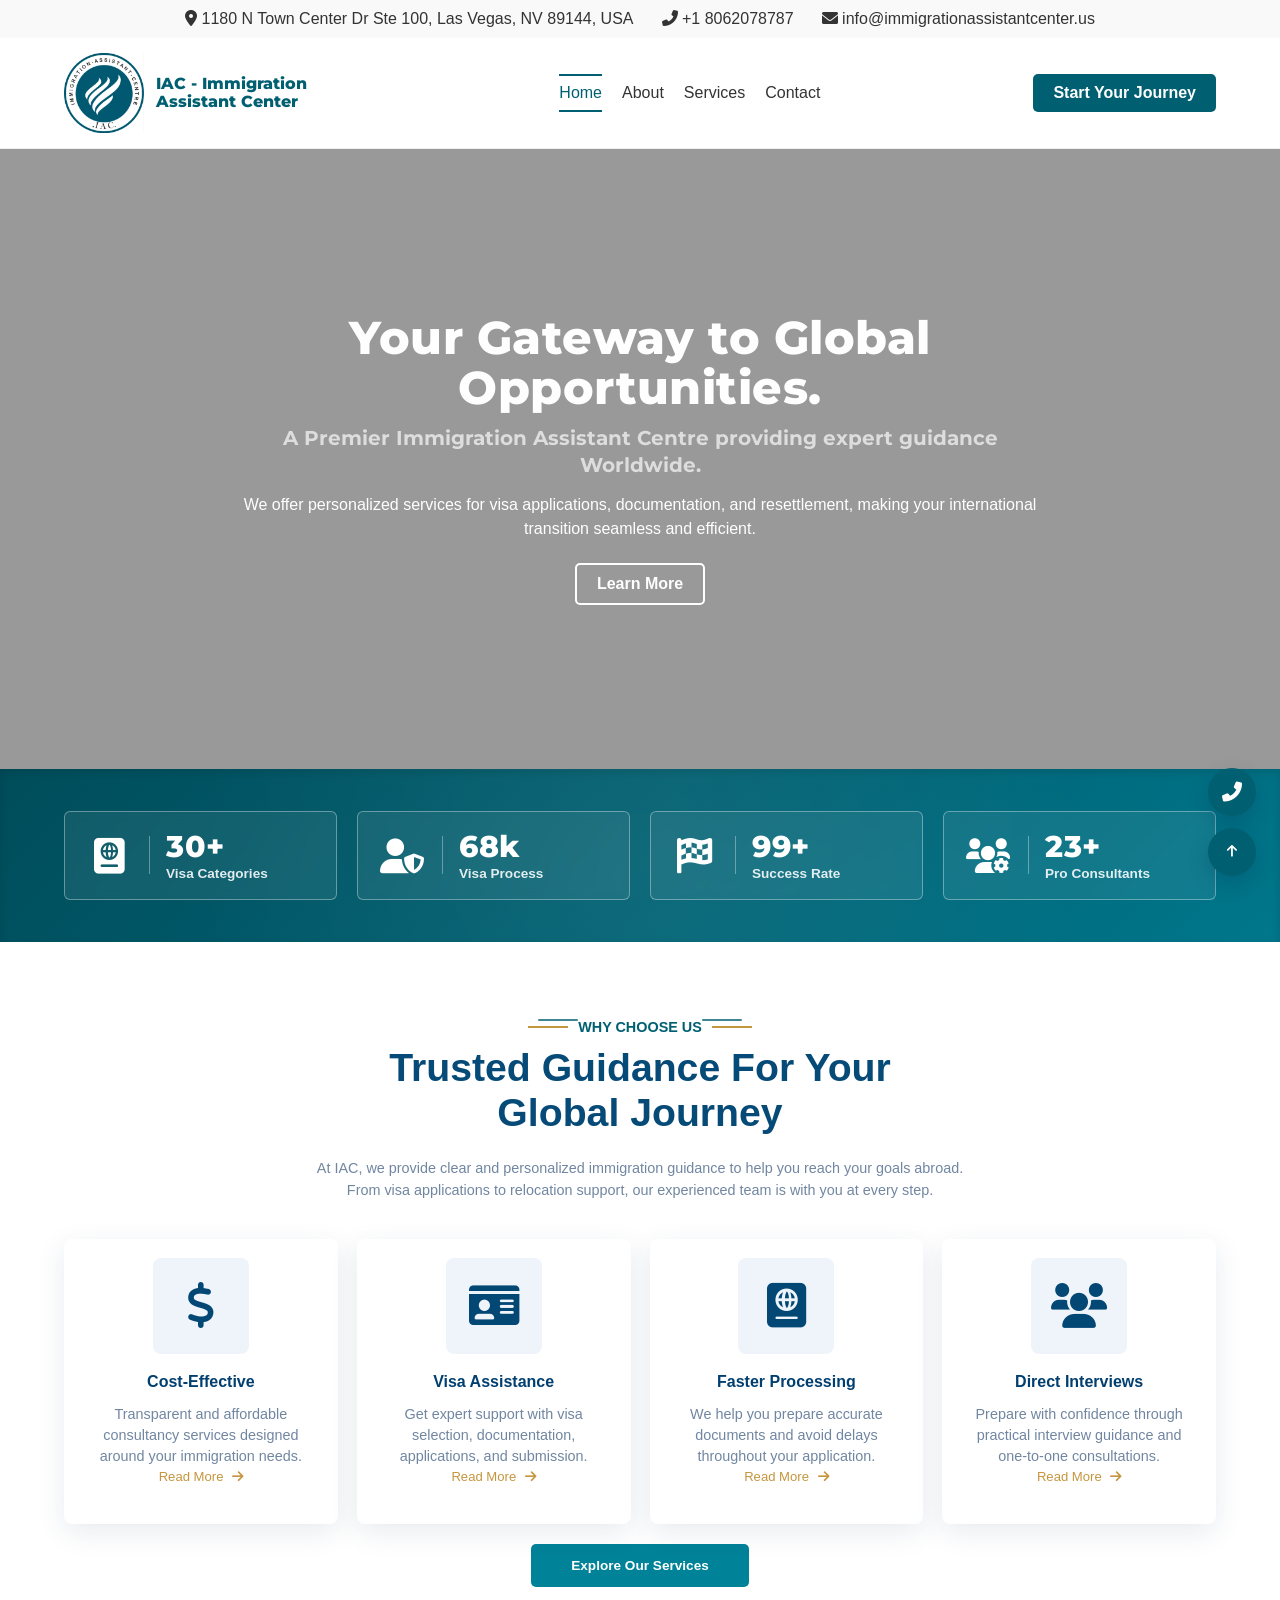
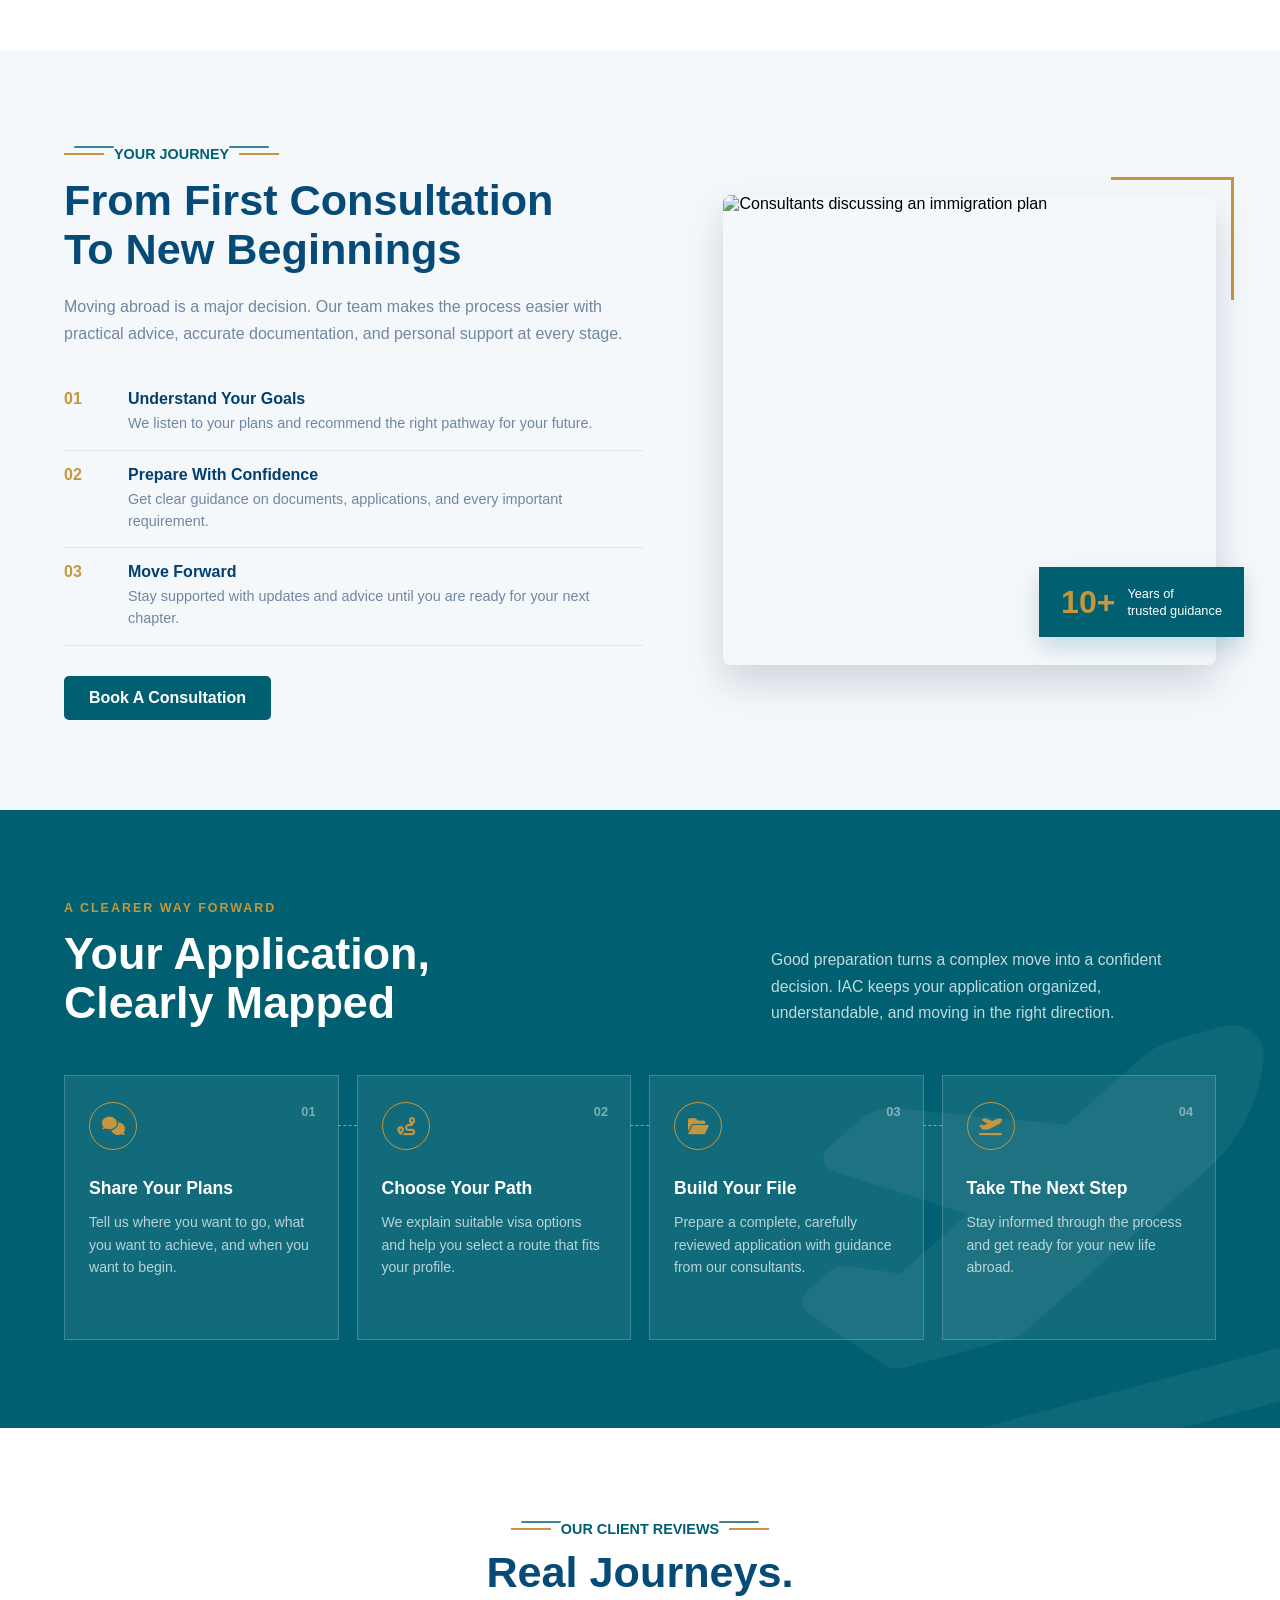
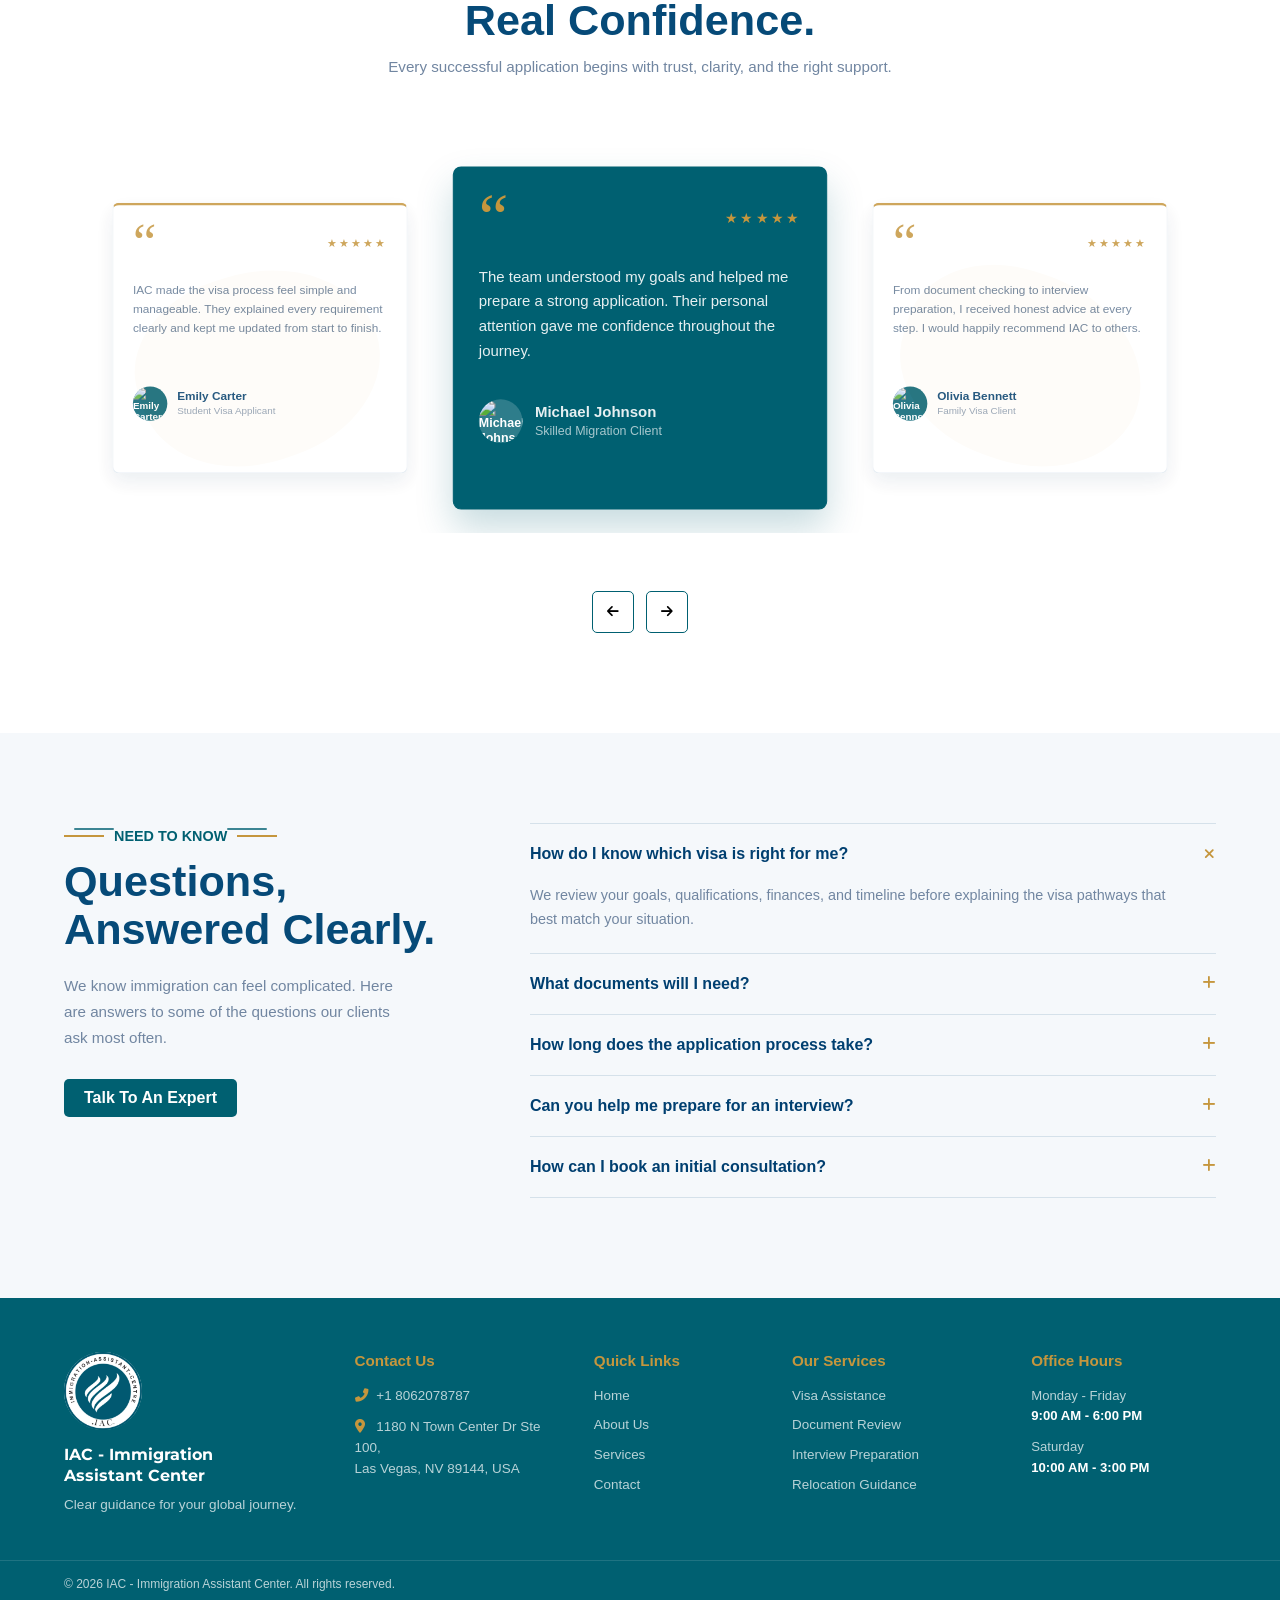
==== commit 4a3f85c2: "Sync latest UI and contact updates" ====
--- a/index.html
+++ b/index.html
@@ -400,7 +400,7 @@
     <footer class="site-footer">
         <div class="container footer-layout">
             <div class="footer-brand"><img src="logo.png" alt="IAC Logo"><strong>IAC - Immigration Assistant
-                    Centre</strong>
+                    Center</strong>
                 <p>Clear guidance for your global journey.</p>
             </div>
             <div class="footer-contact">
@@ -423,7 +423,7 @@
             </div>
         </div>
         <div class="footer-bottom">
-            <div class="container">© 2026 IAC - Immigration Assistant Centre. All rights reserved.</div>
+            <div class="container">© 2026 IAC - Immigration Assistant Center. All rights reserved.</div>
         </div>
     </footer>
 
